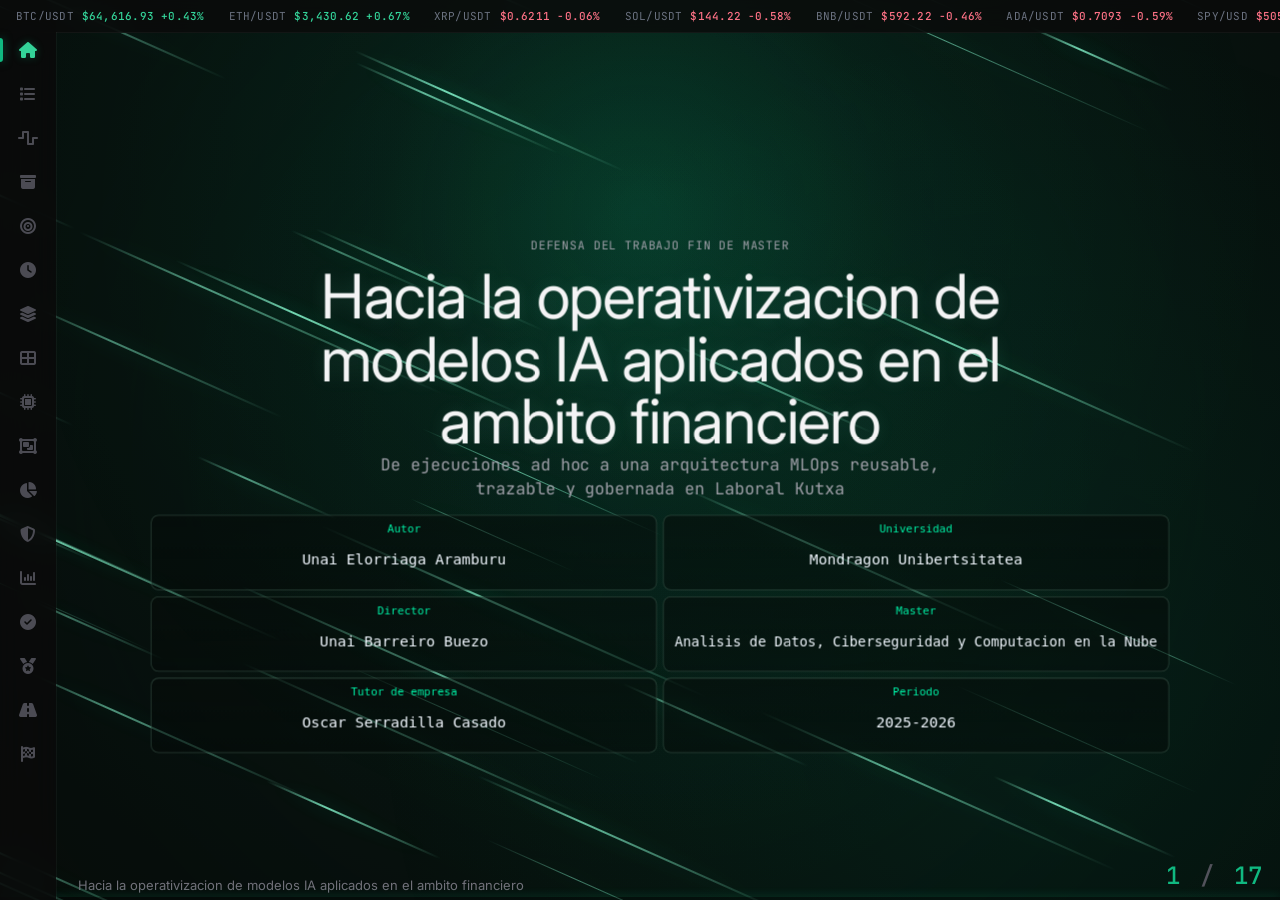
==== presentation/index.html @ cacfb51c "version completa" ====
<!doctype html>
<html lang="es">
  <head>
    <meta charset="utf-8" />
    <meta name="viewport" content="width=device-width, initial-scale=1.0" />
    <title>TFM | Operativizacion IA en Finanzas</title>

    <link rel="stylesheet" href="./vendor/reveal/dist/reset.css" />
    <link rel="stylesheet" href="./vendor/reveal/dist/reveal.css" />
    <link rel="stylesheet" href="https://cdnjs.cloudflare.com/ajax/libs/font-awesome/6.5.2/css/all.min.css" />
    <link rel="stylesheet" href="./css/theme.css" />
    <link rel="stylesheet" href="./css/overrides.css" />
  </head>
  <body>
    <div class="reveal">
      <div class="reveal-bg"></div>
      <div class="terminal-chrome" aria-hidden="true">
        <div class="terminal-brand">
          <span class="brand-dot"></span>
          <span>Hacia la operativizacion de modelos IA aplicados en el ambito financiero</span>
        </div>
      </div>
      <aside class="index-rail" aria-label="Indice de la presentacion">
        <div class="rail-shell">
          <button type="button" class="rail-item is-active" data-slide="0" data-nav="0" aria-label="Portada">
            <span class="rail-icon"><i class="fa-solid fa-house"></i></span>
            <span class="rail-title">Portada</span>
          </button>
          <button type="button" class="rail-item" data-slide="1" data-nav="1" aria-label="Indice">
            <span class="rail-icon"><i class="fa-solid fa-list"></i></span>
            <span class="rail-title">Indice</span>
          </button>
          <button type="button" class="rail-item" data-slide="2" data-nav="2" aria-label="Contexto">
            <span class="rail-icon"><i class="fa-solid fa-wave-square"></i></span>
            <span class="rail-title">Contexto</span>
          </button>
          <button type="button" class="rail-item" data-slide="3" data-nav="3" aria-label="Antecedentes">
            <span class="rail-icon"><i class="fa-solid fa-box-archive"></i></span>
            <span class="rail-title">Antecedentes</span>
          </button>
          <button type="button" class="rail-item" data-slide="4" data-nav="4" aria-label="Objetivos">
            <span class="rail-icon"><i class="fa-solid fa-bullseye"></i></span>
            <span class="rail-title">Objetivos</span>
          </button>
          <button type="button" class="rail-item" data-slide="5" data-nav="5" aria-label="Planificacion">
            <span class="rail-icon"><i class="fa-solid fa-clock"></i></span>
            <span class="rail-title">Planificacion</span>
          </button>
          <button type="button" class="rail-item" data-slide="6" data-nav="6" aria-label="Principios MLOps">
            <span class="rail-icon"><i class="fa-solid fa-layer-group"></i></span>
            <span class="rail-title">Principios</span>
          </button>
          <button type="button" class="rail-item" data-slide="7" data-nav="7" aria-label="Chronos">
            <span class="rail-icon"><i class="fa-solid fa-table-cells-large"></i></span>
            <span class="rail-title">Chronos</span>
          </button>
          <button type="button" class="rail-item" data-slide="8" data-nav="8" aria-label="Template">
            <span class="rail-icon"><i class="fa-solid fa-microchip"></i></span>
            <span class="rail-title">Template</span>
          </button>
          <button type="button" class="rail-item" data-slide="9" data-nav="9" aria-label="Asset Allocation">
            <span class="rail-icon"><i class="fa-solid fa-object-group"></i></span>
            <span class="rail-title">Asset</span>
          </button>
          <button type="button" class="rail-item" data-slide="10" data-nav="10" aria-label="Gobernanza">
            <span class="rail-icon"><i class="fa-solid fa-chart-pie"></i></span>
            <span class="rail-title">Gobernanza</span>
          </button>
          <button type="button" class="rail-item" data-slide="11" data-nav="11" aria-label="Resultados">
            <span class="rail-icon"><i class="fa-solid fa-shield-halved"></i></span>
            <span class="rail-title">Resultados</span>
          </button>
          <button type="button" class="rail-item" data-slide="12" data-nav="12" aria-label="Marco legislativo">
            <span class="rail-icon"><i class="fa-solid fa-chart-column"></i></span>
            <span class="rail-title">Marco</span>
          </button>
          <button type="button" class="rail-item" data-slide="13" data-nav="13" aria-label="Memoria y viabilidad">
            <span class="rail-icon"><i class="fa-solid fa-circle-check"></i></span>
            <span class="rail-title">Memoria</span>
          </button>
          <button type="button" class="rail-item" data-slide="14" data-nav="14" aria-label="Conclusiones">
            <span class="rail-icon"><i class="fa-solid fa-medal"></i></span>
            <span class="rail-title">Conclusiones</span>
          </button>
          <button type="button" class="rail-item" data-slide="15" data-nav="15" aria-label="Lineas futuras">
            <span class="rail-icon"><i class="fa-solid fa-road"></i></span>
            <span class="rail-title">Futuro</span>
          </button>
          <button type="button" class="rail-item" data-slide="16" data-nav="16" aria-label="Cierre">
            <span class="rail-icon"><i class="fa-solid fa-flag-checkered"></i></span>
            <span class="rail-title">Cierre</span>
          </button>
        </div>
      </aside>
      <div class="market-bg" aria-hidden="true">
        <div class="market-grid"></div>
        <div class="market-radial"></div>
        <div class="market-glow"></div>
        <div class="market-chart-track">
          <div class="market-left-mask"></div>
          <div id="bg-chart-container" class="market-chart-container"></div>
          <div id="bg-price-line" class="market-price-line">
            <div id="bg-price-dot" class="market-price-dot"></div>
          </div>
        </div>
      </div>
      <div id="global-meteor-layer" aria-hidden="true"></div>
      <div id="hover-zoom-preview" aria-hidden="true">
        <img src="" alt="" />
      </div>
      <div class="market-terminal" aria-hidden="true">
        <div class="terminal-head">
          <span class="dot red"></span>
          <span class="dot amber"></span>
          <span class="dot green"></span>
          <span class="file-label">monitor.py</span>
        </div>
        <div class="terminal-metrics">
          <div>
            <small>latency</small>
            <strong>0.4 ms</strong>
          </div>
          <div>
            <small>fill rate</small>
            <strong>99.9%</strong>
          </div>
        </div>
        <pre><code>def orchestrate_model(run):
  model = registry.get("champion")
  if model.risk_score &lt; 0.12:
    deploy(route="prod")
  register_audit(run, model)</code></pre>
      </div>
      <div class="ticker-strip" aria-hidden="true">
        <div class="ticker-marquee">
          <div id="ticker-track" class="ticker-track"></div>
        </div>
      </div>

      <div class="slides">
        <section class="premium-meteor-slide" data-transition="convex">
          <div class="meteor-canvas" aria-hidden="true"></div>
          <div class="slide-pad hero">
            <p class="eyebrow">Defensa del Trabajo Fin de Master</p>
            <h1>Hacia la operativizacion de modelos IA aplicados en el ambito financiero</h1>
            <p class="subtitle">De ejecuciones ad hoc a una arquitectura MLOps reusable, trazable y gobernada en Laboral Kutxa</p>
            <div class="meta-grid">
              <div><span>Autor</span><strong>Unai Elorriaga Aramburu</strong></div>
              <div><span>Universidad</span><strong>Mondragon Unibertsitatea</strong></div>
              <div><span>Director</span><strong>Unai Barreiro Buezo</strong></div>
              <div><span>Master</span><strong>Analisis de Datos, Ciberseguridad y Computacion en la Nube</strong></div>
              <div><span>Tutor de empresa</span><strong>Oscar Serradilla Casado</strong></div>
              <div><span>Periodo</span><strong>2025-2026</strong></div>
            </div>
          </div>
        </section>

        <section>
          <div class="slide-pad">
            <div class="grid-2 index-layout">
              <div class="index-column">
                <h2>Indice de la defensa</h2>
                <ol class="clean-list dense">
                  <li class="fragment" data-fragment-index="0">Contexto, problematica y motivacion</li>
                  <li class="fragment" data-fragment-index="1">Antecedentes</li>
                  <li class="fragment" data-fragment-index="2">Objetivos y competencias</li>
                  <li class="fragment" data-fragment-index="3">Planificacion</li>
                  <li class="fragment" data-fragment-index="4">Principios MLOps</li>
                  <li class="fragment" data-fragment-index="5">Caso principal: Chronos Engine</li>
                  <li class="fragment" data-fragment-index="6">TYM.MLOpsTemplate</li>
                  <li class="fragment" data-fragment-index="7">Transferabilidad: Asset Allocation</li>
                  <li class="fragment" data-fragment-index="8">Gobernanza y trazabilidad en Teradata</li>
                  <li class="fragment" data-fragment-index="9">Resultados obtenidos</li>
                  <li class="fragment" data-fragment-index="10">Marco legislativo</li>
                  <li class="fragment" data-fragment-index="11">Memoria economica y viabilidad</li>
                  <li class="fragment" data-fragment-index="12">Conclusiones y lineas futuras</li>
                </ol>
              </div>
              <div class="chart-panel finance-grid">
                <svg class="candles" viewBox="0 0 480 280" role="img" aria-label="Roadmap de avance">
                  <polyline points="20,200 170,110 300,165 460,78" class="trend-line index-zigzag" />
                  <g class="fragment" data-fragment-index="0"><line x1="28" y1="213" x2="28" y2="178" class="wick" /><rect x="20" y="186" width="16" height="21" class="candle up" /></g>
                  <g class="fragment" data-fragment-index="1"><line x1="60" y1="194" x2="60" y2="160" class="wick" /><rect x="52" y="168" width="16" height="20" class="candle up" /></g>
                  <g class="fragment" data-fragment-index="2"><line x1="92" y1="175" x2="92" y2="141" class="wick" /><rect x="84" y="148" width="16" height="19" class="candle down" /></g>
                  <g class="fragment" data-fragment-index="3"><line x1="124" y1="156" x2="124" y2="123" class="wick" /><rect x="116" y="131" width="16" height="19" class="candle up" /></g>
                  <g class="fragment" data-fragment-index="4"><line x1="156" y1="137" x2="156" y2="104" class="wick" /><rect x="148" y="112" width="16" height="19" class="candle up" /></g>
                  <g class="fragment" data-fragment-index="5"><line x1="188" y1="137" x2="188" y2="102" class="wick" /><rect x="180" y="110" width="16" height="20" class="candle down" /></g>
                  <g class="fragment" data-fragment-index="6"><line x1="220" y1="150" x2="220" y2="116" class="wick" /><rect x="212" y="123" width="16" height="20" class="candle up" /></g>
                  <g class="fragment" data-fragment-index="7"><line x1="252" y1="164" x2="252" y2="130" class="wick" /><rect x="244" y="137" width="16" height="20" class="candle down" /></g>
                  <g class="fragment" data-fragment-index="8"><line x1="284" y1="178" x2="284" y2="143" class="wick" /><rect x="276" y="151" width="16" height="20" class="candle up" /></g>
                  <g class="fragment" data-fragment-index="9"><line x1="316" y1="174" x2="316" y2="139" class="wick" /><rect x="308" y="146" width="16" height="20" class="candle up" /></g>
                  <g class="fragment" data-fragment-index="10"><line x1="348" y1="156" x2="348" y2="122" class="wick" /><rect x="340" y="129" width="16" height="19" class="candle down" /></g>
                  <g class="fragment" data-fragment-index="11"><line x1="380" y1="139" x2="380" y2="104" class="wick" /><rect x="372" y="112" width="16" height="20" class="candle up" /></g>
                  <g class="fragment" data-fragment-index="12"><line x1="412" y1="121" x2="412" y2="87" class="wick" /><rect x="404" y="95" width="16" height="19" class="candle up" /></g>
                  <g class="fragment" data-fragment-index="13"><line x1="444" y1="104" x2="444" y2="70" class="wick" /><rect x="436" y="78" width="16" height="19" class="candle up" /></g>
                </svg>
                <p class="chart-caption">El proyecto evoluciona desde una necesidad puntual hacia una forma estructurada de productivizar modelos.</p>
              </div>
            </div>
          </div>
        </section>

        <section>
          <div class="slide-pad context-premium-slide">
            <div class="context-premium-head">
              <span data-slide-counter>--.</span>
              <h2>Contexto, problematica y motivacion</h2>
            </div>
            <div class="context-premium-grid">
              <article class="context-premium-card tone-green" data-context-card="0">
                <div class="context-icon"><i class="fa-solid fa-arrow-trend-up"></i></div>
                <h3>Crecimiento IA/ML</h3>
                <p>Las entidades financieras demandan cada vez mas modelos en producción</p>
              </article>
              <article class="context-premium-card tone-red" data-context-card="1">
                <div class="context-icon"><i class="fa-solid fa-wave-square"></i></div>
                <h3>Brecha Productiva</h3>
                <p>Estudios apuntan a que alrededor del <strong>80% de proyectos ML</strong> no llegan a producción</p>
              </article>
              <article class="context-premium-card tone-blue" data-context-card="2">
                <div class="context-icon"><i class="fa-solid fa-code-branch"></i></div>
                <h3>Necesidad Operativa</h3>
                <p>Se busca automatizar el ciclo de vida de los modelos</p>
              </article>
            </div>
            <div class="context-ods-wrap" data-context-card="3">
              <div class="context-ods-title">
                <span class="context-icon context-ods-head-icon"><i class="fa-solid fa-bullseye"></i></span>
                <h3>ODS Alineados</h3>
              </div>
              <table class="context-ods-table" aria-label="ODS alineados y justificacion en el proyecto">
                <tbody>
                  <tr>
                    <th scope="row">ODS 9</th>
                    <td><strong>Industria, innovacion e infraestructura:</strong> industrializacion reusable de modelos con contratos, componentes y pipelines estructurados.</td>
                  </tr>
                  <tr>
                    <th scope="row">ODS 8</th>
                    <td><strong>Trabajo decente y crecimiento economico:</strong> reduccion de retrabajo tecnico y de tareas manuales repetitivas mediante automatizacion MLOps.</td>
                  </tr>
                  <tr>
                    <th scope="row">ODS 16</th>
                    <td><strong>Paz, justicia e instituciones solidas:</strong> trazabilidad auditable de ejecuciones, versiones y decisiones para reforzar transparencia operativa.</td>
                  </tr>
                </tbody>
              </table>
            </div>
            <span class="fragment context-step-trigger" data-fragment-index="0" data-context-step="0" aria-hidden="true"></span>
            <span class="fragment context-step-trigger" data-fragment-index="1" data-context-step="1" aria-hidden="true"></span>
            <span class="fragment context-step-trigger" data-fragment-index="2" data-context-step="2" aria-hidden="true"></span>
            <span class="fragment context-step-trigger" data-fragment-index="3" data-context-step="3" aria-hidden="true"></span>
          </div>
        </section>

        <section>
          <div class="slide-pad">
            <h2>2. Antecedentes</h2>
            <div class="grid-2 antecedentes-layout">
              <div class="antecedentes-free">
                <div class="ante-points">
                  <div class="ante-point"><span class="context-icon"><i class="fa-solid fa-building-columns"></i></span><p>Plataforma MLOps corporativa sobre Azure.</p></div>
                  <div class="ante-point"><span class="context-icon"><i class="fa-solid fa-code-branch"></i></span><p>Separacion por entornos DEV, PRE y PRO.</p></div>
                  <div class="ante-point"><span class="context-icon"><i class="fa-solid fa-database"></i></span><p>Datastore y Azure BBDD.</p></div>
                  <div class="ante-point"><span class="context-icon"><i class="fa-solid fa-cubes"></i></span><p>Varios modelos previamente productivizados.</p></div>
                </div>
              </div>
              <article class="image-box antecedentes-image-frame"><img src="./assets/images/plataforma_mlops.png" alt="Plataforma MLOps corporativa" /></article>
            </div>
          </div>
        </section>

        <section>
          <div class="slide-pad">
            <h2>3. Objetivos y competencias</h2>
            <div class="swap-stack objectives-swap">
              <div class="swap-panel objectives-panel objectives-premium-panel">
                <div class="objectives-intro focus-target" data-objective-focus="0">
                  <span class="context-icon"><i class="fa-solid fa-bullseye"></i></span>
                  <p><strong>Objetivo general</strong> disenar, implementar y validar una solucion MLOps sobre Azure ML para modularizar, parametrizar y operativizar modelos financieros, mejorando trazabilidad, reproducibilidad y mantenibilidad del ciclo de vida.</p>
                </div>
                <div class="objectives-grid">
                  <article class="objective-tile focus-target" data-objective-focus="1">
                    <div class="objective-head"><span class="context-icon"><i class="fa-solid fa-diagram-project"></i></span><span>OE1</span></div>
                    <h3>Chronos end-to-end</h3>
                    <p>Industrializar flujo completo con evidencia reproducible de train, infer y reporting.</p>
                  </article>
                  <article class="objective-tile focus-target" data-objective-focus="2">
                    <div class="objective-head"><span class="context-icon"><i class="fa-solid fa-cubes"></i></span><span>OE2</span></div>
                    <h3>Extraer plantilla reusable</h3>
                    <p>Formalizar contratos y componentes para reducir arranque tecnico en nuevos casos.</p>
                  </article>
                  <article class="objective-tile focus-target" data-objective-focus="3">
                    <div class="objective-head"><span class="context-icon"><i class="fa-solid fa-shuffle"></i></span><span>OE3</span></div>
                    <h3>Validar en Asset</h3>
                    <p>Demostrar transferibilidad real sobre un segundo modelo financiero productivizado.</p>
                  </article>
                  <article class="objective-tile focus-target" data-objective-focus="4">
                    <div class="objective-head"><span class="context-icon"><i class="fa-solid fa-gauge-high"></i></span><span>OE4</span></div>
                    <h3>Documentación técnica y operativa</h3>
                    <p>Definir una documentación técnica y una guia paso a paso para utilizar las plantillas</p>
                  </article>
                  <article class="objective-tile focus-target" data-objective-focus="5">
                    <div class="objective-head"><span class="context-icon"><i class="fa-solid fa-cloud-arrow-up"></i></span><span>OE5</span></div>
                    <h3>Migrar a AML SDK v2</h3>
                    <p>Alinear implementacion con estandar vigente de Azure ML y mantenimiento futuro.</p>
                  </article>
                  <article class="objective-tile focus-target" data-objective-focus="6">
                    <div class="objective-head"><span class="context-icon"><i class="fa-solid fa-shield-halved"></i></span><span>OE6</span></div>
                    <h3>Gobernanza en Teradata</h3>
                    <p>Garantizar trazabilidad auditable desde la promocion hasta el registro de inferencias.</p>
                  </article>
                </div>
              </div>
              <div class="swap-panel competencies-panel objectives-premium-panel">
                <div class="competencies-intro">
                  <span class="context-icon"><i class="fa-solid fa-graduation-cap"></i></span>
                  <h3>Competencias seleccionadas</h3>
                </div>
                <table class="competencies-table" aria-label="Competencias seleccionadas y evidencia del TFM">
                  <tbody>
                    <tr class="focus-target" data-competency-focus="0">
                      <th scope="row">M2N104</th>
                      <td>Diseno de flujos de datos reproducibles y analisis avanzado adaptado al dominio financiero.</td>
                    </tr>
                    <tr class="focus-target" data-competency-focus="1">
                      <th scope="row">M2N110</th>
                      <td>Arquitectura escalable, flexible y resistente para productivizacion en entornos regulados.</td>
                    </tr>
                    <tr class="focus-target" data-competency-focus="2">
                      <th scope="row">M2N111</th>
                      <td>Automatizacion de pruebas, cambios y despliegues mediante CI/CD y pipelines AML.</td>
                    </tr>
                    <tr class="focus-target" data-competency-focus="3">
                      <th scope="row">CTFM01</th>
                      <td>Documentacion, redaccion tecnica y defensa clara del trabajo ante tribunal.</td>
                    </tr>
                    <tr class="focus-target" data-competency-focus="4">
                      <th scope="row">CTFM02</th>
                      <td>Integracion en entorno profesional, autonomia y coordinacion con negocio y plataforma.</td>
                    </tr>
                    <tr class="focus-target" data-competency-focus="5">
                      <th scope="row">CTFM03</th>
                      <td>Reflexion sobre implicaciones sociales, operativas, regulatorias y economicas.</td>
                    </tr>
                  </tbody>
                </table>
              </div>
              <span class="fragment objective-step-trigger" data-fragment-index="0" data-objective-step="0" aria-hidden="true"></span>
              <span class="fragment objective-step-trigger" data-fragment-index="1" data-objective-step="1" aria-hidden="true"></span>
              <span class="fragment objective-step-trigger" data-fragment-index="2" data-objective-step="2" aria-hidden="true"></span>
              <span class="fragment objective-step-trigger" data-fragment-index="3" data-objective-step="3" aria-hidden="true"></span>
              <span class="fragment objective-step-trigger" data-fragment-index="4" data-objective-step="4" aria-hidden="true"></span>
              <span class="fragment objective-step-trigger" data-fragment-index="5" data-objective-step="5" aria-hidden="true"></span>
              <span class="fragment objective-step-trigger" data-fragment-index="6" data-objective-step="6" aria-hidden="true"></span>
              <span class="fragment swap-trigger" data-fragment-index="7" data-swap-target="objectives" aria-hidden="true"></span>
              <span class="fragment competency-step-trigger" data-fragment-index="8" data-competency-step="0" aria-hidden="true"></span>
              <span class="fragment competency-step-trigger" data-fragment-index="9" data-competency-step="1" aria-hidden="true"></span>
              <span class="fragment competency-step-trigger" data-fragment-index="10" data-competency-step="2" aria-hidden="true"></span>
              <span class="fragment competency-step-trigger" data-fragment-index="11" data-competency-step="3" aria-hidden="true"></span>
              <span class="fragment competency-step-trigger" data-fragment-index="12" data-competency-step="4" aria-hidden="true"></span>
              <span class="fragment competency-step-trigger" data-fragment-index="13" data-competency-step="5" aria-hidden="true"></span>
            </div>
          </div>
        </section>

        <section>
          <div class="slide-pad planning-premium-slide">
            <h2>4. Planificacion</h2>
            <div class="timeline phases planning-premium-grid">
              <div class="step planning-step focus-target" data-plan-focus="0">
                <div class="planning-head"><span class="context-icon"><i class="fa-solid fa-diagram-project"></i></span><strong>Fase 1</strong></div>
                <span>Chronos Engine</span>
              </div>
              <div class="step planning-step focus-target" data-plan-focus="1">
                <div class="planning-head"><span class="context-icon"><i class="fa-solid fa-cubes"></i></span><strong>Fase 2</strong></div>
                <span>Estándar de productivización</span>
              </div>
              <div class="step planning-step focus-target" data-plan-focus="2">
                <div class="planning-head"><span class="context-icon"><i class="fa-solid fa-shuffle"></i></span><strong>Fase 3</strong></div>
                <span>Validación con Asset Allocation</span>
              </div>
            </div>
            <div class="image-wide planning-image-frame focus-target" data-plan-focus="3"><img src="./assets/images/planificacion.png" alt="Cronograma del proyecto" /></div>
            <span class="fragment plan-step-trigger" data-fragment-index="0" data-plan-step="0" aria-hidden="true"></span>
            <span class="fragment plan-step-trigger" data-fragment-index="1" data-plan-step="1" aria-hidden="true"></span>
            <span class="fragment plan-step-trigger" data-fragment-index="2" data-plan-step="2" aria-hidden="true"></span>
            <span class="fragment plan-step-trigger" data-fragment-index="3" data-plan-step="3" aria-hidden="true"></span>
          </div>
        </section>

        <section>
          <div class="slide-pad mlops-sequence-slide">
            <h2>5. Principios MLOps</h2>
            <div class="mlops-sequence">
              <article class="mlops-stage mlops-stage-stack" data-mlops-focus="0">
                <div class="mlops-stage-head"><span class="context-icon"><i class="fa-solid fa-layer-group"></i></span><h3>Stack de herramientas</h3></div>
                <div class="mlops-tools-grid">
                  <div class="mlops-tool"><span class="context-icon"><i class="fa-solid fa-code-branch"></i></span><strong>Azure Repos</strong></div>
                  <div class="mlops-tool"><span class="context-icon"><i class="fa-solid fa-gears"></i></span><strong>Azure DevOps</strong></div>
                  <div class="mlops-tool"><span class="context-icon"><i class="fa-solid fa-brain"></i></span><strong>AzureML</strong></div>
                  <div class="mlops-tool"><span class="context-icon"><i class="fa-solid fa-database"></i></span><strong>Teradata</strong></div>
                  <div class="mlops-tool"><span class="context-icon"><i class="fa-solid fa-flask"></i></span><strong>MLFlow</strong></div>
                </div>
              </article>

              <article class="mlops-stage mlops-stage-flow" data-mlops-focus="1">
                <div class="mlops-stage-head"><span class="context-icon"><i class="fa-solid fa-diagram-project"></i></span><h3>Flujo MLOps</h3></div>
                <div class="mlops-flow-shell">
                  <p class="mlops-caption">Orquestacion extremo a extremo desde versionado de codigo hasta trazabilidad operativa en datos corporativos.</p>
                  <div class="diagram-flow layered mlops-flow">
                    <div class="node">Azure Repos</div><div class="arrow">-&gt;</div>
                    <div class="node">Azure DevOps</div><div class="arrow">-&gt;</div>
                    <div class="node">AzureML</div><div class="arrow">-&gt;</div>
                    <div class="node">MLFlow</div><div class="arrow">-&gt;</div>
                    <div class="node">Teradata</div><div class="arrow">-&gt;</div>
                    <div class="node">Reporting</div>
                  </div>
                </div>
              </article>

              <article class="mlops-stage mlops-stage-practices" data-mlops-focus="2">
                <div class="mlops-stage-head"><span class="context-icon"><i class="fa-solid fa-shield-halved"></i></span><h3>Buenas practicas</h3></div>
                <div class="mlops-practices-grid">
                  <article class="mlops-practice"><h4>Separación de lógica de negocio y plataforma</h4><p>Separar el código del modelo de los componentes que orquestan su ejecución para reducir acoplamiento, facilitar pruebas y reutilizar infraestructura.</p></article>
                  <article class="mlops-practice"><h4>Modularización y parametrización del código</h4><p>Dividir el pipeline en componentes con responsabilidad única y mover la configuración fuera del código para mejorar mantenibilidad y trazabilidad.</p></article>
                  <article class="mlops-practice"><h4>Contratos explícitos y trazabilidad entre componentes</h4><p>Definir entradas, salidas y metadatos de cada componente, asociando versiones a cada ejecución para garantizar reproducibilidad y auditoría.</p></article>
                  <article class="mlops-practice"><h4>Logging y evidencias de ejecución</h4><p>Registrar métricas, artefactos y configuraciones de cada ejecución para poder explicar desviaciones y reconstruir resultados.</p></article>
                </div>
              </article>

              <span class="fragment mlops-step-trigger" data-fragment-index="0" data-mlops-step="1" aria-hidden="true"></span>
              <span class="fragment mlops-step-trigger" data-fragment-index="1" data-mlops-step="2" aria-hidden="true"></span>
            </div>
          </div>
        </section>

        <section>
          <div class="slide-pad story-sequence-slide chronos-sequence-slide chronos-premium-slide">
            <h2>7. Caso principal: operativizacion de Chronos Engine</h2>
            <div class="story-sequence chronos-sequence-shell">
              <article class="story-stage chronos-stage chronos-stage-objective" data-story-focus="0">
                <div class="chronos-stage-headline"><span class="context-icon"><i class="fa-solid fa-bullseye"></i></span><h3>Objetivo del modelo y cobertura</h3></div>
                <div class="chronos-objective-grid">
                  <article class="chronos-definition-card">
                    <p class="chronos-eyebrow">DEFINICION OPERATIVA</p>
                    <h4>Chronos Engine</h4>
                    <p class="chronos-definition-copy">Chronos Engine es un modelo que analiza índices de Renta Fija Privada (RFP) y evalúa si están caros o baratos comparando los niveles observados con las predicciones del modelo</p>
                    <div class="chronos-micro-kpi"><span><strong>12</strong> sectores</span><span><strong>4</strong> familias</span></div>
                  </article>

                  <div class="chronos-family-matrix" aria-label="Familias y subtipos de Chronos Engine">
                    <article class="chronos-family-card">
                      <h4>Fair Value diario</h4>
                      <p class="chronos-family-sub">Subtipos asociados</p>
                      <ul class="chronos-chip-list">
                        <li class="chronos-chip">RANSAC</li>
                        <li class="chronos-chip">DecisionTree</li>
                        <li class="chronos-chip">RandomForest</li>
                        <li class="chronos-chip">GPR</li>
                      </ul>
                    </article>

                    <article class="chronos-family-card is-single">
                      <h4>MIDAS mensual</h4>
                      <p class="chronos-family-sub">Subtipos asociados</p>
                      <ul class="chronos-chip-list">
                        <li class="chronos-chip">MIDAS</li>
                      </ul>
                    </article>

                    <article class="chronos-family-card is-single">
                      <h4>MIDAS trimestral</h4>
                      <p class="chronos-family-sub">Subtipos asociados</p>
                      <ul class="chronos-chip-list">
                        <li class="chronos-chip">MIDAS</li>
                      </ul>
                    </article>

                    <article class="chronos-family-card">
                      <h4>Fair Value Midterm</h4>
                      <p class="chronos-family-sub">Subtipos asociados</p>
                      <ul class="chronos-chip-list">
                        <li class="chronos-chip">LogisticRegression</li>
                        <li class="chronos-chip">RandomForest</li>
                        <li class="chronos-chip">GPR</li>
                        <li class="chronos-chip">AdaBoost</li>
                        <li class="chronos-chip">XGBoost</li>
                      </ul>
                    </article>
                  </div>
                </div>
              </article>

              <article class="story-stage chronos-stage" data-story-focus="1">
                <div class="chronos-stage-headline"><span class="context-icon"><i class="fa-solid fa-diagram-project"></i></span><h3>Pipeline Training por sector</h3></div>
                <div class="chronos-stage-layout">
                  <article class="chronos-stage-context">
                    <p>Entrenamiento desacoplado por sector con registro trazable de metricas, hiperparametros y artefactos.</p>
                    <ul class="chronos-stage-list">
                      <li>Carga de datos y preprocesado</li>
                      <li>Entrenamiento por ventana/sector</li>
                      <li>Registro en MLflow, Teradata y Selfpromotion</li>
                    </ul>
                    <div class="chronos-inline-metrics"><span><strong data-counter="44">44</strong> pipelines YAML</span><span><strong data-counter="25">25</strong> componentes</span></div>
                  </article>
                  <div class="image-wide chronos-stage-visual"><img src="./assets/images/train_chronosengine.PNG" alt="Pipeline de entrenamiento Chronos Engine" /></div>
                </div>
              </article>

              <article class="story-stage chronos-stage" data-story-focus="2">
                <div class="chronos-stage-headline"><span class="context-icon"><i class="fa-solid fa-gears"></i></span><h3>Pipeline Inferencia + Backtest + Report por sector</h3></div>
                <div class="chronos-stage-layout">
                  <article class="chronos-stage-context">
                    <p>La inferencia diaria y la reconstruccion historica de backtest forman parte del lifecycle gobernado.</p>
                    <ul class="chronos-stage-list">
                      <li>Carga de datos y preprocesado</li>
                      <li>Inferencia y registro de salida</li>
                      <li>Backtesting y generacion de reporte</li>
                    </ul>
                  </article>
                  <div class="image-wide chronos-stage-visual"><img src="./assets/images/infer_chronosengine.PNG" alt="Pipeline de inferencia y backtest de Chronos" /></div>
                </div>
              </article>

              <article class="story-stage chronos-stage" data-story-focus="3">
                <div class="chronos-stage-headline"><span class="context-icon"><i class="fa-solid fa-file-lines"></i></span><h3>Evidencia de reporte por sector</h3></div>
                <div class="chronos-stage-layout">
                  <article class="chronos-stage-context">
                    <p>Salida operativa por sector para consumo recurrente en Tesoreria y Mercados.</p>
                    <ul class="chronos-stage-list">
                      <li>Vista interpretable por negocio</li>
                      <li>Trazabilidad de version y fecha</li>
                      <li>Comparabilidad entre sectores</li>
                    </ul>
                  </article>
                  <div class="chronos-report-grid">
                    <div class="image-box"><img src="./assets/images/report_chronos_1.PNG" alt="Reporte por sector Chronos 1" /></div>
                    <div class="image-box"><img src="./assets/images/report_chronos_2.PNG" alt="Reporte por sector Chronos 2" /></div>
                    <div class="image-box"><img src="./assets/images/report_chronos_3.PNG" alt="Reporte por sector Chronos 3" /></div>
                  </div>
                </div>
              </article>

              <article class="story-stage chronos-stage" data-story-focus="4">
                <div class="chronos-stage-headline"><span class="context-icon"><i class="fa-solid fa-table-cells-large"></i></span><h3>Pipeline SumUp global (12 sectores)</h3></div>
                <div class="chronos-stage-layout">
                  <article class="chronos-stage-context">
                    <p>Consolidacion de inferencias desde Teradata para construir una vista global util y comparable.</p>
                    <ul class="chronos-stage-list">
                      <li>Carga de inferencias multi-sector</li>
                      <li>Agregacion y calculos globales</li>
                      <li>Preparacion de salida de negocio</li>
                    </ul>
                  </article>
                  <div class="image-wide chronos-stage-visual"><img src="./assets/images/sumup_chronosengine.PNG" alt="Pipeline SumUp global de Chronos" /></div>
                </div>
              </article>

              <article class="story-stage chronos-stage" data-story-focus="5">
                <div class="chronos-stage-headline"><span class="context-icon"><i class="fa-solid fa-chart-column"></i></span><h3>Reporte SumUp consolidado</h3></div>
                <div class="chronos-stage-layout">
                  <article class="chronos-stage-context">
                    <p>Entrega final consolidada para decision y reporting, incluyendo lectura de top movers en una unica salida operativa.</p>
                    <ul class="chronos-stage-list">
                      <li>Vision unificada de los 12 sectores</li>
                      <li>Consumo ejecutivo para negocio</li>
                      <li>Evidencia reconstruible extremo a extremo</li>
                    </ul>
                  </article>
                  <div class="image-wide chronos-stage-visual"><img src="./assets/images/report_chronos_4.PNG" alt="Reporte SumUp consolidado de Chronos" /></div>
                </div>
              </article>

              <span class="fragment story-step-trigger" data-fragment-index="0" data-story-step="1" aria-hidden="true"></span>
              <span class="fragment story-step-trigger" data-fragment-index="1" data-story-step="2" aria-hidden="true"></span>
              <span class="fragment story-step-trigger" data-fragment-index="2" data-story-step="3" aria-hidden="true"></span>
              <span class="fragment story-step-trigger" data-fragment-index="3" data-story-step="4" aria-hidden="true"></span>
              <span class="fragment story-step-trigger" data-fragment-index="4" data-story-step="5" aria-hidden="true"></span>
            </div>
          </div>
        </section>

        <section>
          <div class="slide-pad story-sequence-slide template-sequence-slide">
            <h2>8. Estandarizacion del despliegue con TYM.MLOpsTemplate</h2>
            <div class="story-sequence">
              <article class="story-stage" data-story-focus="0">
                <div class="story-stage-head"><span class="context-icon"><i class="fa-solid fa-layer-group"></i></span><h3>Por que usar plantillas</h3></div>
                <p class="mlops-caption">La mayoria del codigo de plataforma es reusable. Estandarizar evita arrancar desde cero en cada modelo nuevo.</p>
                <div class="kpi-row executive">
                  <div class="kpi-card highlight"><span>Reutilizable</span><strong>Base comun</strong></div>
                  <div class="kpi-card highlight"><span>Tiempo de arranque</span><strong>Mucho menor</strong></div>
                  <div class="kpi-card highlight"><span>Calidad operativa</span><strong>Homogenea</strong></div>
                </div>
              </article>

              <article class="story-stage template-scope-stage" data-story-focus="1">
                <div class="grid-2 story-intro-grid template-scope-grid">
                  <article class="card template-scope-card">
                    <h3 class="template-scope-title"><span class="context-icon icon-tone-green"><i class="fa-solid fa-check"></i></span><span>Si resuelve</span></h3>
                    <div class="template-scope-lines">
                      <p>Estructura base de repositorio y contratos.</p>
                      <p>Despliegue homogeneo por entornos y CI/CD.</p>
                      <p>Registro y gobernanza del lifecycle con MLflow + Teradata.</p>
                    </div>
                  </article>
                  <article class="card warn template-scope-card">
                    <h3 class="template-scope-title"><span class="context-icon icon-tone-red"><i class="fa-solid fa-xmark"></i></span><span>No resuelve</span></h3>
                    <div class="template-scope-lines">
                      <p>La logica de negocio del modelo.</p>
                      <p>Las features, algoritmos y reglas concretas.</p>
                      <p>Los KPIs funcionales del caso de uso.</p>
                    </div>
                  </article>
                </div>
              </article>

              <article class="story-stage" data-story-focus="2">
                <div class="story-stage-head"><span class="context-icon"><i class="fa-solid fa-folder-tree"></i></span><h3>Estructura de las plantillas</h3></div>
                <div class="image-wide template-structure-image"><img src="./assets/images/template_explicacion.PNG" alt="Estructura del repositorio template" /></div>
              </article>

              <article class="story-stage" data-story-focus="3">
                <div class="story-stage-head"><span class="context-icon"><i class="fa-solid fa-star"></i></span><h3>Ventajas que aporta la plantilla</h3></div>
                <div class="kpi-row executive">
                  <div class="kpi-card highlight"><span>Tiempo de arranque</span><strong>Menor</strong></div>
                  <div class="kpi-card highlight"><span>Errores de integracion</span><strong>Reducidos</strong></div>
                  <div class="kpi-card highlight"><span>Gobernanza</span><strong>Homogenea</strong></div>
                </div>
                <div class="grid-3 compact story-bullet-grid">
                  <article class="card"><p>Reutilizacion inmediata de estructura tecnica entre casos.</p></article>
                  <article class="card"><p>CI/CD y contratos consistentes desde el inicio del proyecto.</p></article>
                  <article class="card"><p>Trazabilidad de lifecycle lista para auditoria y mantenimiento.</p></article>
                </div>
              </article>

              <span class="fragment story-step-trigger" data-fragment-index="0" data-story-step="1" aria-hidden="true"></span>
              <span class="fragment story-step-trigger" data-fragment-index="1" data-story-step="2" aria-hidden="true"></span>
              <span class="fragment story-step-trigger" data-fragment-index="2" data-story-step="3" aria-hidden="true"></span>
            </div>
          </div>
        </section>

        <section>
          <div class="slide-pad story-sequence-slide asset-sequence-slide">
            <h2>9. Asset Allocation</h2>
            <div class="story-sequence">
              <article class="story-stage" data-story-focus="0">
                <div class="story-stage-head"><span class="context-icon"><i class="fa-solid fa-object-group"></i></span><h3>Objetivo del modelo</h3></div>
                <div class="grid-2 story-intro-grid">
                  <article class="card"><h3>Que es Asset Allocation</h3><p>Modelo para asignacion de cartera por perfiles de riesgo en un entorno financiero regulado.</p></article>
                  <article class="card accent"><h3>Por que productivizarlo</h3><p>Generar inferencias operativas y validar que el estandar reusable del template se transfiere con bajo esfuerzo.</p></article>
                </div>
              </article>

              <article class="story-stage" data-story-focus="1">
                <div class="story-stage-head"><span class="context-icon"><i class="fa-solid fa-diagram-project"></i></span><h3>Pipeline Training</h3></div>
                <div class="image-wide"><img src="./assets/images/train_assetallocation.PNG" alt="Pipeline de training de Asset Allocation" /></div>
              </article>

              <article class="story-stage" data-story-focus="2">
                <div class="story-stage-head"><span class="context-icon"><i class="fa-solid fa-gears"></i></span><h3>Pipeline Inferencia</h3></div>
                <div class="image-wide"><img src="./assets/images/infer_assetallocation.PNG" alt="Pipeline de inferencia de Asset Allocation" /></div>
              </article>

              <article class="story-stage" data-story-focus="3">
                <div class="story-stage-head"><span class="context-icon"><i class="fa-solid fa-file-lines"></i></span><h3>Reporte de salida</h3></div>
                <div class="image-wide"><img src="./assets/images/report_html_assetallocation.PNG" alt="Reporte final de Asset Allocation" /></div>
              </article>

              <span class="fragment story-step-trigger" data-fragment-index="0" data-story-step="1" aria-hidden="true"></span>
              <span class="fragment story-step-trigger" data-fragment-index="1" data-story-step="2" aria-hidden="true"></span>
              <span class="fragment story-step-trigger" data-fragment-index="2" data-story-step="3" aria-hidden="true"></span>
            </div>
          </div>
        </section>

        <section>
          <div class="slide-pad governance-sequence-slide">
            <h2>10. Gobernanza y trazabilidad en Teradata</h2>
            <div class="governance-terminal-grid">
              <article class="govern-terminal govern-left">
                <div class="govern-terminal-head"><span class="context-icon"><i class="fa-solid fa-terminal"></i></span><h3>Control plane</h3></div>
                <ul class="govern-focus-list">
                  <li class="govern-focus-item" data-govern-focus="0"><span class="context-icon"><i class="fa-solid fa-code-branch"></i></span><span>Wrappers en MLflow y unwrapping para inferencia</span></li>
                  <li class="govern-focus-item" data-govern-focus="1"><span class="context-icon"><i class="fa-solid fa-database"></i></span><span>Carga de datos desde Teradata</span></li>
                  <li class="govern-focus-item" data-govern-focus="2"><span class="context-icon"><i class="fa-solid fa-clipboard-check"></i></span><span>Registro de modelos e inferencias</span></li>
                  <li class="govern-focus-item" data-govern-focus="3"><span class="context-icon"><i class="fa-solid fa-fingerprint"></i></span><span>Solution IDs, Model IDs y versionado</span></li>
                  <li class="govern-focus-item" data-govern-focus="4"><span class="context-icon"><i class="fa-solid fa-trophy"></i></span><span>Selfpromotion para champions</span></li>
                  <li class="govern-focus-item" data-govern-focus="5"><span class="context-icon"><i class="fa-solid fa-toggle-on"></i></span><span>Manual model fallback</span></li>
                </ul>
              </article>

              <article class="govern-terminal govern-right">
                <div class="govern-terminal-head"><span class="context-icon"><i class="fa-solid fa-server"></i></span><h3>Evidencia / detalle</h3></div>

                  <div class="govern-detail-stage" data-govern-panel="0">
                    <p>El codigo de modelo se encapsula en wrappers para registrar metadatos en MLflow y despues se aplica unwrapping controlado en inferencia.</p>
                    <div class="diagram-flow layered">
                      <div class="node">Model core</div><div class="arrow">-&gt;</div>
                      <div class="node">Wrapper MLflow</div><div class="arrow">-&gt;</div>
                      <div class="node">Registry</div><div class="arrow">-&gt;</div>
                      <div class="node">Unwrapping</div><div class="arrow">-&gt;</div>
                      <div class="node">Inferencia</div>
                    </div>
                  </div>

                  <div class="govern-detail-stage" data-govern-panel="1">
                    <p>La fuente corporativa de verdad de datos y estado operativo se consulta desde Teradata para evitar divergencias entre entornos.</p>
                    <div class="image-box"><img src="./assets/images/select_query.PNG" alt="Carga de datos desde Teradata" /></div>
                  </div>

                  <div class="govern-detail-stage" data-govern-panel="2">
                    <p>Se registran modelos, promociones e inferencias para disponer de evidencia auditable de cada ejecucion en produccion.</p>
                    <div class="grid-2 compact">
                      <div class="image-box"><img src="./assets/images/componente_register_model.PNG" alt="Registro de modelos" /></div>
                      <div class="image-box"><img src="./assets/images/componente_register_infer.PNG" alt="Registro de inferencias" /></div>
                    </div>
                  </div>

                  <div class="govern-detail-stage" data-govern-panel="3">
                    <p>La jerarquia <strong>solution_id -&gt; model_id -&gt; version</strong> permite reconstruir de forma determinista que modelo genero cada inferencia.</p>
                    <div class="govern-meta-badges">
                      <span>solution_id: 083849746294739274556</span>
                      <span>model_id: sklearn/decision_tree/asset_allocation</span>
                      <span>version: v1.0.0</span>
                    </div>
                  </div>

                  <div class="govern-detail-stage" data-govern-panel="4">
                    <p>Selfpromotion automatiza la elevacion de campeon entre entornos con criterios trazables y puntos de control definidos.</p>
                    <div class="image-box"><img src="./assets/images/componente_selfpromotion.PNG" alt="Componente selfpromotion" /></div>
                  </div>

                <div class="govern-detail-stage" data-govern-panel="5">
                  <p>Ante incidencias, se habilita fallback manual hacia una version estable para mantener continuidad operativa con control de riesgo.</p>
                  <div class="diagram-flow layered">
                    <div class="node">Champion activo</div><div class="arrow">-&gt;</div>
                    <div class="node">Incidencia</div><div class="arrow">-&gt;</div>
                    <div class="node">Fallback manual</div><div class="arrow">-&gt;</div>
                    <div class="node">Version estable</div>
                  </div>
                </div>
              </article>
            </div>

            <span class="fragment govern-step-trigger" data-fragment-index="0" data-govern-step="1" aria-hidden="true"></span>
            <span class="fragment govern-step-trigger" data-fragment-index="1" data-govern-step="2" aria-hidden="true"></span>
            <span class="fragment govern-step-trigger" data-fragment-index="2" data-govern-step="3" aria-hidden="true"></span>
            <span class="fragment govern-step-trigger" data-fragment-index="3" data-govern-step="4" aria-hidden="true"></span>
            <span class="fragment govern-step-trigger" data-fragment-index="4" data-govern-step="5" aria-hidden="true"></span>
          </div>
        </section>

        <section>
          <div class="slide-pad story-sequence-slide results-sequence-slide">
            <h2>11. Resultados obtenidos</h2>
            <div class="story-sequence results-sequence">
              <article class="story-stage results-stage is-active" data-story-focus="0">
                <div class="story-stage-head"><span class="context-icon"><i class="fa-solid fa-chart-line"></i></span><h3>Resultados tangibles y operativos</h3></div>
                <div class="grid-2 results-single-grid">
                  <article class="card highlight result-card">
                    <div class="result-point"><span class="context-icon icon-tone-green"><i class="fa-solid fa-cubes"></i></span><p>Resultados tangibles: 2 modelos productivizados, Plantillas</p></div>
                  </article>
                  <article class="card result-card">
                    <div class="result-point"><span class="context-icon icon-tone-blue"><i class="fa-solid fa-database"></i></span><p>Trazabilidad y auditoría de ciclo de vida con registro en MLflow y persistencia en Teradata</p></div>
                  </article>
                  <article class="card result-card">
                    <div class="result-point"><span class="context-icon icon-tone-amber"><i class="fa-solid fa-gauge-high"></i></span><p>Reducción de tiempos de arranque por reutilización de plantilla TYM.MLOpsTemplate y CI/CD homogéneo</p></div>
                  </article>
                  <article class="card result-card">
                    <div class="result-point"><span class="context-icon icon-tone-red"><i class="fa-solid fa-shield-halved"></i></span><p>Reducción de errores de integración gracias a contratos de datos y artefactos en YAML</p></div>
                  </article>
                  <article class="card result-card">
                    <div class="result-point"><span class="context-icon icon-tone-cyan"><i class="fa-solid fa-shuffle"></i></span><p>Reutilización demostrada en segundo caso de negocio sin rediseñar la infraestructura base</p></div>
                  </article>
                  <article class="card result-card">
                    <div class="result-point"><span class="context-icon icon-tone-blue"><i class="fa-solid fa-file-lines"></i></span><p>Documentación operativa (README.md, USER-GUIDE.md, AZURE-DOCS.md) como soporte de transferencia y mantenimiento</p></div>
                  </article>
                </div>
              </article>
            </div>
          </div>
        </section>

        <section>
          <div class="slide-pad">
            <h2>12. Marco legislativo</h2>
            <div class="card">
              <table class="clean-table">
                <thead><tr><th>Norma</th><th>Alcance</th><th>Relevancia para el proyecto</th></tr></thead>
                <tbody>
                  <tr><td>RGPD (UE) 2016/679</td><td>Proteccion de datos personales y derechos del interesado.</td><td>Minimizacion, trazabilidad del tratamiento y control de accesos en pipelines.</td></tr>
                  <tr><td>LOPDGDD 3/2018</td><td>Adaptacion nacional en Espana del marco de privacidad.</td><td>Secreto fuera del codigo, gobierno de identidades y minimo privilegio.</td></tr>
                  <tr><td>AI Act / AIA (UE) 2024/1689</td><td>Reglas de gobernanza y supervision para sistemas IA.</td><td>Auditoria de promotion, metadatos de modelo y supervision humana.</td></tr>
                  <tr><td>SR 11-7 (MRM)</td><td>Riesgo de modelo en contexto financiero.</td><td>Separacion de responsabilidades, validacion independiente y fallback.</td></tr>
                  <tr><td>NIST AI RMF 1.0</td><td>Marco de gestion integral de riesgos en IA.</td><td>Controles preventivos/detectivos y mejora continua del ciclo operativo.</td></tr>
                </tbody>
              </table>
            </div>
          </div>
        </section>

        <section class="memoria-slide">
          <div class="slide-pad story-sequence-slide memoria-sequence-slide">
            <h2>13. Memoria economica y viabilidad</h2>
            <div class="story-sequence memoria-sequence">
              <article class="story-stage memoria-stage is-active" data-story-focus="0">
                <div class="kpi-row">
                  <div class="kpi-card"><span>Workspace cloud</span><strong>1.349,92 EUR</strong></div>
                  <div class="kpi-card"><span>Datastore</span><strong>500,00 EUR</strong></div>
                  <div class="kpi-card"><span>Salario (6,5 meses)</span><strong>8.977,80 EUR</strong></div>
                </div>
                <p class="statement">Total directo imputado: <strong>10.827,72 EUR</strong>.</p>
                <div class="grid-2 memoria-images-grid">
                  <div class="image-box"><img src="./assets/images/memoria_economica_resource_group.png" alt="Coste resource group" /></div>
                  <div class="image-box"><img src="./assets/images/memoria_economica_workspace.png" alt="Coste workspace" /></div>
                </div>
              </article>

              <article class="story-stage memoria-stage" data-story-focus="1">
                <div class="story-stage-head"><span class="context-icon"><i class="fa-solid fa-scale-balanced"></i></span><h3>Viabilidad y ROI</h3></div>
                <div class="grid-2 compare">
                  <article class="card ok"><h3>Si existe evidencia</h3><p>Coste directo trazable y valor operativo: menos esfuerzo incremental, mas control y mas reutilizacion.</p></article>
                  <article class="card warn"><h3>Pendiente de consolidar</h3><p>No se presenta ROI monetario cerrado por falta de serie historica suficientemente larga.</p></article>
                </div>
              </article>

              <span class="fragment story-step-trigger" data-fragment-index="0" data-story-step="1" aria-hidden="true"></span>
            </div>
          </div>
        </section>

        <section>
          <div class="slide-pad story-sequence-slide conclusions-final-slide">
            <h2>14. Conclusiones</h2>
            <div class="story-sequence conclusions-sequence">
              <article class="story-stage conclusions-stage is-active" data-story-focus="0">
                <article class="card conclusions-card">
                  <h3 class="card-h3-with-icon"><span class="context-icon"><i class="fa-solid fa-clipboard-check"></i></span><span>Cumplimiento de los objetivos (general + 6 OE)</span></h3>
                  <table class="clean-table compact-table conclusions-table" aria-label="Cumplimiento de objetivos">
                    <thead><tr><th>Objetivo</th><th>Cumplimiento</th></tr></thead>
                    <tbody>
                      <tr><td>General</td><td>Se disena, implementa y valida una arquitectura MLOps reusable en Azure ML.</td></tr>
                      <tr><td>OE1</td><td>Chronos queda operativizado end-to-end con train, inferencia y reporting trazables.</td></tr>
                      <tr><td>OE2</td><td>Se formaliza TYM.MLOpsTemplate con contratos y componentes reutilizables.</td></tr>
                      <tr><td>OE3</td><td>La transferibilidad se valida en Asset Allocation como segundo caso real.</td></tr>
                      <tr><td>OE4</td><td>Se entrega documentacion tecnica y guia paso a paso de uso de plantillas.</td></tr>
                      <tr><td>OE5</td><td>La implementacion migra y opera sobre AML SDK v2.</td></tr>
                      <tr><td>OE6</td><td>Se garantiza trazabilidad auditable en Teradata para modelos e inferencias.</td></tr>
                    </tbody>
                  </table>
                </article>
              </article>

              <article class="story-stage conclusions-stage" data-story-focus="1">
                <article class="card conclusions-card">
                  <h3 class="card-h3-with-icon"><span class="context-icon"><i class="fa-solid fa-graduation-cap"></i></span><span>Competencias adquiridas (6 competencias)</span></h3>
                  <table class="clean-table compact-table conclusions-table" aria-label="Cumplimiento de competencias">
                    <thead><tr><th>Competencia</th><th>Cumplimiento</th></tr></thead>
                    <tbody>
                      <tr><td>M2N104</td><td>Se construyen flujos reproducibles y analitica aplicada al dominio financiero.</td></tr>
                      <tr><td>M2N110</td><td>Se disena una arquitectura escalable y mantenible para entorno regulado.</td></tr>
                      <tr><td>M2N111</td><td>Se automatizan pipelines y despliegues mediante CI/CD en Azure ML.</td></tr>
                      <tr><td>CTFM01</td><td>Se documenta y comunica tecnicamente el trabajo con evidencia clara.</td></tr>
                      <tr><td>CTFM02</td><td>Se integra el trabajo en contexto profesional con negocio y plataforma.</td></tr>
                      <tr><td>CTFM03</td><td>Se evalua el impacto social, regulatorio, operativo y economico del proyecto.</td></tr>
                    </tbody>
                  </table>
                </article>
              </article>

              <article class="story-stage conclusions-stage" data-story-focus="2">
                <article class="card conclusions-time-card">
                  <h3 class="card-h3-with-icon"><span class="context-icon"><i class="fa-solid fa-gauge-high"></i></span><span>Tiempo estimado de productivización:</span></h3>
                  <ul class="conclusions-time-list">
                    <li>Chornos Engine: 4 meses</li>
                    <li>Asset Allocation: 3 semanas</li>
                  </ul>
                  <p class="statement">* Entre chronos a asset ha habido una reduccion de 75% de tiempo de productivización y las plantillas pueden llegar a tener bastante impacto en la reducción de tiempos (sin evaluar las particularidades de cada proyecto).</p>
                </article>
              </article>

              <span class="fragment story-step-trigger" data-fragment-index="0" data-story-step="1" aria-hidden="true"></span>
              <span class="fragment story-step-trigger" data-fragment-index="1" data-story-step="2" aria-hidden="true"></span>
            </div>
          </div>
        </section>

        <section>
          <div class="slide-pad futures-premium-slide">
            <h2>15. Lineas futuras</h2>
            <div class="future-grid">
              <article class="card future-item fragment" data-fragment-index="0">
                <div class="future-item-head"><span class="context-icon"><i class="fa-solid fa-flask"></i></span><h3>Unit Tests</h3></div>
              </article>
              <article class="card future-item fragment" data-fragment-index="1">
                <div class="future-item-head"><span class="context-icon"><i class="fa-solid fa-rocket"></i></span><h3>Mejorar AutoPromocion para las necesidades de TyM</h3></div>
              </article>
              <article class="card future-item fragment" data-fragment-index="2">
                <div class="future-item-head"><span class="context-icon"><i class="fa-solid fa-layer-group"></i></span><h3>Productivizar nuevos modelos mediante las plantillas</h3></div>
              </article>
              <article class="card future-item fragment" data-fragment-index="3">
                <div class="future-item-head"><span class="context-icon"><i class="fa-solid fa-scale-balanced"></i></span><h3>Gobernanza formal de las plantillas</h3></div>
              </article>
              <article class="card future-item fragment" data-fragment-index="4">
                <div class="future-item-head"><span class="context-icon"><i class="fa-solid fa-chart-line"></i></span><h3>Monitorizacion y Cuadros de Mando</h3></div>
              </article>
              <article class="card future-item future-item-wide fragment" data-fragment-index="6">
                <div class="future-item-head"><span class="context-icon"><i class="fa-solid fa-shield-halved"></i></span><h3>Automatizar la entrega segura y trazable de los reportes operativos a los equipos de negocio mediante un canal corporativo validado por cumplimiento</h3></div>
              </article>
              <article class="card future-item fragment" data-fragment-index="5">
                <div class="future-item-head"><span class="context-icon"><i class="fa-solid fa-database"></i></span><h3>Mejorar los datos de teradata</h3></div>
              </article>
            </div>
          </div>
        </section>

        <section class="premium-meteor-slide" data-transition="convex">
          <div class="meteor-canvas" aria-hidden="true"></div>
          <div class="slide-pad closing">
            <h2>Muchas gracias</h2>
            <p class="subtitle">En finanzas, el valor de un modelo depende de su capacidad de operar con control, evidencia y continuidad.</p>
            <p class="footer-line">Unai Elorriaga Aramburu | Laboral Kutxa | 2025-2026</p>
            <div class="closing-logos">
              <img class="no-hover-zoom" src="./assets/images/Laboral_Kutxa.png" alt="Logo Laboral Kutxa" />
              <img class="no-hover-zoom" src="./assets/images/Mondragon.png" alt="Logo Mondragon Unibertsitatea" />
            </div>
          </div>
        </section>
      </div>
    </div>

    <script src="./vendor/reveal/dist/reveal.js"></script>
    <script src="./vendor/reveal/plugin/notes/notes.js"></script>
    <script src="./vendor/reveal/plugin/highlight/highlight.js"></script>
    <script src="./js/animations.js"></script>
    <script src="./js/main.js"></script>
  </body>
</html>
---- presentation/css/theme.css ----
:root {
  --bg-0: #040606;
  --bg-1: #070a09;
  --bg-2: #0a0e0d;
  --text-main: #f2f7f5;
  --text-soft: #eef6f2;
  --text-muted: #e6f0eb;
  --accent: #00f2a7;
  --accent-2: #79ffd3;
  --accent-cold: #00d48f;
  --up: #32dca5;
  --down: #ff738e;
  --stroke: rgba(67, 81, 74, 0.62);
  --card: rgba(7, 11, 10, 0.86);
}

.reveal .slides .slide-pad p,
.reveal .slides .slide-pad li,
.reveal .slides .slide-pad td,
.reveal .slides .slide-pad th,
.reveal .slides .slide-pad .lead,
.reveal .slides .slide-pad .statement,
.reveal .slides .slide-pad .node,
.reveal .slides .slide-pad .arrow,
.reveal .slides .slide-pad .chart-caption,
.reveal .slides .slide-pad .mlops-caption,
.reveal .slides .slide-pad .context-premium-card p,
.reveal .slides .slide-pad .objective-tile p,
.reveal .slides .slide-pad .competencies-table td,
.reveal .slides .slide-pad .clean-table td,
.reveal .slides .slide-pad .clean-table th {
  color: #f2f7f5 !important;
}

@import url("https://fonts.googleapis.com/css2?family=Space+Grotesk:wght@500;600;700&family=Inter:wght@400;500;600;700&family=IBM+Plex+Mono:wght@400;500&family=Share+Tech+Mono&display=swap");

.reveal {
  font-family: "Inter", "Segoe UI", sans-serif;
  --r-main-font-size: 40px;
  font-size: var(--r-main-font-size);
  color: var(--text-main);
  background:
    radial-gradient(circle at 12% 12%, rgba(0, 190, 126, 0.09) 0%, transparent 34%),
    radial-gradient(circle at 86% 80%, rgba(0, 122, 84, 0.09) 0%, transparent 30%),
    linear-gradient(160deg, var(--bg-2) 0%, var(--bg-1) 48%, var(--bg-0) 100%);
}

.reveal .slides {
  position: relative;
  z-index: 2;
  text-align: left;
  margin-top: 82px;
  padding-left: 0;
}

.terminal-chrome {
  position: fixed;
  top: auto;
  bottom: 8px;
  left: 96px;
  right: auto;
  z-index: 7;
  height: 24px;
  display: flex;
  align-items: center;
  justify-content: flex-start;
  pointer-events: none;
}

.terminal-brand {
  display: inline-flex;
  align-items: center;
  gap: 0;
  font-family: "Space Grotesk", "Inter", sans-serif;
  font-size: 12px;
  letter-spacing: 0;
  text-transform: none;
  color: rgba(184, 205, 198, 0.9);
}

.terminal-brand span:last-child {
  color: rgba(174, 197, 188, 0.9);
}

.brand-dot {
  display: none;
}

.terminal-tabs {
  display: inline-flex;
  align-items: center;
  gap: 26px;
  padding: 10px 26px;
  border-radius: 999px;
  border: 1px solid rgba(158, 227, 247, 0.15);
  background: rgba(5, 12, 20, 0.55);
  box-shadow: inset 0 0 12px rgba(45, 207, 234, 0.08);
  color: rgba(151, 176, 189, 0.72);
  font-size: 10px;
  letter-spacing: 0.18em;
}

.terminal-status {
  text-align: right;
  text-transform: uppercase;
}

.terminal-status small {
  display: block;
  font-size: 9px;
  letter-spacing: 0.14em;
  color: rgba(170, 193, 207, 0.65);
}

.terminal-status strong {
  color: #00f2ba;
  font-size: 11px;
  letter-spacing: 0.12em;
}

.index-rail {
  position: fixed;
  left: 0;
  top: 44px;
  bottom: 0;
  width: 72px;
  z-index: 8;
  display: flex;
  align-items: center;
  isolation: auto;
}

.index-rail::after {
  content: "";
  position: absolute;
  right: -1px;
  top: 0;
  bottom: 0;
  width: 1px;
  background: rgba(85, 99, 91, 0.5);
}

.rail-shell {
  width: 100%;
  height: 100%;
  border-radius: 0;
  border-top: 0;
  border-bottom: 0;
  border-left: 0;
  border-right: 0;
  background: linear-gradient(180deg, rgba(5, 8, 7, 0.94) 0%, rgba(4, 6, 6, 0.95) 100%);
  box-shadow: inset 0 0 24px rgba(0, 242, 167, 0.02);
  padding: 10px 10px;
  display: flex;
  flex-direction: column;
  gap: 8px;
  overflow: visible;
  font-family: "Share Tech Mono", "IBM Plex Mono", monospace;
}

.rail-item {
  appearance: none;
  border: 0;
  background: transparent;
  color: inherit;
  width: 100%;
  height: 44px;
  border-radius: 8px;
  display: flex;
  align-items: center;
  justify-content: center;
  position: relative;
  cursor: pointer;
  transition: background 220ms ease, transform 220ms ease;
}

.rail-item:hover {
  background: transparent;
}

.rail-item::before {
  content: "";
  position: absolute;
  left: -9px;
  width: 2px;
  height: 36px;
  border-radius: 2px;
  background: transparent;
  transition: background 250ms ease;
}

.rail-item.is-active {
  background: transparent;
}

.rail-item.is-active::before {
  background: #00f2a7;
  box-shadow: 0 0 12px rgba(0, 242, 167, 0.8);
}

.rail-icon {
  width: 20px;
  height: 20px;
  display: inline-flex;
  align-items: center;
  justify-content: center;
  position: relative;
  color: rgba(118, 132, 126, 0.75);
  opacity: 0.92;
  transition: opacity 220ms ease, color 220ms ease, transform 220ms ease;
}

.rail-icon i {
  font-size: 17px;
}

.rail-item.is-active .rail-icon {
  opacity: 1;
  color: rgba(0, 242, 167, 0.98);
  text-shadow: 0 0 14px rgba(0, 242, 167, 0.36);
  transform: translateX(0.5px);
}

.rail-title {
  display: none;
}



.market-bg {
  position: fixed;
  inset: 0;
  z-index: 0;
  overflow: hidden;
  background-color: #111111;
  pointer-events: none;
}

.reveal.hero-matte-bg .market-bg {
  background:
    radial-gradient(circle at 50% 22%, rgba(17, 124, 86, 0.34) 0%, rgba(9, 52, 38, 0.4) 34%, rgba(4, 16, 12, 0.92) 100%),
    linear-gradient(180deg, #072017 0%, #061912 100%);
}

.reveal.hero-matte-bg .market-chart-track,
.reveal.hero-matte-bg .market-price-line {
  opacity: 0;
  visibility: hidden;
}

.reveal.hero-matte-bg .market-grid {
  opacity: 0.08;
  background-image: none;
}

.reveal.hero-matte-bg .market-radial {
  background: radial-gradient(circle at 52% 24%, rgba(0, 242, 167, 0.08), transparent 58%);
}

.reveal.hero-matte-bg .market-glow {
  opacity: 0.38;
}

.market-grid {
  position: absolute;
  inset: 0;
  background-size: 34px 34px;
  background-image:
    linear-gradient(to right, rgba(123, 196, 211, 0.05) 1px, transparent 1px),
    linear-gradient(to bottom, rgba(123, 196, 211, 0.04) 1px, transparent 1px);
  opacity: 0.45;
}

.market-radial {
  position: absolute;
  inset: 0;
  background:
    radial-gradient(circle at 88% 8%, rgba(20, 226, 184, 0.1), transparent 42%),
    radial-gradient(circle at 76% 56%, rgba(55, 128, 146, 0.12), transparent 52%);
}

.market-glow {
  position: absolute;
  top: 50%;
  left: 50%;
  width: 60vw;
  height: 60vw;
  transform: translate(-50%, -50%);
  border-radius: 999px;
  background: rgba(16, 185, 129, 0.1);
  filter: blur(130px);
  pointer-events: none;
}

.market-chart-track {
  position: absolute;
  left: 0;
  right: 0;
  top: 15%;
  bottom: 15%;
  display: flex;
  align-items: center;
  overflow: hidden;
  z-index: 1;
}

.market-left-mask {
  display: none;
}

.market-chart-container {
  display: flex;
  align-items: center;
  justify-content: flex-start;
  gap: 6px;
  width: 100%;
  height: 100%;
  padding-right: 32px;
  position: relative;
  z-index: 2;
}

.market-candle-wrapper {
  position: relative;
  height: 100%;
  width: 6px;
  display: flex;
  justify-content: center;
  flex-shrink: 0;
}

.market-price-line {
  position: absolute;
  right: 0;
  width: 100vw;
  height: 1px;
  border-top: 1px dashed rgba(16, 185, 129, 0.5);
  z-index: 0;
  transition: top 600ms ease-out, border-color 600ms ease-out;
  pointer-events: none;
}

.market-price-dot {
  position: absolute;
  right: -4px;
  top: -4px;
  width: 8px;
  height: 8px;
  border-radius: 999px;
  background: #10b981;
  box-shadow: 0 0 12px rgba(16, 185, 129, 0.9);
  animation: market-dot-pulse 1.2s infinite;
  transition: background-color 600ms ease-out, box-shadow 600ms ease-out;
}

@media (min-width: 768px) {
  .market-chart-container {
    gap: 12px;
    padding-right: 96px;
  }

  .market-candle-wrapper {
    width: 10px;
  }
}

@keyframes market-dot-pulse {
  0%,
  100% {
    transform: scale(1);
  }

  50% {
    transform: scale(1.2);
  }
}

.reveal h1,
.reveal h2,
.reveal h3 {
  font-family: "Space Grotesk", "Inter", sans-serif;
  text-transform: none;
  letter-spacing: 0.01em;
  color: #f4f8fe;
}

.reveal h1 {
  font-size: 1.86em;
  line-height: 1.04;
  max-width: 26ch;
  letter-spacing: -0.01em;
}

.reveal h2 {
  font-size: 1.28em;
  margin-bottom: 0.45em;
  letter-spacing: -0.006em;
}

.reveal h3 {
  font-size: 0.58em;
  margin-bottom: 0.36em;
}

.slide-pad h1,
.slide-pad h2,
.slide-pad h3,
.slide-pad p,
.slide-pad li,
.slide-pad span,
.slide-pad strong {
  font-family: "Share Tech Mono", "IBM Plex Mono", monospace;
}

.slide-pad {
  position: relative;
  padding: 34px 50px;
  padding-top: 72px;
  max-width: 100%;
  box-sizing: border-box;
  background: linear-gradient(180deg, rgba(7, 11, 10, 0.9) 0%, rgba(6, 9, 8, 0.9) 100%);
  border: 1px solid rgba(72, 88, 80, 0.84);
  border-radius: 14px;
  box-shadow:
    inset 0 0 0 1px rgba(255, 255, 255, 0.015),
    inset 0 0 32px rgba(0, 242, 167, 0.04),
    0 24px 46px rgba(0, 0, 0, 0.34);
  backdrop-filter: none;
  font-family: "Share Tech Mono", "IBM Plex Mono", monospace;
  overflow: hidden;
}

.window-header {
  position: absolute;
  top: 0;
  left: 0;
  right: 0;
  height: 34px;
  display: flex;
  align-items: center;
  justify-content: space-between;
  padding: 0 14px;
  border-bottom: 1px solid rgba(66, 80, 72, 0.72);
  background: linear-gradient(180deg, rgba(11, 16, 14, 0.96) 0%, rgba(8, 13, 11, 0.96) 100%);
}

.window-header-left,
.window-header-center,
.window-header-right {
  display: inline-flex;
  align-items: center;
}

.window-header-left {
  gap: 8px;
  min-width: 90px;
}

.window-dot {
  width: 9px;
  height: 9px;
  border-radius: 50%;
  opacity: 0.96;
}

.window-dot.red {
  background: #ff5f56;
}

.window-dot.amber {
  background: #ffbd2e;
}

.window-dot.green {
  background: #27c93f;
}

.window-header-center {
  position: absolute;
  left: 50%;
  transform: translateX(-50%);
  gap: 8px;
  max-width: 48%;
  overflow: hidden;
  white-space: nowrap;
  text-overflow: ellipsis;
  font-family: "Share Tech Mono", "IBM Plex Mono", monospace;
  font-size: 11px;
  letter-spacing: 0.06em;
  color: rgba(154, 180, 169, 0.82);
  text-transform: uppercase;
}

.window-header-center i {
  font-size: 10px;
  color: rgba(0, 242, 167, 0.82);
}

.window-current-index {
  overflow: hidden;
  text-overflow: ellipsis;
}

.window-header-right {
  margin-left: auto;
  min-width: 110px;
  justify-content: flex-end;
  font-family: "Share Tech Mono", "IBM Plex Mono", monospace;
  font-size: 11px;
  letter-spacing: 0.04em;
  color: rgba(154, 180, 169, 0.76);
  text-transform: uppercase;
}

.premium-meteor-slide {
  position: relative;
  overflow: visible;
}

#global-meteor-layer {
  position: fixed;
  inset: 0;
  z-index: 1;
  pointer-events: none;
  opacity: 0;
  visibility: hidden;
  transition: opacity 380ms ease, visibility 380ms ease;
  background:
    radial-gradient(circle at 50% 24%, rgba(0, 242, 167, 0.1) 0%, rgba(0, 242, 167, 0.02) 28%, transparent 70%),
    radial-gradient(circle at 82% 78%, rgba(0, 190, 130, 0.08) 0%, transparent 54%);
}

.reveal.has-premium-meteors #global-meteor-layer {
  opacity: 1;
  visibility: visible;
}

#global-meteor-layer::before,
#global-meteor-layer::after {
  content: "";
  position: absolute;
  inset: 0;
}

#global-meteor-layer::before {
  background: linear-gradient(180deg, rgba(2, 7, 6, 0.06) 0%, rgba(2, 6, 5, 0.2) 100%);
}

#global-meteor-layer::after {
  background:
    linear-gradient(90deg, rgba(7, 12, 10, 0.22) 0%, rgba(7, 12, 10, 0) 14%, rgba(7, 12, 10, 0) 86%, rgba(7, 12, 10, 0.24) 100%),
    radial-gradient(circle at 50% 20%, transparent 0%, transparent 62%, rgba(3, 7, 6, 0.34) 100%);
}

#global-meteor-layer .meteor {
  position: absolute;
  top: var(--meteor-top, 16%);
  left: var(--meteor-left, -22%);
  width: var(--meteor-width, 260px);
  height: var(--meteor-height, 2px);
  border-radius: 999px;
  background: linear-gradient(90deg, rgba(0, 242, 167, 0) 0%, rgba(138, 255, 213, 0.96) 34%, rgba(0, 242, 167, 0) 100%);
  filter: drop-shadow(0 0 9px rgba(0, 242, 167, 0.45));
  transform: rotate(24deg);
  opacity: var(--meteor-opacity, 0.82);
  animation: meteor-fall var(--meteor-duration, 8.8s) linear infinite;
  animation-delay: var(--meteor-delay, -2.2s);
}

.premium-meteor-slide .meteor-canvas {
  display: none;
}

.premium-meteor-slide .slide-pad {
  position: relative;
  z-index: 2;
  background: transparent !important;
  border: 0 !important;
  box-shadow: none !important;
  backdrop-filter: none !important;
}

.premium-meteor-slide .hero,
.premium-meteor-slide .closing {
  max-width: 1180px;
  margin: 0 auto;
  text-align: center;
}

.premium-meteor-slide .hero h1,
.premium-meteor-slide .closing h2 {
  font-family: "Space Grotesk", "Inter", sans-serif;
  letter-spacing: -0.018em;
  text-shadow: 0 0 24px rgba(142, 255, 218, 0.12);
}

.premium-meteor-slide .hero h1 {
  font-size: 2em;
  line-height: 1.02;
  max-width: 20ch;
  margin-left: auto;
  margin-right: auto;
}

.premium-meteor-slide .hero .subtitle,
.premium-meteor-slide .closing .subtitle {
  max-width: 62ch;
  margin-left: auto;
  margin-right: auto;
  color: rgba(204, 224, 216, 0.9);
}

.premium-meteor-slide .hero .eyebrow {
  color: rgba(121, 255, 211, 0.92);
}

.premium-meteor-slide .hero .meta-grid {
  margin: 28px auto 0;
  max-width: 1080px;
  gap: 12px;
}

.premium-meteor-slide .hero .meta-grid div {
  border: 1px solid rgba(76, 106, 92, 0.56);
  border-radius: 10px;
  background: linear-gradient(180deg, rgba(6, 12, 10, 0.58) 0%, rgba(5, 10, 8, 0.45) 100%);
  padding: 10px 12px;
}

.premium-meteor-slide .closing {
  min-height: calc(100vh - 128px);
  display: flex;
  flex-direction: column;
  justify-content: center;
  align-items: center;
  text-align: center;
  padding-top: 0;
}

.hero,
.closing {
  background: transparent;
  border: 0;
  box-shadow: none;
  backdrop-filter: none;
  padding-top: 34px;
}

.hero {
  min-height: 79%;
  display: flex;
  flex-direction: column;
  justify-content: center;
}

.hero .window-header,
.closing .window-header {
  display: none;
}

.eyebrow {
  color: var(--accent);
  letter-spacing: 0.08em;
  text-transform: uppercase;
  font-size: 0.38em;
  margin-bottom: 18px;
}

.subtitle {
  color: #c7d8e2;
  font-size: 0.54em;
  line-height: 1.42;
  max-width: 51ch;
}

.lead {
  color: #d7e5ee;
  font-size: 0.58em;
  line-height: 1.42;
  margin-bottom: 16px;
  max-width: 68ch;
}

.meta-grid,
.grid-2,
.grid-3,
.kpi-row,
.timeline,
.roadmap {
  display: grid;
  gap: 14px;
}

.meta-grid,
.grid-2 {
  grid-template-columns: repeat(2, minmax(0, 1fr));
}

.grid-3 {
  grid-template-columns: repeat(3, minmax(0, 1fr));
}

.card,
.kpi-card,
.step,
.milestone,
.chart-panel {
  position: relative;
  isolation: isolate;
  --frame-ring: rgba(66, 239, 173, 0.72);
  background: linear-gradient(180deg, rgba(8, 12, 12, 0.94) 0%, rgba(6, 9, 9, 0.94) 100%);
  border: 1px solid rgba(59, 75, 69, 0.6);
  border-radius: 12px;
  padding: 16px;
  box-shadow:
    inset 0 0 0 1px rgba(255, 255, 255, 0.012),
    inset 0 0 20px rgba(0, 242, 167, 0.024),
    0 10px 26px rgba(0, 0, 0, 0.34);
  backdrop-filter: none;
  font-family: "Share Tech Mono", "IBM Plex Mono", monospace;
}

.image-wide,
.image-box {
  position: relative;
  isolation: isolate;
  --frame-ring: rgba(66, 239, 173, 0.66);
  border: 1px solid rgba(59, 75, 69, 0.6);
  background: linear-gradient(180deg, rgba(8, 12, 12, 0.94) 0%, rgba(6, 9, 9, 0.94) 100%);
  border-radius: 12px;
}

.card.warn,
.kpi-card.warn {
  --frame-ring: rgba(255, 115, 136, 0.76);
}

.card.accent,
.card.ok,
.kpi-card.highlight,
.highlight {
  --frame-ring: rgba(72, 217, 166, 0.76);
}

.card::after,
.kpi-card::after,
.step::after,
.milestone::after,
.chart-panel::after,
.image-wide::after,
.image-box::after {
  content: "";
  position: absolute;
  inset: -1px;
  border-radius: inherit;
  padding: 1px;
  pointer-events: none;
  z-index: 1;
  opacity: 0.6;
  background: conic-gradient(
    from var(--frame-angle),
    transparent 0deg,
    transparent 82deg,
    var(--frame-ring) 130deg,
    transparent 172deg,
    rgba(255, 255, 255, 0.08) 220deg,
    transparent 252deg,
    var(--frame-ring) 308deg,
    transparent 360deg
  );
  -webkit-mask: linear-gradient(#000 0 0) content-box, linear-gradient(#000 0 0);
  -webkit-mask-composite: xor;
  mask: linear-gradient(#000 0 0) content-box, linear-gradient(#000 0 0);
  mask-composite: exclude;
  animation: frame-ring-angle 6.4s linear infinite;
}

.card > *,
.kpi-card > *,
.step > *,
.milestone > *,
.chart-panel > *,
.image-wide > *,
.image-box > * {
  position: relative;
  z-index: 2;
}

.card h3,
.step strong,
.milestone h3 {
  display: flex;
  align-items: center;
  gap: 10px;
}

.card h3::before,
.step strong::before,
.milestone h3::before {
  content: "";
  width: 20px;
  height: 20px;
  flex: 0 0 20px;
  border-radius: 7px;
  border: 1px solid rgba(44, 199, 145, 0.48);
  background: rgba(7, 13, 12, 0.95);
  box-shadow: inset 0 0 12px rgba(66, 239, 173, 0.08);
}

.card.warn h3::before {
  border-color: rgba(255, 106, 127, 0.46);
  box-shadow: inset 0 0 12px rgba(255, 115, 136, 0.1);
}

.card.accent h3::before,
.card.ok h3::before,
.card.highlight h3::before {
  border-color: rgba(72, 217, 166, 0.5);
  box-shadow: inset 0 0 12px rgba(66, 239, 173, 0.12);
}

.card p,
.card li,
.step span,
.milestone p,
.kpi-card span,
.chart-caption {
  font-size: 0.4em;
  line-height: 1.4;
  color: var(--text-soft);
  letter-spacing: 0.01em;
}

.reveal .slides section .card.fragment,
.reveal .slides section .kpi-card.fragment,
.reveal .slides section .step.fragment,
.reveal .slides section .milestone.fragment,
.reveal .slides section .image-box.fragment,
.reveal .slides section .image-wide.fragment {
  transition: opacity 320ms ease, transform 320ms ease, filter 320ms ease;
  transform: translateY(10px) scale(0.985);
  opacity: 0.02;
  filter: saturate(0.88);
}

.reveal .slides section .card.fragment.visible,
.reveal .slides section .kpi-card.fragment.visible,
.reveal .slides section .step.fragment.visible,
.reveal .slides section .milestone.fragment.visible,
.reveal .slides section .image-box.fragment.visible,
.reveal .slides section .image-wide.fragment.visible {
  transform: translateY(0) scale(1);
  opacity: 1;
  filter: saturate(1);
}

.card ul {
  margin: 0;
}

.antecedentes-layout {
  grid-template-columns: minmax(0, 0.7fr) minmax(0, 1.3fr);
  align-items: stretch;
  margin-top: -8px;
}

.antecedentes-free {
  display: flex;
  align-items: flex-start;
  justify-content: flex-start;
  min-height: 352px;
  padding-top: 72px;
}

.ante-points {
  display: grid;
  gap: 12px;
  margin-top: 0;
}

.ante-point {
  display: grid;
  grid-template-columns: 34px 1fr;
  gap: 10px;
  align-items: start;
}

.ante-point .context-icon {
  width: 30px;
  height: 30px;
  border-radius: 8px;
  font-size: 13px;
}

.ante-point p {
  margin: 2px 0 0;
  font-size: 0.43em;
  line-height: 1.36;
  color: #a8beb4;
}

.antecedentes-image-frame {
  min-height: 352px;
  height: clamp(352px, 47vh, 388px);
  aspect-ratio: 2.36 / 1;
  max-height: none;
  padding: 0;
  overflow: hidden;
  align-self: start;
  justify-self: stretch;
}

.image-box.antecedentes-image-frame img {
  width: 100%;
  height: 100%;
  object-fit: cover;
  object-position: center;
}

.clean-table {
  width: 100%;
  border-collapse: separate;
  border-spacing: 0 8px;
  font-size: 0.36em;
  line-height: 1.38;
  color: var(--text-soft);
}

.clean-table th,
.clean-table td {
  padding: 10px 12px;
  border-top: 1px solid rgba(62, 79, 72, 0.64);
  border-bottom: 1px solid rgba(62, 79, 72, 0.64);
  text-align: left;
  vertical-align: top;
  background: linear-gradient(180deg, rgba(7, 11, 10, 0.78) 0%, rgba(5, 9, 8, 0.72) 100%);
}

.clean-table th {
  color: #d6e7df;
  font-size: 0.98em;
  letter-spacing: 0.03em;
  text-transform: uppercase;
  border-left: 1px solid rgba(62, 79, 72, 0.64);
}

.clean-table td {
  border-right: 1px solid rgba(62, 79, 72, 0.64);
}

.clean-table th:first-child,
.clean-table td:first-child {
  border-radius: 10px 0 0 10px;
}

.clean-table th:last-child,
.clean-table td:last-child {
  border-radius: 0 10px 10px 0;
}

.clean-table tr:last-child td {
  border-bottom: 0;
}

.compact-table td {
  padding: 8px 10px;
  font-size: 0.94em;
}

.context-swap {
  align-items: stretch;
}

.swap-stack {
  position: relative;
  min-height: 280px;
}

.objectives-swap {
  display: grid;
  place-items: center;
  min-height: 0;
  margin: 30px 0;
}

.objectives-swap .swap-panel {
  position: relative;
  inset: auto;
  margin: 0;
  width: min(100%, 1380px);
  height: auto;
  grid-area: 1 / 1;
  align-self: center;
  justify-self: center;
  transition: opacity 300ms ease, transform 300ms ease, visibility 300ms ease;
}

.objectives-swap:not(.is-competencies) .competencies-panel {
  display: none;
}

.objectives-swap.is-competencies .objectives-panel {
  display: none;
}

.objectives-swap .objectives-panel {
  opacity: 1;
  visibility: visible;
  transform: translateY(0);
}

.objectives-swap .competencies-panel {
  opacity: 0;
  visibility: hidden;
  transform: translateY(8px);
}

.objectives-premium-panel {
  display: flex;
  flex-direction: column;
  gap: 10px;
  padding: 0;
  border: 0;
  background: transparent;
  box-shadow: none;
}

.objectives-intro,
.competencies-intro {
  position: relative;
  isolation: isolate;
  --focus-ring: rgba(72, 217, 166, 0.84);
  --focus-ring-soft: rgba(72, 217, 166, 0.28);
  display: grid;
  grid-template-columns: 34px 1fr;
  gap: 10px;
  align-items: start;
  padding: 8px 10px;
  border-radius: 10px;
  border: 1px solid rgba(62, 79, 72, 0.62);
  background: linear-gradient(180deg, rgba(7, 11, 10, 0.8) 0%, rgba(6, 9, 8, 0.76) 100%);
}

.objectives-intro .context-icon,
.competencies-intro .context-icon,
.objective-head .context-icon {
  width: 30px;
  height: 30px;
  border-radius: 8px;
  font-size: 13px;
}

.objectives-intro p {
  margin: 0;
  font-size: 0.39em;
  line-height: 1.42;
  color: #9cb3a8;
}

.objectives-intro strong {
  color: #def2e7;
  margin-right: 6px;
}

.objectives-grid {
  display: grid;
  grid-template-columns: repeat(3, minmax(0, 1fr));
  gap: 8px;
}

.objective-tile {
  position: relative;
  isolation: isolate;
  --focus-ring: rgba(72, 217, 166, 0.84);
  --focus-ring-soft: rgba(72, 217, 166, 0.28);
  padding: 10px;
  border-radius: 10px;
  border: 1px solid rgba(59, 75, 69, 0.62);
  background: linear-gradient(180deg, rgba(7, 11, 10, 0.86) 0%, rgba(6, 9, 8, 0.82) 100%);
}

.objective-head {
  display: flex;
  align-items: center;
  gap: 8px;
  margin-bottom: 8px;
}

.objective-head span:last-child {
  font-size: 0.34em;
  letter-spacing: 0.05em;
  color: #4ef2b7;
}

.objective-tile h3 {
  margin: 0 0 6px;
  display: block;
  font-size: 0.56em;
  line-height: 1.14;
  color: #e4f0ea;
}

.objective-tile h3::before,
.competencies-intro h3::before {
  display: none !important;
  content: none !important;
}

.objective-tile p {
  margin: 0;
  font-size: 0.34em;
  line-height: 1.38;
  color: #8fa89c;
}

.competencies-intro h3 {
  margin: 2px 0 0;
  display: block;
  font-size: 0.54em;
  color: #e4f0ea;
}

.competencies-table {
  width: 100%;
  border-collapse: separate;
  border-spacing: 0 8px;
}

.competencies-table th,
.competencies-table td {
  padding: 10px 12px;
  text-align: left;
  vertical-align: top;
  background: linear-gradient(180deg, rgba(7, 11, 10, 0.8) 0%, rgba(5, 9, 8, 0.74) 100%);
  border-top: 1px solid rgba(62, 79, 72, 0.64);
  border-bottom: 1px solid rgba(62, 79, 72, 0.64);
}

.competencies-table th {
  width: 160px;
  border-left: 1px solid rgba(62, 79, 72, 0.64);
  border-radius: 10px 0 0 10px;
  font-size: 0.36em;
  color: #48f3b3;
  white-space: nowrap;
}

.competencies-table td {
  border-right: 1px solid rgba(62, 79, 72, 0.64);
  border-radius: 0 10px 10px 0;
  font-size: 0.35em;
  line-height: 1.42;
  color: #93aba0;
}

.objectives-premium-panel .focus-target {
  opacity: 0.58;
  filter: saturate(0.82);
  transition: opacity 240ms ease, filter 240ms ease, border-color 240ms ease, box-shadow 240ms ease;
}

.objectives-premium-panel .focus-target.is-active {
  opacity: 1;
  filter: saturate(1);
}

.objectives-intro.focus-target::after,
.competencies-intro.focus-target::after,
.objective-tile.focus-target::after {
  content: "";
  position: absolute;
  inset: -1px;
  border-radius: inherit;
  padding: 1.2px;
  pointer-events: none;
  z-index: 1;
  opacity: 0;
  background: conic-gradient(
    from var(--context-angle),
    transparent 0deg,
    transparent 78deg,
    var(--focus-ring) 126deg,
    transparent 170deg,
    var(--focus-ring-soft) 220deg,
    transparent 256deg,
    var(--focus-ring) 308deg,
    transparent 360deg
  );
  -webkit-mask: linear-gradient(#000 0 0) content-box, linear-gradient(#000 0 0);
  -webkit-mask-composite: xor;
  mask: linear-gradient(#000 0 0) content-box, linear-gradient(#000 0 0);
  mask-composite: exclude;
  animation: context-ring-angle 3.4s linear infinite;
  transition: opacity 220ms ease;
}

.objectives-intro.focus-target.is-active::after,
.competencies-intro.focus-target.is-active::after,
.objective-tile.focus-target.is-active::after {
  opacity: 1;
}

.competencies-table .focus-target th,
.competencies-table .focus-target td {
  transition: border-color 240ms ease, background 240ms ease, color 240ms ease, opacity 240ms ease;
}

.competencies-table .focus-target.is-active th,
.competencies-table .focus-target.is-active td {
  border-top-color: rgba(72, 217, 166, 0.7);
  border-bottom-color: rgba(72, 217, 166, 0.7);
  background: linear-gradient(180deg, rgba(8, 16, 13, 0.9) 0%, rgba(7, 13, 11, 0.86) 100%);
}

.competencies-table .focus-target.is-active th {
  border-left-color: rgba(72, 217, 166, 0.7);
  color: #65f7c0;
}

.competencies-table .focus-target.is-active td {
  border-right-color: rgba(72, 217, 166, 0.7);
  color: #c3ddd1;
}

.objectives-swap.is-competencies .objectives-panel {
  opacity: 0;
  visibility: hidden;
  transform: translateY(-8px);
}

.objectives-swap.is-competencies .competencies-panel {
  opacity: 1;
  visibility: visible;
  transform: translateY(0);
}

.swap-trigger {
  position: absolute;
  width: 1px;
  height: 1px;
  bottom: 0;
  right: 0;
  opacity: 0;
  pointer-events: none;
}

.context-premium-slide {
  padding-top: 44px;
}

.context-premium-head {
  display: flex;
  flex-direction: column;
  gap: 8px;
  margin-bottom: 18px;
}

.slide-head {
  display: flex;
  flex-direction: column;
  gap: 8px;
  margin-bottom: 18px;
}

.slide-head .slide-counter {
  color: #36f3b1;
  font-size: 0.34em;
  letter-spacing: 0.05em;
  font-weight: 600;
}

.slide-head h2 {
  margin: 0;
}

.context-premium-head span {
  color: #36f3b1;
  font-size: 0.34em;
  letter-spacing: 0.05em;
  font-weight: 600;
}

.context-premium-head h2 {
  margin: 0;
}

.context-premium-grid {
  display: grid;
  grid-template-columns: repeat(3, minmax(0, 1fr));
  gap: 14px;
}

.context-premium-card,
.context-ods-wrap,
.context-ods-card {
  background: linear-gradient(180deg, rgba(8, 12, 12, 0.94) 0%, rgba(6, 9, 9, 0.94) 100%);
  border: 1px solid rgba(59, 75, 69, 0.6);
  border-radius: 12px;
}

.context-premium-card {
  position: relative;
  isolation: isolate;
  --context-ring: rgba(66, 239, 173, 0.9);
  --context-ring-soft: rgba(66, 239, 173, 0.3);
  padding: 16px 16px 14px;
  opacity: 0.62;
  filter: saturate(0.84);
  transition: border-color 260ms ease, box-shadow 260ms ease, transform 260ms ease, opacity 260ms ease, filter 260ms ease;
}

.context-premium-card > * {
  position: relative;
  z-index: 2;
}

.context-premium-card h3 {
  margin: 10px 0 8px;
  font-size: 0.54em;
  color: #e5f1ea;
}

.context-premium-card p {
  margin: 0;
  font-size: 0.39em;
  line-height: 1.44;
  color: #94aba0;
}

.context-premium-card strong {
  color: #dff6ea;
}

.context-icon {
  width: 36px;
  height: 36px;
  border-radius: 10px;
  display: inline-flex;
  align-items: center;
  justify-content: center;
  font-size: 16px;
  border: 1px solid rgba(88, 112, 102, 0.56);
  color: #8ca29a;
  background: rgba(8, 13, 12, 0.95);
}

.context-premium-card.tone-green .context-icon {
  border-color: rgba(44, 199, 145, 0.46);
  color: #4cf5b8;
}

.context-premium-card.tone-red .context-icon {
  border-color: rgba(255, 106, 127, 0.44);
  color: #ff8497;
}

.context-premium-card.tone-red {
  --context-ring: rgba(255, 115, 136, 0.92);
  --context-ring-soft: rgba(255, 115, 136, 0.34);
}

.context-premium-card.tone-blue .context-icon {
  border-color: rgba(93, 146, 255, 0.42);
  color: #89b5ff;
}

.context-premium-card.tone-blue {
  --context-ring: rgba(112, 166, 255, 0.9);
  --context-ring-soft: rgba(112, 166, 255, 0.32);
}

.context-premium-card.is-active {
  transform: translateY(-1px);
  opacity: 1;
  filter: saturate(1);
}

.context-premium-card.tone-green.is-active {
  border-color: rgba(66, 239, 173, 0.7);
  box-shadow: 0 0 0 1px rgba(66, 239, 173, 0.16), 0 0 14px rgba(66, 239, 173, 0.22);
}

.context-premium-card.tone-red.is-active {
  border-color: rgba(255, 115, 136, 0.7);
  box-shadow: 0 0 0 1px rgba(255, 115, 136, 0.18), 0 0 14px rgba(255, 115, 136, 0.24);
}

.context-premium-card.tone-blue.is-active {
  border-color: rgba(112, 166, 255, 0.72);
  box-shadow: 0 0 0 1px rgba(112, 166, 255, 0.18), 0 0 14px rgba(112, 166, 255, 0.22);
}

.context-ods-wrap {
  position: relative;
  isolation: isolate;
  --context-ring: rgba(72, 217, 166, 0.88);
  --context-ring-soft: rgba(72, 217, 166, 0.3);
  margin-top: 14px;
  padding: 14px;
  opacity: 0.64;
  filter: saturate(0.84);
  transition: border-color 260ms ease, box-shadow 260ms ease, opacity 260ms ease, filter 260ms ease;
}

.context-ods-wrap > * {
  position: relative;
  z-index: 2;
}

.context-ods-wrap.is-active {
  border-color: rgba(72, 217, 166, 0.66);
  box-shadow: 0 0 0 1px rgba(66, 239, 173, 0.14), 0 0 14px rgba(66, 239, 173, 0.2);
  opacity: 1;
  filter: saturate(1);
}

@supports ((-webkit-mask-composite: xor) or (mask-composite: exclude)) {
  .context-premium-card.is-active::after,
  .context-ods-wrap.is-active::after {
    content: "";
    position: absolute;
    inset: -1px;
    border-radius: inherit;
    padding: 1.4px;
    pointer-events: none;
    z-index: 1;
    background: conic-gradient(
      from var(--context-angle),
      transparent 0deg,
      transparent 76deg,
      var(--context-ring) 122deg,
      transparent 164deg,
      var(--context-ring-soft) 212deg,
      transparent 254deg,
      var(--context-ring) 302deg,
      transparent 360deg
    );
    -webkit-mask: linear-gradient(#000 0 0) content-box, linear-gradient(#000 0 0);
    -webkit-mask-composite: xor;
    mask: linear-gradient(#000 0 0) content-box, linear-gradient(#000 0 0);
    mask-composite: exclude;
    animation: context-ring-angle 3.2s linear infinite;
  }
}

.context-ods-title {
  display: flex;
  align-items: center;
  gap: 10px;
  margin-bottom: 12px;
}

.context-ods-head-icon {
  width: 34px;
  height: 34px;
  border-radius: 9px;
  font-size: 14px;
}

.context-ods-title h3 {
  margin: 0;
  font-size: 0.5em;
  color: #e5f1ea;
}

.context-ods-table {
  width: 100%;
  border-collapse: separate;
  border-spacing: 0 8px;
}

.context-ods-table th,
.context-ods-table td {
  padding: 10px 12px;
  text-align: left;
  vertical-align: top;
  background: linear-gradient(180deg, rgba(7, 11, 10, 0.78) 0%, rgba(5, 9, 8, 0.72) 100%);
  border-top: 1px solid rgba(62, 79, 72, 0.64);
  border-bottom: 1px solid rgba(62, 79, 72, 0.64);
}

.context-ods-table th {
  width: 126px;
  border-left: 1px solid rgba(62, 79, 72, 0.64);
  border-radius: 10px 0 0 10px;
  font-size: 0.4em;
  letter-spacing: 0.04em;
  color: #dff4ea;
  white-space: nowrap;
}

.context-ods-table td {
  border-right: 1px solid rgba(62, 79, 72, 0.64);
  border-radius: 0 10px 10px 0;
  font-size: 0.35em;
  line-height: 1.42;
  color: #93aaa0;
}

.context-ods-table tr:nth-child(1) th {
  color: #ffcc7f;
}

.context-ods-table tr:nth-child(2) th {
  color: #ff8db7;
}

.context-ods-table tr:nth-child(3) th {
  color: #9ea8ff;
}

.context-ods-icon {
  width: 32px;
  height: 32px;
  border-radius: 8px;
  display: inline-flex;
  align-items: center;
  justify-content: center;
  border: 1px solid rgba(82, 101, 93, 0.64);
  color: #a0b7ac;
}

.context-ods-grid {
  display: grid;
  grid-template-columns: repeat(3, minmax(0, 1fr));
  gap: 12px;
}

.context-ods-card {
  padding: 12px 12px 10px;
}

.context-ods-card h4 {
  margin: 8px 0 8px;
  font-size: 0.46em;
  color: #e3efe9;
}

.context-ods-card p {
  margin: 0;
  font-size: 0.35em;
  line-height: 1.42;
  color: #8fa69b;
}

.context-ods-card.ods-9 .context-icon {
  border-color: rgba(255, 180, 71, 0.4);
  color: #ffbc6a;
}

.context-ods-card.ods-8 .context-icon {
  border-color: rgba(255, 100, 145, 0.4);
  color: #ff7aa8;
}

.context-ods-card.ods-16 .context-icon {
  border-color: rgba(120, 122, 255, 0.44);
  color: #99a2ff;
}

.context-step-trigger {
  position: absolute;
  width: 1px;
  height: 1px;
  opacity: 0;
  pointer-events: none;
}

.swap-panel {
  position: absolute;
  inset: 0;
  margin: 0;
}

.swap-stack .image-box,
.swap-stack .card {
  height: 100%;
}

.warn {
  border-color: rgba(255, 110, 130, 0.38);
}

.ok {
  border-color: rgba(0, 242, 167, 0.52);
}

.accent {
  border-color: rgba(0, 220, 150, 0.5);
  box-shadow: 0 0 22px rgba(0, 220, 150, 0.1);
}

.kpi-row {
  grid-template-columns: repeat(3, minmax(0, 1fr));
  margin: 14px 0;
}

.compact-kpi {
  margin-top: 8px;
}

.executive .kpi-card strong {
  font-size: 0.5em;
}

.kpi-card span {
  display: block;
  margin-bottom: 8px;
}

.kpi-card strong {
  font-family: "Share Tech Mono", "IBM Plex Mono", monospace;
  font-size: 0.74em;
  color: #e7f8f0;
}

.highlight {
  border-color: rgba(0, 242, 167, 0.54);
  box-shadow: 0 0 20px rgba(0, 242, 167, 0.12);
}

.timeline {
  grid-template-columns: repeat(3, minmax(0, 1fr));
}

.planning-premium-slide .planning-premium-grid {
  margin-bottom: 12px;
}

.planning-step {
  position: relative;
  isolation: isolate;
  --focus-ring: rgba(72, 217, 166, 0.84);
  --focus-ring-soft: rgba(72, 217, 166, 0.28);
  opacity: 0.58;
  filter: saturate(0.82);
  transition: opacity 240ms ease, filter 240ms ease, border-color 240ms ease, box-shadow 240ms ease;
}

.planning-head {
  display: flex;
  align-items: center;
  gap: 8px;
  margin-bottom: 8px;
}

.planning-head .context-icon {
  width: 30px;
  height: 30px;
  border-radius: 8px;
  font-size: 13px;
}

.planning-step strong::before {
  display: none !important;
  content: none !important;
}

.planning-step.is-active,
.planning-image-frame.is-active {
  opacity: 1;
  filter: saturate(1);
}

.planning-step::after,
.planning-image-frame::after {
  content: "";
  position: absolute;
  inset: -1px;
  border-radius: inherit;
  padding: 1.2px;
  pointer-events: none;
  z-index: 1;
  opacity: 0;
  background: conic-gradient(
    from var(--context-angle),
    transparent 0deg,
    transparent 78deg,
    var(--focus-ring) 126deg,
    transparent 170deg,
    var(--focus-ring-soft) 220deg,
    transparent 256deg,
    var(--focus-ring) 308deg,
    transparent 360deg
  );
  -webkit-mask: linear-gradient(#000 0 0) content-box, linear-gradient(#000 0 0);
  -webkit-mask-composite: xor;
  mask: linear-gradient(#000 0 0) content-box, linear-gradient(#000 0 0);
  mask-composite: exclude;
  animation: context-ring-angle 3.4s linear infinite;
  transition: opacity 220ms ease;
}

.planning-step.is-active::after,
.planning-image-frame.is-active::after {
  opacity: 1;
}

.planning-image-frame {
  position: relative;
  isolation: isolate;
  --focus-ring: rgba(72, 217, 166, 0.84);
  --focus-ring-soft: rgba(72, 217, 166, 0.28);
  opacity: 0.62;
  filter: saturate(0.82);
  transition: opacity 240ms ease, filter 240ms ease, border-color 240ms ease, box-shadow 240ms ease;
}

.mlops-sequence {
  position: relative;
  min-height: 470px;
  margin-top: 18px;
}

.mlops-stage {
  position: absolute;
  inset: 0;
  display: flex;
  flex-direction: column;
  justify-content: center;
  align-items: center;
  gap: 20px;
  opacity: 0;
  visibility: hidden;
  transform: translateY(8px);
  transition: opacity 260ms ease, transform 260ms ease, visibility 260ms ease;
  padding: 0;
  border: 0;
  background: transparent;
  box-shadow: none;
  isolation: isolate;
  --focus-ring: rgba(72, 217, 166, 0.84);
  --focus-ring-soft: rgba(72, 217, 166, 0.28);
}

.mlops-stage.is-active {
  opacity: 1;
  visibility: visible;
  transform: translateY(0);
}

.mlops-stage > * {
  position: relative;
  z-index: 2;
}

.mlops-stage-head {
  display: flex;
  align-items: center;
  gap: 12px;
  margin-bottom: 6px;
}

.mlops-stage-head .context-icon {
  width: 38px;
  height: 38px;
  border-radius: 10px;
  font-size: 17px;
}

.mlops-stage-head h3 {
  margin: 0;
  display: block;
  font-size: 0.68em;
  color: #e4f0ea;
}

.mlops-stage-head h3::before {
  display: none !important;
  content: none !important;
}

.mlops-tools-grid {
  display: grid;
  grid-template-columns: repeat(5, minmax(0, 1fr));
  gap: 14px;
  width: min(100%, 1440px);
}

.mlops-tool {
  border: 1px solid rgba(62, 79, 72, 0.62);
  border-radius: 10px;
  padding: 22px 14px;
  background: linear-gradient(180deg, rgba(7, 11, 10, 0.78) 0%, rgba(5, 9, 8, 0.72) 100%);
  display: flex;
  flex-direction: column;
  align-items: center;
  gap: 12px;
}

.mlops-tool .context-icon {
  width: 44px;
  height: 44px;
  border-radius: 11px;
  font-size: 18px;
}

.mlops-tool strong {
  font-size: 0.5em;
  color: #d3ece0;
  letter-spacing: 0.03em;
}

.mlops-caption {
  margin: 0 0 12px;
  font-size: 0.46em;
  line-height: 1.48;
  color: #96b0a4;
  max-width: 84ch;
  text-align: center;
}

.mlops-flow {
  margin-top: 8px;
  justify-content: center;
}

.mlops-stage-stack,
.mlops-stage-flow {
  text-align: center;
}

.mlops-stage-stack .mlops-stage-head,
.mlops-stage-flow .mlops-stage-head {
  justify-content: center;
}

.mlops-stage-stack .mlops-tools-grid,
.mlops-stage-flow .mlops-flow-shell {
  position: relative;
  isolation: isolate;
  border-radius: 12px;
  border: 1px solid rgba(59, 75, 69, 0.62);
  background: linear-gradient(180deg, rgba(7, 11, 10, 0.86) 0%, rgba(6, 9, 8, 0.82) 100%);
  padding: 20px;
}

.mlops-stage-flow {
  justify-content: center;
}

.mlops-stage-flow .mlops-flow-shell {
  width: min(100%, 1460px);
}

.mlops-stage-flow .mlops-flow {
  gap: 16px;
  margin-top: 14px;
}

.mlops-stage-flow .node {
  padding: 12px 18px;
  font-size: 0.5em;
}

.mlops-stage-flow .arrow {
  font-size: 0.68em;
}

.mlops-stage-stack .mlops-tools-grid::after,
.mlops-stage-flow .mlops-flow-shell::after {
  content: "";
  position: absolute;
  inset: -1px;
  border-radius: inherit;
  padding: 1.2px;
  pointer-events: none;
  z-index: 1;
  opacity: 0;
  background: conic-gradient(
    from var(--context-angle),
    transparent 0deg,
    transparent 78deg,
    var(--focus-ring) 126deg,
    transparent 170deg,
    var(--focus-ring-soft) 220deg,
    transparent 256deg,
    var(--focus-ring) 308deg,
    transparent 360deg
  );
  -webkit-mask: linear-gradient(#000 0 0) content-box, linear-gradient(#000 0 0);
  -webkit-mask-composite: xor;
  mask: linear-gradient(#000 0 0) content-box, linear-gradient(#000 0 0);
  mask-composite: exclude;
  animation: context-ring-angle 3.4s linear infinite;
  transition: opacity 220ms ease;
}

.mlops-stage-stack.is-active .mlops-tools-grid::after,
.mlops-stage-flow.is-active .mlops-flow-shell::after {
  opacity: 1;
}

.mlops-practices-grid {
  display: grid;
  grid-template-columns: repeat(2, minmax(0, 1fr));
  gap: 14px;
  width: min(100%, 1420px);
}

.mlops-stage-practices {
  align-items: center;
}

.mlops-stage-practices .mlops-stage-head {
  justify-content: center;
}

.mlops-practice {
  border: 1px solid rgba(62, 79, 72, 0.62);
  border-radius: 10px;
  padding: 18px 16px;
  background: linear-gradient(180deg, rgba(7, 11, 10, 0.78) 0%, rgba(5, 9, 8, 0.72) 100%);
}

.mlops-practice h4 {
  margin: 0 0 10px;
  font-size: 0.52em;
  color: #def2e7;
}

.mlops-practice p {
  margin: 0;
  font-size: 0.42em;
  line-height: 1.44;
  color: #92aa9f;
}

.story-sequence {
  position: relative;
  min-height: 520px;
  margin-top: 24px;
}

.story-stage {
  position: absolute;
  inset: 0;
  opacity: 0;
  visibility: hidden;
  transform: translateY(8px);
  transition: opacity 260ms ease, transform 260ms ease, visibility 260ms ease;
  padding: 14px;
  border-radius: 12px;
  border: 1px solid rgba(59, 75, 69, 0.62);
  background: linear-gradient(180deg, rgba(7, 11, 10, 0.9) 0%, rgba(6, 9, 8, 0.86) 100%);
  box-shadow: inset 0 0 0 1px rgba(255, 255, 255, 0.012), inset 0 0 16px rgba(0, 242, 167, 0.03), 0 10px 24px rgba(0, 0, 0, 0.32);
  isolation: isolate;
  --focus-ring: rgba(72, 217, 166, 0.84);
  --focus-ring-soft: rgba(72, 217, 166, 0.28);
}

.story-stage.is-active {
  opacity: 1;
  visibility: visible;
  transform: translateY(0);
}

.story-stage::after {
  content: "";
  position: absolute;
  inset: -1px;
  border-radius: inherit;
  padding: 1.2px;
  pointer-events: none;
  z-index: 1;
  opacity: 0;
  background: conic-gradient(
    from var(--context-angle),
    transparent 0deg,
    transparent 78deg,
    var(--focus-ring) 126deg,
    transparent 170deg,
    var(--focus-ring-soft) 220deg,
    transparent 256deg,
    var(--focus-ring) 308deg,
    transparent 360deg
  );
  -webkit-mask: linear-gradient(#000 0 0) content-box, linear-gradient(#000 0 0);
  -webkit-mask-composite: xor;
  mask: linear-gradient(#000 0 0) content-box, linear-gradient(#000 0 0);
  mask-composite: exclude;
  animation: context-ring-angle 3.4s linear infinite;
  transition: opacity 220ms ease;
}

.story-stage.is-active::after {
  opacity: 1;
}

.story-stage > * {
  position: relative;
  z-index: 2;
}

.story-stage-head {
  display: flex;
  align-items: center;
  gap: 10px;
  margin-bottom: 12px;
}

.story-stage-head .context-icon {
  width: 30px;
  height: 30px;
  border-radius: 8px;
  font-size: 13px;
}

.story-stage-head h3 {
  margin: 0;
  display: block;
  font-size: 0.56em;
  color: #e4f0ea;
}

.story-stage-head h3::before {
  display: none !important;
  content: none !important;
}

.story-stage .image-wide,
.story-stage .image-box {
  margin-top: 8px;
}

.story-stage .image-wide {
  max-height: 370px;
}

.story-bullet-grid .card {
  min-height: 108px;
  display: flex;
  align-items: center;
}

.story-intro-grid .card {
  min-height: 140px;
}

.governance-terminal-grid {
  display: grid;
  grid-template-columns: minmax(0, 0.95fr) minmax(0, 1.05fr);
  gap: 14px;
  margin-top: 20px;
  align-items: stretch;
  padding: 0;
}

.govern-terminal {
  position: relative;
  isolation: isolate;
  border: 1px solid rgba(59, 75, 69, 0.62);
  border-radius: 12px;
  background: linear-gradient(180deg, rgba(7, 11, 10, 0.9) 0%, rgba(6, 9, 8, 0.86) 100%);
  padding: 12px;
  min-height: 480px;
  --focus-ring: rgba(72, 217, 166, 0.84);
  --focus-ring-soft: rgba(72, 217, 166, 0.28);
  overflow: hidden;
  box-shadow: 0 14px 34px rgba(0, 0, 0, 0.34), 0 0 0 1px rgba(255, 255, 255, 0.02) inset;
  transition: box-shadow 220ms ease, border-color 220ms ease;
}

.govern-terminal::after {
  content: "";
  position: absolute;
  inset: -1px;
  border-radius: inherit;
  padding: 1.2px;
  pointer-events: none;
  z-index: 1;
  opacity: 0;
  background: conic-gradient(from var(--context-angle), transparent 0deg, transparent 78deg, var(--focus-ring) 126deg, transparent 170deg, var(--focus-ring-soft) 220deg, transparent 256deg, var(--focus-ring) 308deg, transparent 360deg);
  -webkit-mask: linear-gradient(#000 0 0) content-box, linear-gradient(#000 0 0);
  -webkit-mask-composite: xor;
  mask: linear-gradient(#000 0 0) content-box, linear-gradient(#000 0 0);
  mask-composite: exclude;
  animation: context-ring-angle 3.4s linear infinite;
  transition: opacity 220ms ease;
}

.govern-terminal.is-active::after {
  opacity: 1;
}

.govern-terminal.is-active {
  border-color: rgba(72, 217, 166, 0.76);
  box-shadow: 0 14px 34px rgba(0, 0, 0, 0.34), 0 0 18px rgba(72, 217, 166, 0.14), 0 0 0 1px rgba(255, 255, 255, 0.03) inset;
}

.govern-terminal > * {
  position: relative;
  z-index: 2;
}

.govern-shell-head {
  display: none;
}

.govern-shell-title {
  display: none;
}

.govern-terminal-body {
  padding: 0;
  height: auto;
  position: static;
}

.govern-terminal-head {
  display: flex;
  align-items: center;
  gap: 10px;
  margin-bottom: 12px;
}

.govern-terminal-head h3 {
  margin: 0;
  display: block;
  font-size: 0.54em;
  color: #edf6f2;
}

.govern-terminal-head h3::before {
  display: none !important;
  content: none !important;
}

.govern-focus-list {
  list-style: none;
  margin: 0;
  padding: 0;
  display: grid;
  gap: 8px;
}

.govern-focus-item {
  display: grid;
  grid-template-columns: 30px 1fr;
  gap: 10px;
  align-items: center;
  border: 1px solid rgba(62, 79, 72, 0.6);
  border-radius: 10px;
  padding: 9px 10px;
  opacity: 0.56;
  filter: saturate(0.8);
  transition: opacity 220ms ease, filter 220ms ease, border-color 220ms ease, box-shadow 220ms ease;
}

.govern-focus-item span:last-child {
  font-size: 0.38em;
  line-height: 1.35;
}

.govern-focus-item .context-icon {
  width: 28px;
  height: 28px;
  border-radius: 8px;
  font-size: 12px;
}

.govern-focus-item.is-active {
  opacity: 1;
  filter: saturate(1);
  border-color: rgba(72, 217, 166, 0.72);
  box-shadow: 0 0 12px rgba(72, 217, 166, 0.14);
}

.govern-right {
  overflow: hidden;
}

.govern-detail-stage {
  position: absolute;
  inset: 58px 12px 12px 12px;
  opacity: 0;
  visibility: hidden;
  transform: translateY(6px);
  transition: opacity 240ms ease, transform 240ms ease, visibility 240ms ease;
}

.govern-detail-stage p {
  margin: 0 0 10px;
  font-size: 0.38em;
  line-height: 1.42;
}

.govern-detail-stage .image-box {
  max-height: 340px;
}

.govern-detail-stage.is-active {
  opacity: 1;
  visibility: visible;
  transform: translateY(0);
}

.govern-meta-badges {
  display: grid;
  gap: 8px;
}

.govern-meta-badges span {
  border: 1px solid rgba(62, 79, 72, 0.6);
  border-radius: 9px;
  padding: 9px 10px;
  font-size: 0.36em;
  background: linear-gradient(180deg, rgba(7, 11, 10, 0.78) 0%, rgba(5, 9, 8, 0.72) 100%);
}

.step strong,
.milestone h3 {
  display: block;
  font-size: 0.46em;
  margin-bottom: 4px;
  color: #dbefe7;
}

.statement {
  margin-top: 16px;
  border-left: 2px solid rgba(0, 242, 167, 0.78);
  padding-left: 14px;
  font-size: 0.5em;
  color: #cde3d9;
  max-width: 70ch;
}

.diagram-flow {
  display: flex;
  flex-wrap: wrap;
  align-items: center;
  gap: 10px;
  margin: 10px 0 16px;
}

.layered {
  margin-bottom: 18px;
}

.node {
  padding: 8px 12px;
  border-radius: 999px;
  border: 1px solid var(--stroke);
  background: rgba(6, 14, 20, 0.88);
  color: #e8f7f9;
  font-size: 0.4em;
}

.node.glow {
  box-shadow: 0 0 20px rgba(47, 215, 238, 0.22);
}

.arrow {
  color: var(--accent-cold);
  font-size: 0.5em;
}

.clean-list {
  font-size: 0.47em;
  line-height: 1.7;
  margin: 0;
}

.dense {
  line-height: 1.6;
  padding-right: 10px;
}

.index-layout {
  align-items: center;
}

.index-column {
  display: flex;
  flex-direction: column;
  gap: 10px;
}

.index-column h2 {
  margin: 0;
  padding-left: 22px;
}

.index-column .clean-list {
  margin: 0;
  padding-left: 22px;
  list-style-position: inside;
}

.index-column .clean-list li {
  position: relative;
  overflow: hidden;
}

.index-column .clean-list li.fragment {
  opacity: 0;
  color: rgba(205, 221, 214, 0.94);
}

.index-column .clean-list li.fragment.visible {
  opacity: 1;
}

.index-item-shell {
  position: relative;
  display: inline-block;
  clip-path: inset(0 100% 0 0);
}

.index-text-base {
  color: rgba(205, 221, 214, 0.94);
}

.index-text-neon {
  position: absolute;
  inset: 0;
  color: #49f5b4;
  text-shadow: 0 0 8px rgba(73, 245, 180, 0.42);
  pointer-events: none;
  opacity: 0;
}

.index-ray {
  position: absolute;
  top: -0.22em;
  bottom: -0.22em;
  width: 2px;
  left: 0;
  opacity: 0;
  border-radius: 999px;
  background: #b9ffd8;
  box-shadow: 0 0 10px rgba(73, 245, 180, 0.95), 0 0 20px rgba(73, 245, 180, 0.46);
  pointer-events: none;
}

.index-layout .chart-panel {
  align-self: center;
}

.finance-grid {
  position: relative;
  overflow: hidden;
  background:
    linear-gradient(rgba(109, 186, 204, 0.08) 1px, transparent 1px) 0 0 / 100% 24px,
    linear-gradient(90deg, rgba(109, 186, 204, 0.08) 1px, transparent 1px) 0 0 / 34px 100%,
    linear-gradient(170deg, rgba(5, 14, 20, 0.95) 0%, rgba(3, 9, 14, 0.9) 100%);
}

.finance-grid::after {
  content: "";
  position: absolute;
  inset: 0;
  background: linear-gradient(110deg, transparent 30%, rgba(159, 242, 255, 0.12) 48%, transparent 66%);
  transform: translateX(-120%);
  pointer-events: none;
}

.finance-grid.is-pulsing::after {
  animation: chart-sweep 1.4s ease-out;
}

.candles {
  width: 100%;
  height: 255px;
}

.trend-line {
  fill: none;
  stroke: rgba(164, 244, 255, 0.56);
  stroke-width: 2.2;
  stroke-dasharray: 8 6;
}

.index-zigzag {
  stroke: rgba(138, 255, 218, 0.88);
  stroke-width: 2.4;
  stroke-dasharray: 8 7;
  filter: drop-shadow(0 0 8px rgba(0, 242, 167, 0.34));
}

.wick {
  stroke: #98c4e4;
  stroke-width: 2;
}

.candle {
  stroke-width: 1.2;
}

.candle.up {
  fill: rgba(56, 216, 158, 0.72);
  stroke: rgba(160, 255, 224, 0.9);
}

.candle.down {
  fill: rgba(255, 106, 127, 0.62);
  stroke: rgba(255, 192, 201, 0.86);
}

.chart-caption {
  margin-top: 8px;
}

.image-wide,
.image-box {
  border: 1px solid rgba(59, 75, 69, 0.6);
  border-radius: 12px;
  overflow: hidden;
  background: linear-gradient(180deg, rgba(8, 12, 12, 0.94) 0%, rgba(6, 9, 9, 0.94) 100%);
  box-shadow: 0 16px 34px rgba(0, 0, 0, 0.24);
}

.image-wide {
  max-height: 320px;
}

.image-box {
  max-height: 246px;
}

.image-wide img,
.image-box img,
.card img {
  width: 100%;
  height: auto;
  max-height: 100%;
  object-fit: contain;
  display: block;
}

@media (hover: hover) {
  .slide-pad img:not(.no-hover-zoom) {
    cursor: zoom-in;
  }
}

#hover-zoom-preview {
  position: fixed;
  inset: 0;
  z-index: 30;
  display: grid;
  place-items: center;
  background: rgba(2, 8, 7, 0.78);
  backdrop-filter: blur(3px);
  opacity: 0;
  visibility: hidden;
  pointer-events: none;
  transition: opacity 180ms ease, visibility 180ms ease;
}

#hover-zoom-preview img {
  width: auto;
  height: auto;
  max-width: 94vw;
  max-height: 88vh;
  object-fit: contain;
  border-radius: 10px;
  border: 1px solid rgba(88, 120, 107, 0.66);
  box-shadow: 0 24px 60px rgba(0, 0, 0, 0.56), 0 0 24px rgba(0, 242, 167, 0.16);
  transform: scale(0.96);
  transition: transform 180ms ease;
}

#hover-zoom-preview.is-visible {
  opacity: 1;
  visibility: visible;
}

#hover-zoom-preview.is-visible img {
  transform: scale(1);
}

.meta-grid div span {
  color: var(--accent);
  font-size: 0.34em;
  display: block;
}

.meta-grid div strong {
  color: #f2f8ff;
  font-size: 0.43em;
}

.hero .meta-grid {
  margin-top: 20px;
}

.roadmap {
  grid-template-columns: repeat(3, minmax(0, 1fr));
}

.closing {
  text-align: center;
  padding-top: 116px;
}

.footer-line {
  margin-top: 18px;
  color: var(--accent-2);
  font-size: 0.4em;
}

.closing-logos {
  margin-top: 18px;
  display: flex;
  align-items: center;
  justify-content: center;
  gap: 18px;
}

.closing-logos img {
  height: 58px;
  width: auto;
  object-fit: contain;
  filter: drop-shadow(0 6px 14px rgba(0, 0, 0, 0.28));
}

.closing-logos img:last-child {
  height: 64px;
}

.ticker-strip {
  position: fixed;
  top: 0;
  left: 0;
  right: 0;
  z-index: 7;
  height: 30px;
  display: flex;
  align-items: center;
  background: linear-gradient(180deg, rgba(6, 10, 11, 0.98) 0%, rgba(5, 8, 9, 0.98) 100%);
  border-bottom: 1px solid rgba(84, 104, 95, 0.52);
  box-shadow: inset 0 -8px 16px rgba(0, 0, 0, 0.42);
  overflow: hidden;
  pointer-events: none;
}

.ticker-marquee {
  display: flex;
  align-items: center;
  width: 100%;
  height: 100%;
  overflow: hidden;
  white-space: nowrap;
}

.ticker-track {
  display: inline-flex;
  align-items: center;
  gap: 28px;
  min-width: max-content;
  height: 100%;
  padding-left: 12px;
  animation: ticker-loop 58s linear infinite;
}

.ticker-item {
  display: inline-flex;
  align-items: center;
  gap: 7px;
  height: 100%;
}

.ticker-symbol,
.ticker-value {
  font-family: "IBM Plex Mono", monospace;
  text-transform: uppercase;
  white-space: nowrap;
  font-size: 11px;
  letter-spacing: 0.03em;
  line-height: 30px;
}

.ticker-symbol {
  color: rgba(134, 146, 143, 0.96);
}

.ticker-value {
  font-weight: 600;
}

.ticker-value.pos {
  color: #00f2a7;
  text-shadow: 0 0 8px rgba(0, 242, 167, 0.26);
}

.ticker-value.neg {
  color: #ff4f68;
  text-shadow: 0 0 8px rgba(255, 79, 104, 0.24);
}

.market-terminal {
  position: fixed;
  right: 42px;
  top: 196px;
  width: 420px;
  z-index: 3;
  border-radius: 16px;
  border: 1px solid rgba(142, 218, 238, 0.22);
  background: linear-gradient(180deg, rgba(6, 14, 24, 0.86) 0%, rgba(4, 10, 20, 0.92) 100%);
  box-shadow: 0 28px 58px rgba(0, 0, 0, 0.35);
  backdrop-filter: blur(4px);
  overflow: hidden;
  pointer-events: none;
  opacity: 0;
  visibility: hidden;
  transform: translateY(12px) scale(0.985);
  transition: opacity 280ms ease, transform 280ms ease, visibility 280ms ease;
}

.market-terminal.is-visible {
  opacity: 1;
  visibility: visible;
  transform: translateY(0) scale(1);
}

.terminal-head {
  height: 36px;
  border-bottom: 1px solid rgba(120, 209, 231, 0.2);
  display: flex;
  align-items: center;
  gap: 8px;
  padding: 0 12px;
}

.dot {
  width: 8px;
  height: 8px;
  border-radius: 999px;
}

.dot.red {
  background: #e85757;
}

.dot.amber {
  background: #d8a63f;
}

.dot.green {
  background: #2cbf79;
}

.file-label {
  margin-left: auto;
  font-size: 10px;
  letter-spacing: 0.1em;
  color: rgba(170, 193, 206, 0.82);
}

.terminal-metrics {
  display: grid;
  grid-template-columns: repeat(2, minmax(0, 1fr));
  gap: 8px;
  padding: 12px;
}

.terminal-metrics div {
  border: 1px solid rgba(132, 217, 238, 0.16);
  border-radius: 8px;
  padding: 10px;
  background: rgba(8, 16, 27, 0.62);
}

.terminal-metrics small {
  font-size: 9px;
  letter-spacing: 0.11em;
  text-transform: uppercase;
  color: rgba(164, 189, 203, 0.74);
}

.terminal-metrics strong {
  display: block;
  margin-top: 5px;
  font-family: "Space Grotesk", "Inter", sans-serif;
  color: #00f2ba;
  font-size: 26px;
}

.market-terminal pre {
  margin: 0;
  padding: 12px;
  border-top: 1px solid rgba(128, 214, 235, 0.16);
}

.market-terminal code {
  font-family: "IBM Plex Mono", monospace;
  font-size: 12px;
  line-height: 1.6;
  color: rgba(201, 232, 244, 0.88);
}

@keyframes ticker-loop {
  from {
    transform: translateX(0);
  }

  to {
    transform: translateX(-50%);
  }
}

@keyframes chart-sweep {
  from {
    transform: translateX(-120%);
  }

  to {
    transform: translateX(120%);
  }
}

@keyframes meteor-fall {
  0% {
    transform: translate3d(-28vw, -34vh, 0) rotate(24deg) scaleX(0.82);
    opacity: 0;
  }

  10% {
    opacity: 0.86;
  }

  72% {
    opacity: 0.62;
  }

  100% {
    transform: translate3d(122vw, 146vh, 0) rotate(24deg) scaleX(1.1);
    opacity: 0;
  }
}

@property --context-angle {
  syntax: "<angle>";
  inherits: false;
  initial-value: 0deg;
}

@property --frame-angle {
  syntax: "<angle>";
  inherits: false;
  initial-value: 0deg;
}

@keyframes frame-ring-angle {
  from {
    --frame-angle: 0deg;
  }

  to {
    --frame-angle: 360deg;
  }
}

@keyframes context-ring-angle {
  from {
    --context-angle: 0deg;
  }

  to {
    --context-angle: 360deg;
  }
}

@media (max-width: 1120px) {
  .grid-3,
  .kpi-row,
  .roadmap,
  .timeline,
  .meta-grid {
    grid-template-columns: 1fr;
  }

  .grid-2 {
    grid-template-columns: 1fr;
  }

  .ticker-strip,
  .market-terminal,
  .terminal-tabs {
    display: none;
  }

  .terminal-chrome {
    left: 68px;
    bottom: 8px;
  }

  .window-header-center {
    max-width: 44%;
    font-size: 10px;
  }

  .window-header-right {
    min-width: 88px;
    font-size: 10px;
  }

  .premium-meteor-slide .hero h1 {
    font-size: 1.54em;
    max-width: 24ch;
  }

  .premium-meteor-slide .hero .meta-grid {
    max-width: 700px;
  }

  #global-meteor-layer .meteor:nth-child(n + 31) {
    display: none;
  }

  .reveal .slides {
    margin-top: 58px;
    padding-left: 0;
  }

  .index-rail {
    width: 58px;
    left: 0;
    top: 40px;
    bottom: 0;
  }

  .rail-title {
    display: none;
  }

  .objectives-swap {
    min-height: 0;
  }

  .objectives-grid {
    grid-template-columns: 1fr;
  }

  .competencies-table th {
    width: 132px;
  }

  .mlops-sequence {
    min-height: 520px;
  }

  .mlops-tools-grid,
  .mlops-practices-grid {
    grid-template-columns: 1fr;
  }

  .story-sequence {
    min-height: 740px;
  }

  .story-bullet-grid,
  .story-intro-grid {
    grid-template-columns: 1fr;
  }

  .governance-terminal-grid {
    grid-template-columns: 1fr;
    gap: 14px;
    padding: 0;
  }

  .govern-terminal {
    min-height: 360px;
    transform: none;
  }

  .govern-detail-stage {
    position: relative;
    inset: auto;
  }
}
---- presentation/css/overrides.css ----
@import url("https://fonts.googleapis.com/css2?family=Inter:wght@300;400;500;600&family=JetBrains+Mono:wght@400;500&display=swap");

:root {
  --premium-bg: #0a0a0a;
  --premium-card: rgba(13, 13, 13, 0.8);
  --premium-surface: rgba(20, 20, 20, 0.56);
  --premium-border: rgba(255, 255, 255, 0.06);
  --premium-border-soft: rgba(255, 255, 255, 0.04);
  --premium-text: #f4f4f5;
  --premium-muted: #a1a1aa;
  --premium-soft: #71717a;
  --premium-green: #34d399;
  --premium-red: #fb7185;
  --premium-blue: #60a5fa;
}

::selection {
  background: rgba(16, 185, 129, 0.3);
}

.reveal {
  font-family: "Inter", "Segoe UI", sans-serif;
  color: var(--premium-text);
  background:
    radial-gradient(circle at center, rgba(16, 185, 129, 0.05), transparent 60%),
    linear-gradient(180deg, #0a0a0a 0%, #090909 100%);
}

.reveal .slides {
  margin-top: 78px;
  padding-left: 0;
}

.reveal .slides section {
  box-sizing: border-box;
  padding-left: 82px;
  padding-right: 30px;
}

.reveal h1,
.reveal h2,
.reveal h3 {
  font-family: "JetBrains Mono", monospace;
  color: var(--premium-text);
  letter-spacing: -0.01em;
  text-transform: none;
}

.reveal .slides .slide-pad p,
.reveal .slides .slide-pad li,
.reveal .slides .slide-pad td,
.reveal .slides .slide-pad th,
.reveal .slides .slide-pad .lead,
.reveal .slides .slide-pad .statement,
.reveal .slides .slide-pad .node,
.reveal .slides .slide-pad .arrow,
.reveal .slides .slide-pad .chart-caption,
.reveal .slides .slide-pad .mlops-caption,
.reveal .slides .slide-pad .context-premium-card p,
.reveal .slides .slide-pad .objective-tile p,
.reveal .slides .slide-pad .competencies-table td,
.reveal .slides .slide-pad .clean-table td,
.reveal .slides .slide-pad .clean-table th {
  color: var(--premium-muted) !important;
  font-family: "JetBrains Mono", monospace;
}

.slide-pad {
  background: var(--premium-card) !important;
  border: 1px solid var(--premium-border) !important;
  border-radius: 22px !important;
  box-shadow: 0 20px 60px -15px rgba(0, 0, 0, 0.82) !important;
  backdrop-filter: blur(18px) !important;
  padding: 40px 50px 34px;
  padding-top: 74px;
}

.slide-pad::before {
  content: "";
  position: absolute;
  inset: 0;
  pointer-events: none;
  background: linear-gradient(180deg, rgba(255, 255, 255, 0.015) 0%, rgba(255, 255, 255, 0) 28%);
}

.premium-meteor-slide .slide-pad {
  background: transparent !important;
  border: 0 !important;
  box-shadow: none !important;
  backdrop-filter: none !important;
}

.premium-meteor-slide .slide-pad::before {
  display: none !important;
}

.window-header {
  height: 40px;
  border-bottom: 1px solid var(--premium-border-soft);
  background: rgba(255, 255, 255, 0.01);
  padding: 0 14px;
}

.window-header-left {
  gap: 7px;
}

.window-dot {
  width: 10px;
  height: 10px;
  opacity: 1;
  border: 1px solid transparent;
}

.window-dot.red {
  background: rgba(244, 63, 94, 0.82);
  border-color: rgba(244, 63, 94, 0.5);
}

.window-dot.amber {
  background: rgba(245, 158, 11, 0.82);
  border-color: rgba(245, 158, 11, 0.5);
}

.window-dot.green {
  background: rgba(16, 185, 129, 0.82);
  border-color: rgba(16, 185, 129, 0.5);
}

.window-header-center {
  max-width: 54%;
  font-family: "JetBrains Mono", monospace;
  font-size: 11px;
  letter-spacing: 0.11em;
  color: var(--premium-soft);
  text-transform: uppercase;
}

.window-header-center i {
  color: rgba(16, 185, 129, 0.72);
}

.window-header-right {
  min-width: 106px;
  font-family: "JetBrains Mono", monospace;
  font-size: 11px;
  color: #52525b;
  letter-spacing: 0.05em;
  text-transform: none;
}

.ticker-strip {
  position: fixed;
  top: 0;
  left: 0;
  right: 0;
  z-index: 12;
  height: 32px;
  border-bottom: 1px solid var(--premium-border-soft);
  background: rgba(10, 10, 10, 0.8);
  backdrop-filter: blur(10px);
  box-shadow: none;
  pointer-events: none;
}

.ticker-track {
  gap: 24px;
  padding-left: 16px;
  animation: ticker-loop 60s linear infinite;
}

.ticker-item {
  gap: 8px;
}

.ticker-symbol,
.ticker-value {
  font-family: "JetBrains Mono", monospace;
  font-size: 11px;
  line-height: 32px;
  text-transform: uppercase;
  letter-spacing: 0.02em;
}

.ticker-symbol {
  color: #6b7280;
}

.ticker-value {
  font-weight: 500;
}

.ticker-value.pos {
  color: var(--premium-green);
  text-shadow: none;
}

.ticker-value.neg {
  color: var(--premium-red);
  text-shadow: none;
}

.index-rail {
  top: 32px;
  bottom: 0;
  width: 56px;
  z-index: 13;
}

.index-rail::after {
  background: var(--premium-border-soft);
}

.rail-shell {
  background: rgba(10, 10, 10, 0.82);
  backdrop-filter: blur(14px);
  box-shadow: none;
  padding: 12px 8px;
  gap: 8px;
}

.rail-item {
  height: 36px;
  border-radius: 10px;
}

.rail-item::before {
  left: -8px;
  width: 3px;
  height: 24px;
  border-radius: 0 999px 999px 0;
}

.rail-icon {
  width: 18px;
  height: 18px;
  color: #52525b;
  transition: color 220ms ease, background 220ms ease, border-color 220ms ease;
}

.rail-icon i {
  font-size: 16px;
}

.rail-item:hover .rail-icon {
  color: #9ca3af;
}

.rail-item.is-active {
  background: transparent;
}

.rail-item.is-active .rail-icon {
  width: 18px;
  height: 18px;
  border-radius: 0;
  border: 0;
  background: transparent;
  color: var(--premium-green);
  text-shadow: 0 0 8px rgba(16, 185, 129, 0.3);
  transform: none;
}

.rail-item.is-active::before {
  background: #10b981;
  box-shadow: 0 0 10px rgba(16, 185, 129, 0.55);
}

.terminal-chrome {
  left: 78px;
  bottom: 8px;
  z-index: 9;
  height: auto;
}

.terminal-brand {
  font-family: "Inter", sans-serif;
  font-size: 13px;
  color: var(--premium-soft);
}

.terminal-brand span:last-child {
  color: var(--premium-soft);
}

.market-bg {
  background-color: var(--premium-bg);
  opacity: 0.42;
}

.market-grid {
  opacity: 1;
  background-size: 30px 30px;
  background-image:
    linear-gradient(to right, rgba(255, 255, 255, 0.02) 1px, transparent 1px),
    linear-gradient(to bottom, rgba(255, 255, 255, 0.02) 1px, transparent 1px);
}

.market-radial {
  background: radial-gradient(circle at center, rgba(16, 185, 129, 0.05), transparent 60%);
}

.market-glow {
  width: 80vw;
  height: 80vw;
  background: rgba(6, 95, 70, 0.24);
  filter: blur(120px);
}

.market-chart-track {
  top: 20%;
  bottom: 20%;
}

.market-left-mask {
  display: none;
  position: absolute;
  inset: 0 auto 0 0;
  width: 34%;
  background: linear-gradient(to right, #0a0a0a 0%, rgba(10, 10, 10, 0.9) 48%, transparent 100%);
  z-index: 20;
}

#global-meteor-layer::before,
#global-meteor-layer::after {
  background: transparent !important;
}

.market-chart-container {
  justify-content: flex-end;
  gap: 8px;
  padding-right: 128px;
}

.market-price-line {
  border-top: 1px dashed rgba(16, 185, 129, 0.32);
}

.market-price-dot {
  background: rgba(16, 185, 129, 0.58);
  box-shadow: 0 0 12px rgba(16, 185, 129, 0.5);
}

.market-terminal {
  display: none !important;
}

.card,
.kpi-card,
.step,
.milestone,
.chart-panel,
.image-wide,
.image-box,
.context-premium-card,
.context-ods-wrap,
.govern-terminal,
.mlops-stage,
.story-stage,
.objectives-intro,
.objective-tile,
.competencies-intro,
.planning-step,
.govern-detail-stage {
  background: var(--premium-surface) !important;
  border: 1px solid rgba(255, 255, 255, 0.05) !important;
  box-shadow: none !important;
}

.card::after,
.kpi-card::after,
.step::after,
.milestone::after,
.chart-panel::after,
.image-wide::after,
.image-box::after,
.context-premium-card.is-active::after,
.context-ods-wrap.is-active::after,
.objectives-intro.focus-target::after,
.competencies-intro.focus-target::after,
.objective-tile.focus-target::after {
  display: none !important;
}

.card:hover,
.kpi-card:hover,
.step:hover,
.milestone:hover,
.chart-panel:hover,
.image-wide:hover,
.image-box:hover {
  border-color: rgba(255, 255, 255, 0.09) !important;
  background: rgba(26, 26, 26, 0.78) !important;
}

.card h3::before {
  display: none !important;
  content: none !important;
}

.step strong::before,
.milestone h3::before {
  display: none !important;
  content: none !important;
}

.context-premium-slide {
  padding-top: 74px;
}

.context-premium-head {
  gap: 10px;
  margin-bottom: 20px;
}

.context-premium-head span {
  color: var(--premium-green);
  font-size: 0.36em;
}

.context-premium-grid {
  gap: 16px;
}

.context-premium-card {
  padding: 20px;
  opacity: 0.72;
  filter: none;
}

.context-premium-card h3 {
  margin: 12px 0 8px;
  color: var(--premium-text);
}

.context-premium-card p {
  color: #8f949c !important;
}

.context-premium-card.is-active {
  opacity: 1;
  transform: translateY(-2px);
  border-color: rgba(255, 255, 255, 0.1) !important;
  background: rgba(26, 26, 26, 0.78) !important;
  box-shadow: 0 12px 32px rgba(0, 0, 0, 0.34) !important;
}

.context-icon {
  border-color: rgba(255, 255, 255, 0.1);
  background: rgba(255, 255, 255, 0.02);
  color: #9ca3af;
  box-shadow: none;
  transition: border-color 220ms ease, background 220ms ease, color 220ms ease, box-shadow 220ms ease;
}

.context-icon.icon-tone-green {
  border-color: rgba(16, 185, 129, 0.3);
  background: rgba(16, 185, 129, 0.1);
  color: var(--premium-green);
}

.context-icon.icon-tone-red {
  border-color: rgba(244, 63, 94, 0.3);
  background: rgba(244, 63, 94, 0.1);
  color: var(--premium-red);
}

.context-icon.icon-tone-blue {
  border-color: rgba(59, 130, 246, 0.32);
  background: rgba(59, 130, 246, 0.1);
  color: var(--premium-blue);
}

.context-icon.icon-tone-amber {
  border-color: rgba(245, 158, 11, 0.32);
  background: rgba(245, 158, 11, 0.1);
  color: #fbbf24;
}

.context-icon.icon-tone-cyan {
  border-color: rgba(56, 189, 248, 0.34);
  background: rgba(56, 189, 248, 0.1);
  color: #67e8f9;
}

.story-stage.is-active .context-icon,
.mlops-stage.is-active .context-icon,
.govern-focus-item.is-active .context-icon,
.objective-tile.is-active .context-icon,
.planning-step.is-active .context-icon {
  box-shadow: 0 0 12px rgba(16, 185, 129, 0.12);
}

.context-premium-card.tone-green .context-icon {
  border-color: rgba(16, 185, 129, 0.3);
  background: rgba(16, 185, 129, 0.1);
  color: var(--premium-green);
}

.context-premium-card.tone-red .context-icon {
  border-color: rgba(244, 63, 94, 0.3);
  background: rgba(244, 63, 94, 0.1);
  color: var(--premium-red);
}

.context-premium-card.tone-blue .context-icon {
  border-color: rgba(59, 130, 246, 0.32);
  background: rgba(59, 130, 246, 0.1);
  color: var(--premium-blue);
}

.premium-meteor-slide .hero {
  max-width: 1440px;
}

.premium-meteor-slide .hero .meta-grid {
  max-width: 1440px;
  margin-top: 20px;
  gap: 8px;
}

.premium-meteor-slide .hero .meta-grid div {
  padding: 10px 14px;
  min-height: 76px;
}

.premium-meteor-slide .hero .meta-grid div span {
  font-size: 0.36em;
  margin-bottom: 5px;
}

.premium-meteor-slide .hero .meta-grid div strong {
  font-size: 0.48em;
  line-height: 1.28;
}

.premium-meteor-slide .hero .meta-grid div:nth-child(4) strong {
  white-space: nowrap;
  font-size: 0.45em;
}

.card-h3-with-icon {
  display: flex;
  align-items: center;
  gap: 10px;
}

.card-h3-with-icon .context-icon {
  width: 30px;
  height: 30px;
  border-radius: 8px;
  font-size: 13px;
  flex: 0 0 auto;
}

.story-stage::after,
.planning-step::after,
.planning-image-frame::after,
.mlops-stage-stack .mlops-tools-grid::after,
.mlops-stage-flow .mlops-flow-shell::after,
.govern-terminal::after {
  display: none !important;
  content: none !important;
}

.story-stage,
.planning-step,
.planning-image-frame,
.govern-terminal,
.govern-focus-item,
.mlops-stage-stack .mlops-tools-grid,
.mlops-stage-flow .mlops-flow-shell,
.objectives-intro.focus-target,
.competencies-intro.focus-target,
.objective-tile.focus-target,
.context-ods-wrap {
  transition: opacity 240ms ease, transform 240ms ease, box-shadow 240ms ease, filter 240ms ease !important;
}

.story-stage.is-active,
.planning-step.is-active,
.planning-image-frame.is-active,
.govern-focus-item.is-active,
.govern-terminal.is-active,
.mlops-stage-stack.is-active .mlops-tools-grid,
.mlops-stage-flow.is-active .mlops-flow-shell,
.objectives-intro.focus-target.is-active,
.competencies-intro.focus-target.is-active,
.objective-tile.focus-target.is-active,
.context-ods-wrap.is-active {
  transform: translateY(-2px);
}

.context-ods-wrap {
  margin-top: 16px;
  padding: 0;
  opacity: 0.74;
  filter: none;
  overflow: hidden;
}

.context-ods-wrap.is-active {
  opacity: 1;
  border-color: rgba(255, 255, 255, 0.1) !important;
  box-shadow: 0 12px 30px rgba(0, 0, 0, 0.3) !important;
}

.context-ods-title {
  margin: 0;
  padding: 16px 18px;
  border-bottom: 1px solid rgba(255, 255, 255, 0.03);
}

.context-ods-title h3 {
  color: #e5e7eb;
}

.context-ods-head-icon {
  width: 30px;
  height: 30px;
}

.context-ods-table {
  border-spacing: 0;
}

.context-ods-table th,
.context-ods-table td {
  padding: 14px 16px;
  background: transparent;
  border-top: 1px solid rgba(255, 255, 255, 0.03);
  border-bottom: 0;
}

.context-ods-table tr:first-child th,
.context-ods-table tr:first-child td {
  border-top: 0;
}

.context-ods-table th {
  width: 94px;
  border-left: 0;
  border-radius: 0;
  color: #d4d4d8;
}

.context-ods-table td {
  border-right: 0;
  border-radius: 0;
  color: #8f949c;
}

.chronos-premium-slide .slide-head {
  gap: 6px;
  margin-bottom: 12px;
}

.chronos-premium-slide .slide-counter {
  color: var(--premium-green);
  font-size: 0.34em;
  letter-spacing: 0.05em;
  font-weight: 600;
}

.chronos-premium-slide .slide-head h2 {
  margin: 0;
  font-size: 0.9em;
  letter-spacing: -0.012em;
  max-width: 32ch;
}

.chronos-sequence-shell {
  min-height: 512px;
  margin-top: 10px;
}

.chronos-premium-slide .chronos-stage {
  padding: 0;
  border-radius: 0;
  border: 0 !important;
  background: transparent !important;
  box-shadow: none !important;
  transition: opacity 300ms ease, transform 300ms ease, visibility 300ms ease, border-color 280ms ease, box-shadow 280ms ease;
}

.chronos-premium-slide .chronos-stage::after {
  display: none;
}

.chronos-premium-slide .chronos-stage.is-active {
  border-color: transparent !important;
  box-shadow: none !important;
}

.chronos-stage-headline {
  display: flex;
  align-items: center;
  gap: 10px;
  margin-bottom: 12px;
}

.chronos-stage-headline .context-icon {
  width: 30px;
  height: 30px;
  border-radius: 8px;
  font-size: 13px;
}

.chronos-stage-headline h3 {
  margin: 0;
  font-size: 0.54em;
  color: #edf2f6;
}

.chronos-objective-grid {
  display: grid;
  grid-template-columns: minmax(0, 0.35fr) minmax(0, 0.65fr);
  gap: 12px;
  align-items: stretch;
}

.chronos-definition-card,
.chronos-family-card,
.chronos-stage-context {
  position: relative;
  border-radius: 12px;
  border: 1px solid rgba(255, 255, 255, 0.05);
  background: rgba(20, 20, 20, 0.52);
}

.chronos-definition-card {
  padding: 18px;
}

.chronos-eyebrow {
  margin: 0;
  font-size: 0.29em;
  letter-spacing: 0.11em;
  text-transform: uppercase;
  color: #6b7280 !important;
}

.chronos-definition-card h4 {
  margin: 10px 0 0;
  font-size: 0.64em;
  color: #f3f4f6;
}

.chronos-definition-copy {
  margin: 10px 0 0;
  font-size: 0.38em;
  line-height: 1.48;
  color: #a1a8b0 !important;
}

.chronos-definition-note {
  margin: 10px 0 0;
  font-size: 0.35em;
  line-height: 1.44;
  color: #8f979f !important;
}

.chronos-micro-kpi {
  margin-top: 12px;
  display: flex;
  flex-wrap: wrap;
  gap: 10px;
}

.chronos-micro-kpi span {
  border-radius: 999px;
  border: 1px solid rgba(16, 185, 129, 0.24);
  background: rgba(16, 185, 129, 0.08);
  padding: 6px 10px;
  font-size: 0.31em;
  color: #d5fce9 !important;
}

.chronos-micro-kpi strong {
  color: #f5fff9;
}

.chronos-family-matrix {
  display: grid;
  grid-template-columns: repeat(2, minmax(0, 1fr));
  grid-auto-rows: minmax(162px, 1fr);
  gap: 10px;
}

.chronos-family-card {
  height: 100%;
  padding: 14px;
  display: flex;
  flex-direction: column;
}

.chronos-family-card h4 {
  margin: 0;
  font-size: 0.48em;
  color: #eef2f6;
}

.chronos-family-sub {
  margin: 7px 0 9px;
  font-size: 0.28em;
  letter-spacing: 0.08em;
  text-transform: uppercase;
  color: #6b7280 !important;
}

.chronos-chip-list {
  margin: 0;
  padding: 0;
  list-style: none;
  display: flex;
  flex-wrap: wrap;
  gap: 7px;
  align-content: flex-start;
}

.chronos-chip {
  display: inline-flex;
  align-items: center;
  justify-content: center;
  border-radius: 999px;
  padding: 6px 10px;
  border: 1px solid rgba(255, 255, 255, 0.08);
  background: rgba(255, 255, 255, 0.02);
  font-size: 0.3em;
  line-height: 1.2;
  color: #d1d5db;
}

.chronos-family-card.is-single .chronos-chip-list {
  flex: 1;
  justify-content: flex-start;
  align-items: flex-start;
}

.chronos-family-card.is-single .chronos-chip {
  padding: 6px 10px;
  font-size: 0.3em;
  border-color: rgba(255, 255, 255, 0.08);
  background: rgba(255, 255, 255, 0.02);
  color: #d1d5db;
}

.chronos-stage-layout {
  display: grid;
  grid-template-columns: minmax(0, 0.35fr) minmax(0, 0.65fr);
  gap: 12px;
  align-items: stretch;
}

.chronos-stage-context {
  padding: 16px;
}

.chronos-stage-context p {
  margin: 0;
  font-size: 0.38em;
  line-height: 1.48;
  color: #9da5ad !important;
}

.chronos-stage-list {
  margin: 10px 0 0;
  padding-left: 16px;
  display: grid;
  gap: 5px;
}

.chronos-stage-list li {
  font-size: 0.34em;
  line-height: 1.38;
  color: #c2c9d0;
}

.chronos-inline-metrics {
  margin-top: 12px;
  display: flex;
  flex-wrap: wrap;
  gap: 8px;
}

.chronos-inline-metrics span {
  border-radius: 999px;
  border: 1px solid rgba(255, 255, 255, 0.08);
  background: rgba(255, 255, 255, 0.025);
  padding: 6px 10px;
  font-size: 0.31em;
  color: #d8dde2 !important;
}

.chronos-inline-metrics strong {
  color: #f7fafc;
}

.chronos-stage-visual,
.chronos-report-grid .image-box {
  border: 1px solid rgba(255, 255, 255, 0.05) !important;
  background: rgba(18, 18, 18, 0.54) !important;
}

.chronos-stage-visual {
  max-height: 360px;
}

.chronos-report-grid {
  display: grid;
  grid-template-columns: repeat(3, minmax(0, 1fr));
  gap: 10px;
}

.chronos-report-grid .image-box {
  max-height: 246px;
}

.template-sequence-slide .template-scope-stage {
  padding: 0 !important;
  border: 0 !important;
  background: transparent !important;
  box-shadow: none !important;
}

.template-sequence-slide .template-scope-stage::after {
  display: none !important;
}

.template-sequence-slide .template-scope-grid {
  gap: 12px;
}

.template-sequence-slide .template-scope-card {
  min-height: 0;
}

.template-sequence-slide .template-scope-title {
  margin: 0 0 10px;
  display: flex;
  align-items: center;
  gap: 9px;
  font-size: 0.52em;
}

.template-sequence-slide .template-scope-title .context-icon {
  width: 28px;
  height: 28px;
  border-radius: 8px;
  font-size: 12px;
  flex: 0 0 auto;
}

.template-sequence-slide .template-scope-lines {
  display: grid;
  gap: 7px;
}

.template-sequence-slide .template-scope-lines p {
  margin: 0;
}

.template-sequence-slide .template-structure-image {
  max-height: 520px;
}

.results-sequence-slide .results-stage {
  display: flex;
  flex-direction: column;
  gap: 14px;
  height: 100%;
  padding: 0 !important;
  border: 0 !important;
  background: transparent !important;
  box-shadow: none !important;
}

.results-sequence-slide .results-stage::after {
  display: none !important;
}

.results-sequence-slide .results-single-grid {
  flex: 1 1 auto;
  gap: 14px;
  grid-template-rows: repeat(3, minmax(0, 1fr));
}

.results-sequence-slide .result-card {
  min-height: 0;
  padding: 20px 18px;
}

.results-sequence-slide .result-point {
  display: grid;
  grid-template-columns: 38px minmax(0, 1fr);
  gap: 12px;
  align-items: center;
}

.results-sequence-slide .result-point .context-icon {
  width: 34px;
  height: 34px;
  border-radius: 10px;
  font-size: 14px;
  margin-top: 0;
}

.results-sequence-slide .result-point p {
  margin: 0;
  font-size: 0.48em;
  line-height: 1.42;
  color: #d7dde4 !important;
}

.results-sequence-slide .result-card.highlight .result-point p {
  color: #eaf8f0 !important;
  font-weight: 500;
}

.results-sequence-slide .story-sequence {
  min-height: 620px;
  margin-top: 16px;
}

.results-sequence-slide .story-stage-head {
  margin-bottom: 4px;
}

.results-sequence-slide .story-stage-head h3 {
  font-size: 0.66em;
}

.results-sequence-slide .story-stage-head .context-icon {
  width: 34px;
  height: 34px;
  border-radius: 10px;
  font-size: 14px;
}

.memoria-slide .statement {
  margin-top: 10px;
  margin-bottom: 18px;
}

.memoria-sequence-slide .story-sequence {
  min-height: 560px;
  margin-top: 14px;
}

.memoria-sequence-slide .memoria-stage {
  padding: 0 !important;
  border: 0 !important;
  background: transparent !important;
  box-shadow: none !important;
}

.memoria-sequence-slide .memoria-stage::after {
  display: none !important;
}

.memoria-sequence-slide .story-stage-head {
  margin-bottom: 12px;
}

.memoria-slide .memoria-images-grid {
  margin-top: 6px;
  gap: 14px;
}

.memoria-slide .memoria-images-grid .image-box {
  height: 290px;
  max-height: none;
}

.memoria-slide .memoria-images-grid .image-box img {
  width: 100%;
  height: 100%;
  object-fit: cover;
  object-position: center;
}

.conclusions-final-slide .story-sequence {
  min-height: 600px;
  margin-top: 12px;
}

.conclusions-final-slide .conclusions-stage {
  padding: 0 !important;
  border: 0 !important;
  background: transparent !important;
  box-shadow: none !important;
}

.conclusions-final-slide .conclusions-stage::after {
  display: none !important;
}

.conclusions-final-slide .conclusions-card,
.conclusions-final-slide .conclusions-time-card {
  max-width: 1460px;
  margin: 0 auto;
}

.conclusions-final-slide .conclusions-card {
  padding: 14px 14px 10px;
}

.conclusions-final-slide .conclusions-card h3,
.conclusions-final-slide .conclusions-time-card h3 {
  margin: 0 0 8px;
  font-size: 0.45em;
}

.conclusions-final-slide .conclusions-table {
  border-spacing: 0 4px;
  font-size: 0.32em;
}

.conclusions-final-slide .conclusions-table th,
.conclusions-final-slide .conclusions-table td {
  padding: 6px 8px;
  line-height: 1.3;
}

.conclusions-final-slide .conclusions-table th:first-child,
.conclusions-final-slide .conclusions-table td:first-child {
  width: 98px;
  white-space: nowrap;
}

.conclusions-final-slide .conclusions-time-card {
  padding: 14px 16px;
}

.conclusions-final-slide .conclusions-time-list {
  margin: 8px 0 6px 22px;
  padding: 0;
}

.conclusions-final-slide .conclusions-time-list li {
  font-size: 0.4em;
  line-height: 1.34;
}

.conclusions-final-slide .conclusions-time-card .statement {
  margin: 6px 0 0;
  font-size: 0.36em;
  line-height: 1.35;
}

.mlops-sequence-slide .mlops-stage {
  border: 0 !important;
  background: transparent !important;
  box-shadow: none !important;
  padding: 0 !important;
}

.mlops-sequence-slide .mlops-stage-stack .mlops-tools-grid,
.mlops-sequence-slide .mlops-stage-flow .mlops-flow-shell {
  border: 0 !important;
  background: transparent !important;
  box-shadow: none !important;
  padding: 0 !important;
}

.mlops-sequence-slide .mlops-stage-flow .mlops-flow {
  margin-top: 6px;
  gap: 14px;
}

.mlops-sequence-slide .mlops-stage-flow .mlops-caption {
  margin-left: auto;
  margin-right: auto;
  max-width: 1040px;
  text-align: center;
}

.mlops-sequence-slide .mlops-stage-flow .mlops-flow .node {
  --flow-rgb: 52, 211, 153;
  border-color: rgba(255, 255, 255, 0.12);
  background: rgba(255, 255, 255, 0.02);
  color: #cfd6dc;
  box-shadow: none;
  transition: border-color 260ms ease, background 260ms ease, color 260ms ease, box-shadow 260ms ease, transform 260ms ease;
}

.mlops-sequence-slide .mlops-stage-flow .mlops-flow .arrow {
  --flow-rgb: 52, 211, 153;
  color: #66707d;
  transition: color 240ms ease, text-shadow 240ms ease, opacity 240ms ease;
}

.mlops-sequence-slide .mlops-stage-flow .mlops-flow .node:nth-child(1) {
  --flow-rgb: 52, 211, 153;
}

.mlops-sequence-slide .mlops-stage-flow .mlops-flow .node:nth-child(3) {
  --flow-rgb: 96, 165, 250;
}

.mlops-sequence-slide .mlops-stage-flow .mlops-flow .node:nth-child(5) {
  --flow-rgb: 251, 191, 36;
}

.mlops-sequence-slide .mlops-stage-flow .mlops-flow .node:nth-child(7) {
  --flow-rgb: 34, 211, 238;
}

.mlops-sequence-slide .mlops-stage-flow .mlops-flow .node:nth-child(9) {
  --flow-rgb: 251, 113, 133;
}

.mlops-sequence-slide .mlops-stage-flow .mlops-flow .node:nth-child(11) {
  --flow-rgb: 167, 139, 250;
}

.mlops-sequence-slide .mlops-stage-flow .mlops-flow .arrow:nth-child(2) {
  --flow-rgb: 52, 211, 153;
}

.mlops-sequence-slide .mlops-stage-flow .mlops-flow .arrow:nth-child(4) {
  --flow-rgb: 96, 165, 250;
}

.mlops-sequence-slide .mlops-stage-flow .mlops-flow .arrow:nth-child(6) {
  --flow-rgb: 251, 191, 36;
}

.mlops-sequence-slide .mlops-stage-flow .mlops-flow .arrow:nth-child(8) {
  --flow-rgb: 34, 211, 238;
}

.mlops-sequence-slide .mlops-stage-flow .mlops-flow .arrow:nth-child(10) {
  --flow-rgb: 251, 113, 133;
}

.mlops-sequence-slide .mlops-stage-flow .mlops-flow .node.is-flow-head {
  border-color: rgba(var(--flow-rgb), 0.95);
  background: rgba(var(--flow-rgb), 0.16);
  color: #f3f6fa;
  box-shadow: 0 0 16px rgba(var(--flow-rgb), 0.28);
  transform: translateY(-1px);
}

.mlops-sequence-slide .mlops-stage-flow .mlops-flow .node.is-flow-trail-1 {
  border-color: rgba(var(--flow-rgb), 0.56);
  background: rgba(var(--flow-rgb), 0.1);
  color: #e8edf3;
  box-shadow: 0 0 10px rgba(var(--flow-rgb), 0.16);
}

.mlops-sequence-slide .mlops-stage-flow .mlops-flow .node.is-flow-trail-2 {
  border-color: rgba(var(--flow-rgb), 0.28);
  background: rgba(var(--flow-rgb), 0.06);
  color: #d8dee5;
  box-shadow: 0 0 6px rgba(var(--flow-rgb), 0.1);
}

.mlops-sequence-slide .mlops-stage-flow .mlops-flow .arrow.is-flow-head {
  color: rgba(var(--flow-rgb), 0.95);
  text-shadow: 0 0 8px rgba(var(--flow-rgb), 0.32);
}

.mlops-sequence-slide .mlops-stage-flow .mlops-flow .arrow.is-flow-trail-1 {
  color: rgba(var(--flow-rgb), 0.58);
  text-shadow: 0 0 5px rgba(var(--flow-rgb), 0.18);
}

.mlops-sequence-slide .mlops-stage-flow .mlops-flow .arrow.is-flow-trail-2 {
  color: rgba(var(--flow-rgb), 0.3);
  text-shadow: none;
}

.index-item-shell {
  clip-path: none !important;
}

.futures-premium-slide .future-grid {
  margin-top: 14px;
  display: grid;
  grid-template-columns: repeat(3, minmax(0, 1fr));
  grid-auto-flow: row dense;
  gap: 12px;
}

.futures-premium-slide .future-item {
  min-height: 108px;
  display: flex;
  align-items: center;
  padding: 16px 16px;
}

.futures-premium-slide .future-item-wide {
  grid-column: 1 / -1;
}

.futures-premium-slide .future-item-head {
  display: flex;
  align-items: flex-start;
  gap: 10px;
}

.futures-premium-slide .future-item-head .context-icon {
  width: 30px;
  height: 30px;
  border-radius: 8px;
  font-size: 13px;
  flex: 0 0 auto;
}

.futures-premium-slide .future-item h3 {
  margin: 0;
  font-size: 0.44em;
  line-height: 1.35;
  color: #e8edf2;
}

.index-text-neon,
.index-ray {
  display: none !important;
}

.finance-grid {
  background:
    linear-gradient(rgba(255, 255, 255, 0.04) 1px, transparent 1px) 0 0 / 100% 24px,
    linear-gradient(90deg, rgba(255, 255, 255, 0.04) 1px, transparent 1px) 0 0 / 34px 100%,
    linear-gradient(180deg, rgba(20, 20, 20, 0.76) 0%, rgba(14, 14, 14, 0.82) 100%);
}

.finance-grid::after {
  display: none;
}

.clean-table {
  border-spacing: 0;
}

.clean-table th,
.clean-table td {
  background: rgba(20, 20, 20, 0.55);
  border-color: rgba(255, 255, 255, 0.05);
}

.clean-table th {
  color: #e5e7eb !important;
}

.clean-table td {
  color: var(--premium-muted) !important;
}

.reveal .fragment {
  transition-duration: 0.45s;
}

.reveal .progress {
  color: #10b981;
  box-shadow: 0 0 10px rgba(16, 185, 129, 0.35);
}

.reveal .controls {
  color: rgba(212, 212, 216, 0.7);
}

.reveal .slide-number {
  right: 18px;
  bottom: 12px;
  left: auto;
  top: auto;
  font-size: 24px;
  font-family: "JetBrains Mono", monospace;
  font-weight: 500;
  color: #10b981;
  background: transparent;
  border: 0;
  border-radius: 0;
  padding: 0;
  box-shadow: none;
  text-shadow: none;
  text-decoration: none;
}

.reveal .slide-number .slide-number-delimiter {
  color: #52525b;
  padding: 0 3px;
}

.reveal .slide-number > a {
  color: inherit;
  text-decoration: none;
}

@media (max-width: 1120px) {
  .reveal .slides section {
    padding-left: 64px;
    padding-right: 16px;
  }

  .reveal .slides {
    margin-top: 58px;
  }

  .slide-pad {
    border-radius: 18px !important;
    padding: 30px 26px 24px;
    padding-top: 64px;
  }

  .context-premium-slide {
    padding-top: 64px;
  }

  .futures-premium-slide .future-grid {
    grid-template-columns: repeat(2, minmax(0, 1fr));
  }

  .futures-premium-slide .future-item-wide {
    grid-column: span 2;
  }

  .premium-meteor-slide .hero .meta-grid {
    max-width: 760px;
    gap: 12px;
  }

  .premium-meteor-slide .hero .meta-grid div {
    min-height: 0;
    padding: 12px 14px;
  }

  .premium-meteor-slide .hero .meta-grid div span {
    font-size: 0.35em;
  }

  .premium-meteor-slide .hero .meta-grid div strong {
    font-size: 0.46em;
  }

  .premium-meteor-slide .hero .meta-grid div:nth-child(4) strong {
    white-space: normal;
    font-size: 0.46em;
  }

  .chronos-sequence-shell {
    min-height: 552px;
  }

  .chronos-objective-grid,
  .chronos-stage-layout {
    grid-template-columns: 1fr;
    gap: 10px;
  }

  .chronos-definition-card {
    min-height: 0;
  }

  .chronos-family-matrix {
    grid-template-columns: repeat(2, minmax(0, 1fr));
    grid-auto-rows: auto;
  }

  .chronos-report-grid {
    grid-template-columns: repeat(2, minmax(0, 1fr));
  }

  .chronos-stage-visual {
    max-height: 318px;
  }

  .results-sequence-slide .story-sequence {
    min-height: 700px;
  }

  .results-sequence-slide .results-single-grid {
    grid-template-rows: none;
  }

  .results-sequence-slide .result-card {
    padding: 16px 15px;
  }

  .results-sequence-slide .result-point {
    grid-template-columns: 34px minmax(0, 1fr);
    gap: 10px;
  }

  .results-sequence-slide .result-point .context-icon {
    width: 30px;
    height: 30px;
    font-size: 12px;
  }

  .results-sequence-slide .result-point p {
    font-size: 0.43em;
  }

  .memoria-slide .memoria-images-grid .image-box {
    height: 240px;
  }

  .memoria-sequence-slide .story-sequence {
    min-height: 620px;
  }

  .conclusions-final-slide .conclusions-card h3 {
    font-size: 0.42em;
  }

  .conclusions-final-slide .conclusions-table {
    font-size: 0.31em;
  }

  .conclusions-final-slide .story-sequence {
    min-height: 660px;
  }

  .index-rail {
    width: 50px;
    top: 32px;
  }

  .rail-shell {
    padding: 10px 8px;
    gap: 8px;
  }

  .ticker-strip,
  .terminal-chrome {
    display: none;
  }

  .market-chart-container {
    padding-right: 52px;
  }

  .market-left-mask {
    width: 42%;
  }

  .window-header-center {
    max-width: 48%;
    font-size: 10px;
  }
}

@media (max-width: 860px) {
  .context-premium-grid {
    grid-template-columns: 1fr;
  }

  .futures-premium-slide .future-grid {
    grid-template-columns: 1fr;
    gap: 10px;
  }

  .futures-premium-slide .future-item,
  .futures-premium-slide .future-item-wide {
    min-height: 0;
    grid-column: span 1;
  }

  .futures-premium-slide .future-item h3 {
    font-size: 0.41em;
  }

  .premium-meteor-slide .hero .meta-grid {
    max-width: 100%;
    gap: 10px;
  }

  .premium-meteor-slide .hero .meta-grid div:nth-child(4) strong {
    white-space: normal;
  }

  .chronos-premium-slide .slide-head h2 {
    font-size: 0.82em;
  }

  .chronos-definition-card,
  .chronos-family-card,
  .chronos-stage-context {
    padding: 14px;
  }

  .chronos-family-matrix,
  .chronos-report-grid {
    grid-template-columns: 1fr;
    grid-auto-rows: auto;
  }

  .results-sequence-slide .story-sequence {
    min-height: 0;
  }

  .results-sequence-slide .result-card {
    padding: 14px;
  }

  .results-sequence-slide .result-point {
    grid-template-columns: 30px minmax(0, 1fr);
    gap: 8px;
  }

  .results-sequence-slide .result-point .context-icon {
    width: 26px;
    height: 26px;
    font-size: 11px;
  }

  .results-sequence-slide .result-point p {
    font-size: 0.4em;
  }

  .memoria-slide .statement {
    margin-bottom: 12px;
  }

  .memoria-slide .memoria-images-grid .image-box {
    height: 200px;
  }

  .memoria-sequence-slide .story-sequence {
    min-height: 900px;
  }

  .conclusions-final-slide .story-sequence {
    min-height: 0;
  }

  .conclusions-final-slide .conclusions-card {
    padding: 12px;
  }

  .conclusions-final-slide .conclusions-table {
    font-size: 0.29em;
  }

  .conclusions-final-slide .conclusions-table th,
  .conclusions-final-slide .conclusions-table td {
    padding: 5px 6px;
  }

  .conclusions-final-slide .conclusions-time-card {
    padding: 12px;
  }

  .conclusions-final-slide .conclusions-time-list {
    margin-left: 18px;
  }

  .conclusions-final-slide .conclusions-time-card .statement {
    font-size: 0.34em;
  }

  .context-ods-table th {
    width: 84px;
  }
}
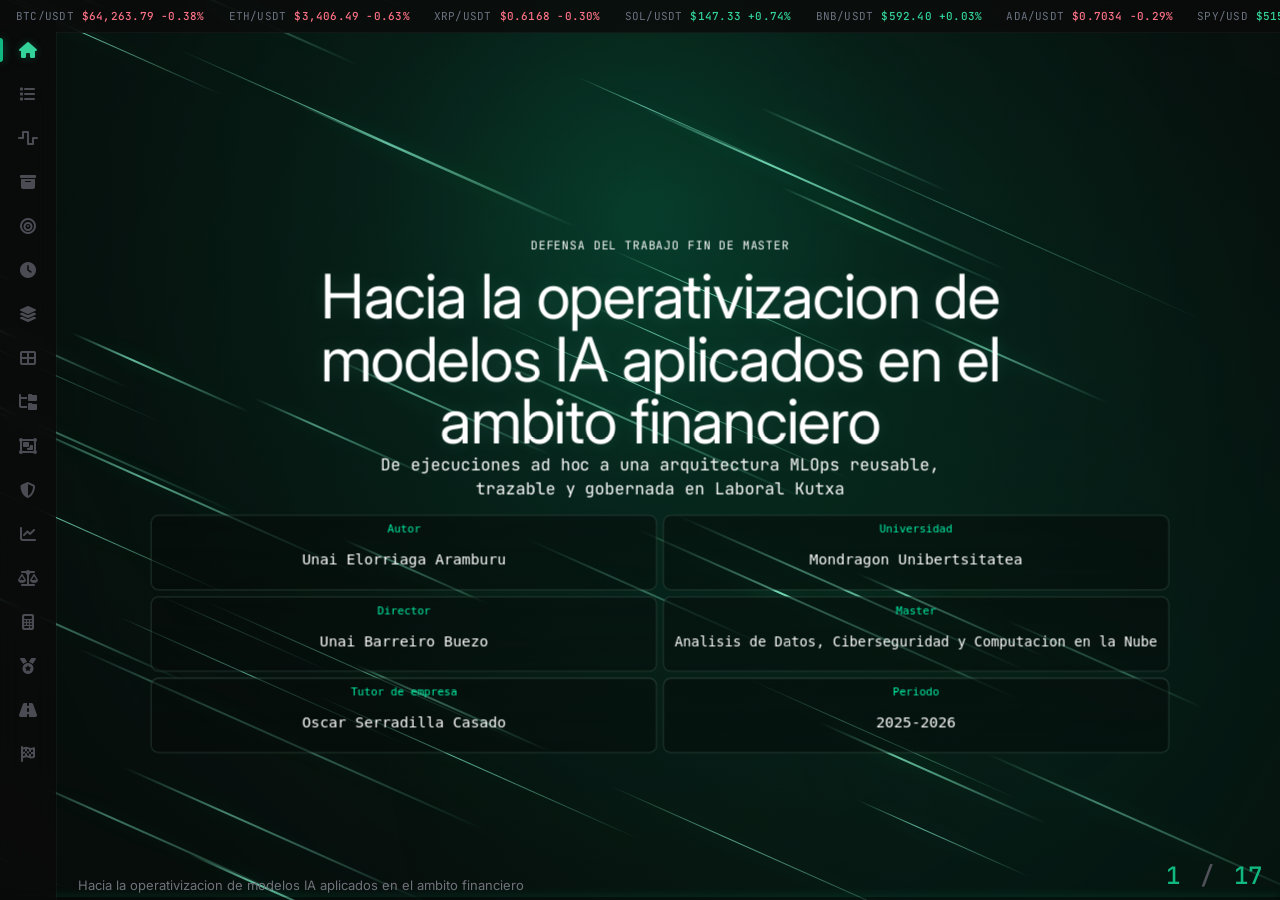
==== commit 47f8cdcd: "sidebar fix" ====
--- a/presentation/index.html
+++ b/presentation/index.html
@@ -55,7 +55,7 @@
             <span class="rail-title">Chronos</span>
           </button>
           <button type="button" class="rail-item" data-slide="8" data-nav="8" aria-label="Template">
-            <span class="rail-icon"><i class="fa-solid fa-microchip"></i></span>
+            <span class="rail-icon"><i class="fa-solid fa-folder-tree"></i></span>
             <span class="rail-title">Template</span>
           </button>
           <button type="button" class="rail-item" data-slide="9" data-nav="9" aria-label="Asset Allocation">
@@ -63,19 +63,19 @@
             <span class="rail-title">Asset</span>
           </button>
           <button type="button" class="rail-item" data-slide="10" data-nav="10" aria-label="Gobernanza">
-            <span class="rail-icon"><i class="fa-solid fa-chart-pie"></i></span>
+            <span class="rail-icon"><i class="fa-solid fa-shield-halved"></i></span>
             <span class="rail-title">Gobernanza</span>
           </button>
           <button type="button" class="rail-item" data-slide="11" data-nav="11" aria-label="Resultados">
-            <span class="rail-icon"><i class="fa-solid fa-shield-halved"></i></span>
+            <span class="rail-icon"><i class="fa-solid fa-chart-line"></i></span>
             <span class="rail-title">Resultados</span>
           </button>
           <button type="button" class="rail-item" data-slide="12" data-nav="12" aria-label="Marco legislativo">
-            <span class="rail-icon"><i class="fa-solid fa-chart-column"></i></span>
+            <span class="rail-icon"><i class="fa-solid fa-scale-balanced"></i></span>
             <span class="rail-title">Marco</span>
           </button>
           <button type="button" class="rail-item" data-slide="13" data-nav="13" aria-label="Memoria y viabilidad">
-            <span class="rail-icon"><i class="fa-solid fa-circle-check"></i></span>
+            <span class="rail-icon"><i class="fa-solid fa-calculator"></i></span>
             <span class="rail-title">Memoria</span>
           </button>
           <button type="button" class="rail-item" data-slide="14" data-nav="14" aria-label="Conclusiones">
@@ -213,7 +213,7 @@
                 <p>Las entidades financieras demandan cada vez mas modelos en producción</p>
               </article>
               <article class="context-premium-card tone-red" data-context-card="1">
-                <div class="context-icon"><i class="fa-solid fa-wave-square"></i></div>
+                <div class="context-icon"><i class="fa-solid fa-triangle-exclamation"></i></div>
                 <h3>Brecha Productiva</h3>
                 <p>Estudios apuntan a que alrededor del <strong>80% de proyectos ML</strong> no llegan a producción</p>
               </article>
@@ -225,7 +225,7 @@
             </div>
             <div class="context-ods-wrap" data-context-card="3">
               <div class="context-ods-title">
-                <span class="context-icon context-ods-head-icon"><i class="fa-solid fa-bullseye"></i></span>
+                <span class="context-icon context-ods-head-icon"><i class="fa-solid fa-globe"></i></span>
                 <h3>ODS Alineados</h3>
               </div>
               <table class="context-ods-table" aria-label="ODS alineados y justificacion en el proyecto">
@@ -295,7 +295,7 @@
                     <p>Demostrar transferibilidad real sobre un segundo modelo financiero productivizado.</p>
                   </article>
                   <article class="objective-tile focus-target" data-objective-focus="4">
-                    <div class="objective-head"><span class="context-icon"><i class="fa-solid fa-gauge-high"></i></span><span>OE4</span></div>
+                    <div class="objective-head"><span class="context-icon"><i class="fa-solid fa-file-lines"></i></span><span>OE4</span></div>
                     <h3>Documentación técnica y operativa</h3>
                     <p>Definir una documentación técnica y una guia paso a paso para utilizar las plantillas</p>
                   </article>
@@ -621,7 +621,7 @@
               </article>
 
               <article class="story-stage" data-story-focus="3">
-                <div class="story-stage-head"><span class="context-icon"><i class="fa-solid fa-star"></i></span><h3>Ventajas que aporta la plantilla</h3></div>
+                <div class="story-stage-head"><span class="context-icon"><i class="fa-solid fa-lightbulb"></i></span><h3>Ventajas que aporta la plantilla</h3></div>
                 <div class="kpi-row executive">
                   <div class="kpi-card highlight"><span>Tiempo de arranque</span><strong>Menor</strong></div>
                   <div class="kpi-card highlight"><span>Errores de integracion</span><strong>Reducidos</strong></div>
@@ -872,7 +872,7 @@
 
               <article class="story-stage conclusions-stage" data-story-focus="2">
                 <article class="card conclusions-time-card">
-                  <h3 class="card-h3-with-icon"><span class="context-icon"><i class="fa-solid fa-gauge-high"></i></span><span>Tiempo estimado de productivización:</span></h3>
+                  <h3 class="card-h3-with-icon"><span class="context-icon"><i class="fa-solid fa-clock"></i></span><span>Tiempo estimado de productivización:</span></h3>
                   <ul class="conclusions-time-list">
                     <li>Chornos Engine: 4 meses</li>
                     <li>Asset Allocation: 3 semanas</li>
@@ -892,13 +892,13 @@
             <h2>15. Lineas futuras</h2>
             <div class="future-grid">
               <article class="card future-item fragment" data-fragment-index="0">
-                <div class="future-item-head"><span class="context-icon"><i class="fa-solid fa-flask"></i></span><h3>Unit Tests</h3></div>
+                <div class="future-item-head"><span class="context-icon"><i class="fa-solid fa-list-check"></i></span><h3>Unit Tests</h3></div>
               </article>
               <article class="card future-item fragment" data-fragment-index="1">
                 <div class="future-item-head"><span class="context-icon"><i class="fa-solid fa-rocket"></i></span><h3>Mejorar AutoPromocion para las necesidades de TyM</h3></div>
               </article>
               <article class="card future-item fragment" data-fragment-index="2">
-                <div class="future-item-head"><span class="context-icon"><i class="fa-solid fa-layer-group"></i></span><h3>Productivizar nuevos modelos mediante las plantillas</h3></div>
+                <div class="future-item-head"><span class="context-icon"><i class="fa-solid fa-cubes"></i></span><h3>Productivizar nuevos modelos mediante las plantillas</h3></div>
               </article>
               <article class="card future-item fragment" data-fragment-index="3">
                 <div class="future-item-head"><span class="context-icon"><i class="fa-solid fa-scale-balanced"></i></span><h3>Gobernanza formal de las plantillas</h3></div>
--- a/presentation/css/overrides.css
+++ b/presentation/css/overrides.css
@@ -61,7 +61,7 @@
 .reveal .slides .slide-pad .competencies-table td,
 .reveal .slides .slide-pad .clean-table td,
 .reveal .slides .slide-pad .clean-table th {
-  color: var(--premium-muted) !important;
+  color: #ffffff !important;
   font-family: "JetBrains Mono", monospace;
 }
 
@@ -720,6 +720,11 @@
 }
 
 .chronos-definition-card,
+.chronos-family-matrix {
+  min-height: 0;
+}
+
+.chronos-definition-card,
 .chronos-family-card,
 .chronos-stage-context {
   position: relative;
@@ -729,6 +734,7 @@
 }
 
 .chronos-definition-card {
+  height: 100%;
   padding: 18px;
 }
 
@@ -783,12 +789,14 @@
 .chronos-family-matrix {
   display: grid;
   grid-template-columns: repeat(2, minmax(0, 1fr));
-  grid-auto-rows: minmax(162px, 1fr);
+  grid-template-rows: repeat(2, minmax(0, 1fr));
   gap: 10px;
+  height: 100%;
+  align-items: stretch;
 }
 
 .chronos-family-card {
-  height: 100%;
+  min-height: 0;
   padding: 14px;
   display: flex;
   flex-direction: column;
@@ -1080,7 +1088,7 @@
 }
 
 .conclusions-final-slide .story-sequence {
-  min-height: 600px;
+  min-height: 640px;
   margin-top: 12px;
 }
 
@@ -1097,55 +1105,55 @@
 
 .conclusions-final-slide .conclusions-card,
 .conclusions-final-slide .conclusions-time-card {
-  max-width: 1460px;
+  max-width: 1520px;
   margin: 0 auto;
 }
 
 .conclusions-final-slide .conclusions-card {
-  padding: 14px 14px 10px;
+  padding: 18px 18px 14px;
 }
 
 .conclusions-final-slide .conclusions-card h3,
 .conclusions-final-slide .conclusions-time-card h3 {
-  margin: 0 0 8px;
-  font-size: 0.45em;
+  margin: 0 0 12px;
+  font-size: 0.54em;
 }
 
 .conclusions-final-slide .conclusions-table {
-  border-spacing: 0 4px;
-  font-size: 0.32em;
+  border-spacing: 0 5px;
+  font-size: 0.4em;
 }
 
 .conclusions-final-slide .conclusions-table th,
 .conclusions-final-slide .conclusions-table td {
-  padding: 6px 8px;
-  line-height: 1.3;
+  padding: 8px 10px;
+  line-height: 1.34;
 }
 
 .conclusions-final-slide .conclusions-table th:first-child,
 .conclusions-final-slide .conclusions-table td:first-child {
-  width: 98px;
+  width: 132px;
   white-space: nowrap;
 }
 
 .conclusions-final-slide .conclusions-time-card {
-  padding: 14px 16px;
+  padding: 18px 20px;
 }
 
 .conclusions-final-slide .conclusions-time-list {
-  margin: 8px 0 6px 22px;
+  margin: 12px 0 10px 26px;
   padding: 0;
 }
 
 .conclusions-final-slide .conclusions-time-list li {
-  font-size: 0.4em;
-  line-height: 1.34;
+  font-size: 0.48em;
+  line-height: 1.4;
 }
 
 .conclusions-final-slide .conclusions-time-card .statement {
-  margin: 6px 0 0;
-  font-size: 0.36em;
-  line-height: 1.35;
+  margin: 10px 0 0;
+  font-size: 0.42em;
+  line-height: 1.4;
 }
 
 .mlops-sequence-slide .mlops-stage {
@@ -1342,11 +1350,11 @@
 }
 
 .clean-table th {
-  color: #e5e7eb !important;
+  color: #ffffff !important;
 }
 
 .clean-table td {
-  color: var(--premium-muted) !important;
+  color: #ffffff !important;
 }
 
 .reveal .fragment {
@@ -1453,11 +1461,14 @@
 
   .chronos-definition-card {
     min-height: 0;
+    height: auto;
   }
 
   .chronos-family-matrix {
     grid-template-columns: repeat(2, minmax(0, 1fr));
+    grid-template-rows: none;
     grid-auto-rows: auto;
+    height: auto;
   }
 
   .chronos-report-grid {
@@ -1504,15 +1515,15 @@
   }
 
   .conclusions-final-slide .conclusions-card h3 {
-    font-size: 0.42em;
+    font-size: 0.48em;
   }
 
   .conclusions-final-slide .conclusions-table {
-    font-size: 0.31em;
+    font-size: 0.35em;
   }
 
   .conclusions-final-slide .story-sequence {
-    min-height: 660px;
+    min-height: 700px;
   }
 
   .index-rail {
@@ -1589,6 +1600,10 @@
     grid-auto-rows: auto;
   }
 
+  .chronos-family-matrix {
+    grid-template-rows: none;
+  }
+
   .results-sequence-slide .story-sequence {
     min-height: 0;
   }
@@ -1633,7 +1648,7 @@
   }
 
   .conclusions-final-slide .conclusions-table {
-    font-size: 0.29em;
+    font-size: 0.31em;
   }
 
   .conclusions-final-slide .conclusions-table th,
@@ -1650,10 +1665,35 @@
   }
 
   .conclusions-final-slide .conclusions-time-card .statement {
-    font-size: 0.34em;
+    font-size: 0.36em;
   }
 
   .context-ods-table th {
     width: 84px;
   }
 }
+
+/* Readability boost: white real slide content, keep visual accents */
+.reveal .slides .slide-pad h1,
+.reveal .slides .slide-pad h2,
+.reveal .slides .slide-pad h3,
+.reveal .slides .slide-pad h4,
+.reveal .slides .slide-pad h5,
+.reveal .slides .slide-pad h6,
+.reveal .slides .slide-pad p,
+.reveal .slides .slide-pad li,
+.reveal .slides .slide-pad th,
+.reveal .slides .slide-pad td,
+.reveal .slides .slide-pad label,
+.reveal .slides .slide-pad small,
+.reveal .slides .slide-pad strong,
+.reveal .slides .slide-pad em,
+.reveal .slides .slide-pad a,
+.reveal .slides .slide-pad code,
+.reveal .slides .slide-pad li::marker {
+  color: #ffffff !important;
+}
+
+.reveal .slides .slide-pad .slide-head .slide-counter {
+  color: var(--premium-green) !important;
+}
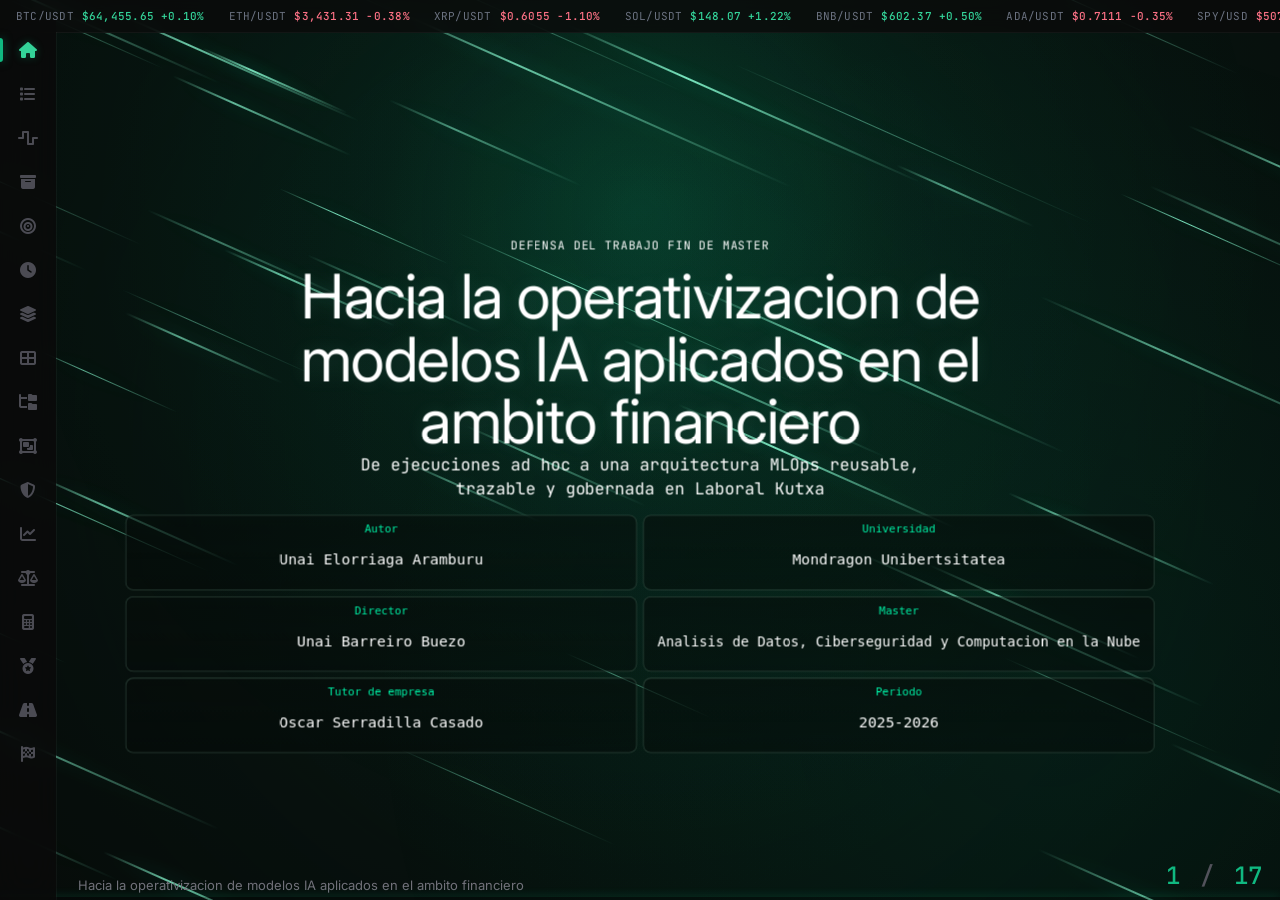
==== commit 20587134: "marco regulatorio update" ====
--- a/presentation/index.html
+++ b/presentation/index.html
@@ -141,16 +141,18 @@
         <section class="premium-meteor-slide" data-transition="convex">
           <div class="meteor-canvas" aria-hidden="true"></div>
           <div class="slide-pad hero">
-            <p class="eyebrow">Defensa del Trabajo Fin de Master</p>
-            <h1>Hacia la operativizacion de modelos IA aplicados en el ambito financiero</h1>
-            <p class="subtitle">De ejecuciones ad hoc a una arquitectura MLOps reusable, trazable y gobernada en Laboral Kutxa</p>
-            <div class="meta-grid">
-              <div><span>Autor</span><strong>Unai Elorriaga Aramburu</strong></div>
-              <div><span>Universidad</span><strong>Mondragon Unibertsitatea</strong></div>
-              <div><span>Director</span><strong>Unai Barreiro Buezo</strong></div>
-              <div><span>Master</span><strong>Analisis de Datos, Ciberseguridad y Computacion en la Nube</strong></div>
-              <div><span>Tutor de empresa</span><strong>Oscar Serradilla Casado</strong></div>
-              <div><span>Periodo</span><strong>2025-2026</strong></div>
+            <div class="premium-center-content">
+              <p class="eyebrow">Defensa del Trabajo Fin de Master</p>
+              <h1>Hacia la operativizacion de modelos IA aplicados en el ambito financiero</h1>
+              <p class="subtitle">De ejecuciones ad hoc a una arquitectura MLOps reusable, trazable y gobernada en Laboral Kutxa</p>
+              <div class="meta-grid">
+                <div><span>Autor</span><strong>Unai Elorriaga Aramburu</strong></div>
+                <div><span>Universidad</span><strong>Mondragon Unibertsitatea</strong></div>
+                <div><span>Director</span><strong>Unai Barreiro Buezo</strong></div>
+                <div><span>Master</span><strong>Analisis de Datos, Ciberseguridad y Computacion en la Nube</strong></div>
+                <div><span>Tutor de empresa</span><strong>Oscar Serradilla Casado</strong></div>
+                <div><span>Periodo</span><strong>2025-2026</strong></div>
+              </div>
             </div>
           </div>
         </section>
@@ -788,13 +790,13 @@
             <h2>12. Marco legislativo</h2>
             <div class="card">
               <table class="clean-table">
-                <thead><tr><th>Norma</th><th>Alcance</th><th>Relevancia para el proyecto</th></tr></thead>
+                <thead><tr><th>Norma</th><th>Relevancia para el proyecto</th></tr></thead>
                 <tbody>
-                  <tr><td>RGPD (UE) 2016/679</td><td>Proteccion de datos personales y derechos del interesado.</td><td>Minimizacion, trazabilidad del tratamiento y control de accesos en pipelines.</td></tr>
-                  <tr><td>LOPDGDD 3/2018</td><td>Adaptacion nacional en Espana del marco de privacidad.</td><td>Secreto fuera del codigo, gobierno de identidades y minimo privilegio.</td></tr>
-                  <tr><td>AI Act / AIA (UE) 2024/1689</td><td>Reglas de gobernanza y supervision para sistemas IA.</td><td>Auditoria de promotion, metadatos de modelo y supervision humana.</td></tr>
-                  <tr><td>SR 11-7 (MRM)</td><td>Riesgo de modelo en contexto financiero.</td><td>Separacion de responsabilidades, validacion independiente y fallback.</td></tr>
-                  <tr><td>NIST AI RMF 1.0</td><td>Marco de gestion integral de riesgos en IA.</td><td>Controles preventivos/detectivos y mejora continua del ciclo operativo.</td></tr>
+                  <tr><td>RGPD</td><td>Asegurar que los datos y procesos del pipeline sean trazables, con accesos controlados y sin exponer informacion sensible.</td></tr>
+                  <tr><td>LOPDGDD</td><td>Aplicar en Espana las mismas garantias de privacidad, secreto y minimo privilegio en la operacion tecnica del proyecto.</td></tr>
+                  <tr><td>AI Act</td><td>Exige que la IA sea gobernable, trazable y supervisable, y se responde con metadatos, versionado y auditoria de ejecuciones.</td></tr>
+                  <tr><td>SR 11-7</td><td>Exige que los modelos del proyecto se validen antes de su despliegue y que exista trazabilidad y un mecanismo de respaldo ante fallos.</td></tr>
+                  <tr><td>NIST AI RMF</td><td>Identificar y gestionar los riesgos del proyecto y de la IA con controles preventivos, detectivos y un plan de contingencia.</td></tr>
                 </tbody>
               </table>
             </div>
@@ -919,12 +921,14 @@
         <section class="premium-meteor-slide" data-transition="convex">
           <div class="meteor-canvas" aria-hidden="true"></div>
           <div class="slide-pad closing">
-            <h2>Muchas gracias</h2>
-            <p class="subtitle">En finanzas, el valor de un modelo depende de su capacidad de operar con control, evidencia y continuidad.</p>
-            <p class="footer-line">Unai Elorriaga Aramburu | Laboral Kutxa | 2025-2026</p>
-            <div class="closing-logos">
-              <img class="no-hover-zoom" src="./assets/images/Laboral_Kutxa.png" alt="Logo Laboral Kutxa" />
-              <img class="no-hover-zoom" src="./assets/images/Mondragon.png" alt="Logo Mondragon Unibertsitatea" />
+            <div class="premium-center-content">
+              <h2>Muchas gracias</h2>
+              <p class="subtitle">En finanzas, el valor de un modelo depende de su capacidad de operar con control, evidencia y continuidad.</p>
+              <p class="footer-line">Unai Elorriaga Aramburu | Laboral Kutxa | 2025-2026</p>
+              <div class="closing-logos">
+                <img class="no-hover-zoom" src="./assets/images/Laboral_Kutxa.png" alt="Logo Laboral Kutxa" />
+                <img class="no-hover-zoom" src="./assets/images/Mondragon.png" alt="Logo Mondragon Unibertsitatea" />
+              </div>
             </div>
           </div>
         </section>
--- a/presentation/css/overrides.css
+++ b/presentation/css/overrides.css
@@ -33,8 +33,10 @@
 
 .reveal .slides section {
   box-sizing: border-box;
-  padding-left: 82px;
-  padding-right: 30px;
+  --section-pad-left: 82px;
+  --section-pad-right: 30px;
+  padding-left: var(--section-pad-left);
+  padding-right: var(--section-pad-right);
 }
 
 .reveal h1,
@@ -513,6 +515,19 @@
   max-width: 1440px;
 }
 
+.premium-meteor-slide .premium-center-content {
+  width: min(1440px, 100%);
+  margin-inline: auto;
+  position: relative;
+  left: calc((var(--section-pad-right) - var(--section-pad-left)) / 2);
+}
+
+.premium-meteor-slide .closing .premium-center-content {
+  display: flex;
+  flex-direction: column;
+  align-items: center;
+}
+
 .premium-meteor-slide .hero .meta-grid {
   max-width: 1440px;
   margin-top: 20px;
@@ -1400,8 +1415,10 @@
 
 @media (max-width: 1120px) {
   .reveal .slides section {
-    padding-left: 64px;
-    padding-right: 16px;
+    --section-pad-left: 64px;
+    --section-pad-right: 16px;
+    padding-left: var(--section-pad-left);
+    padding-right: var(--section-pad-right);
   }
 
   .reveal .slides {
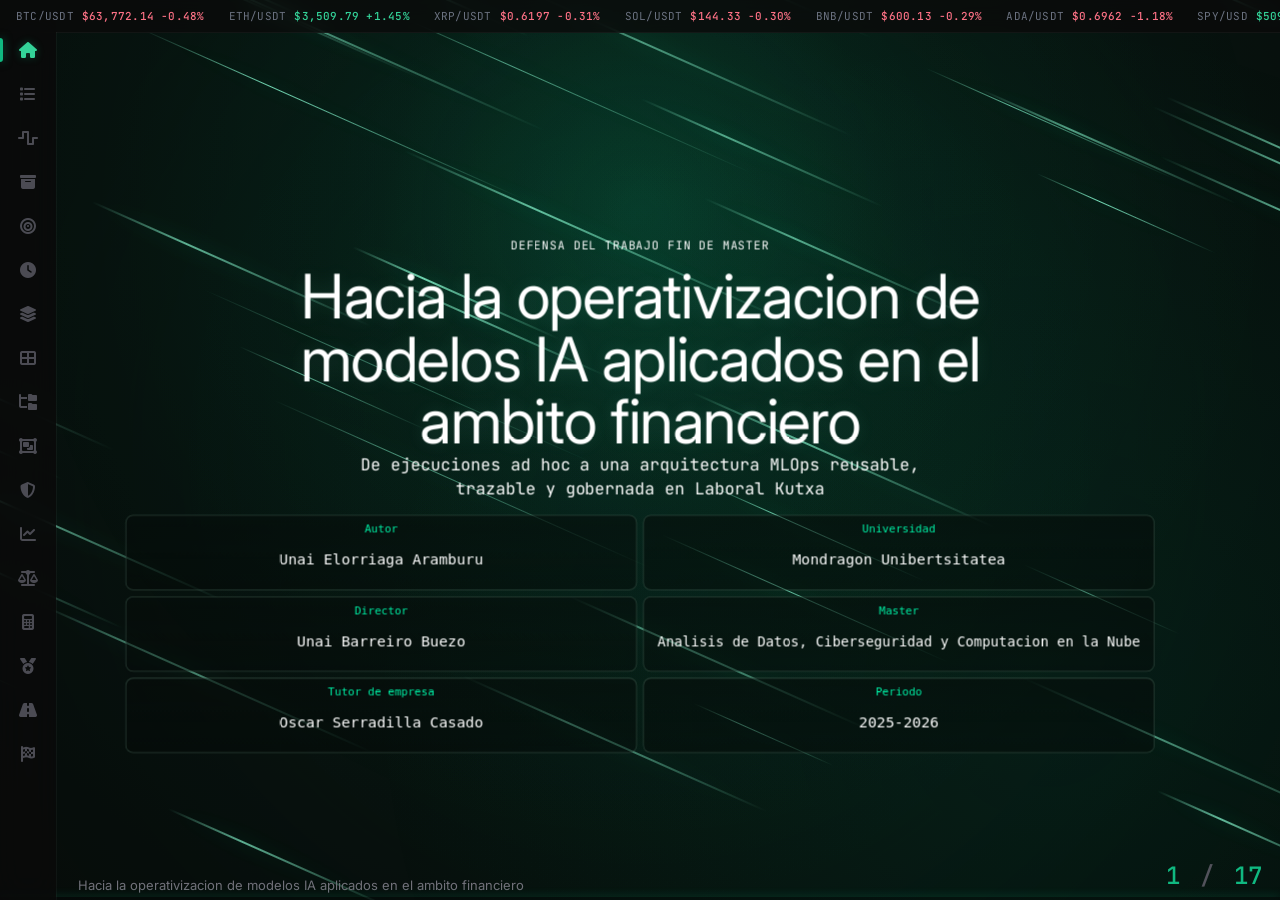
==== commit 5ae8f1ec: "tilde" ====
--- a/presentation/index.html
+++ b/presentation/index.html
@@ -891,7 +891,7 @@
 
         <section>
           <div class="slide-pad futures-premium-slide">
-            <h2>15. Lineas futuras</h2>
+            <h2>15. Líneas futuras</h2>
             <div class="future-grid">
               <article class="card future-item fragment" data-fragment-index="0">
                 <div class="future-item-head"><span class="context-icon"><i class="fa-solid fa-list-check"></i></span><h3>Unit Tests</h3></div>
--- a/presentation/css/overrides.css
+++ b/presentation/css/overrides.css
@@ -75,6 +75,12 @@
   backdrop-filter: blur(18px) !important;
   padding: 40px 50px 34px;
   padding-top: 74px;
+}
+
+@media (min-width: 1121px) {
+  .reveal .slides section > .slide-pad {
+    left: calc((var(--section-pad-right) - var(--section-pad-left)) / 2);
+  }
 }
 
 .slide-pad::before {
@@ -518,8 +524,6 @@
 .premium-meteor-slide .premium-center-content {
   width: min(1440px, 100%);
   margin-inline: auto;
-  position: relative;
-  left: calc((var(--section-pad-right) - var(--section-pad-left)) / 2);
 }
 
 .premium-meteor-slide .closing .premium-center-content {
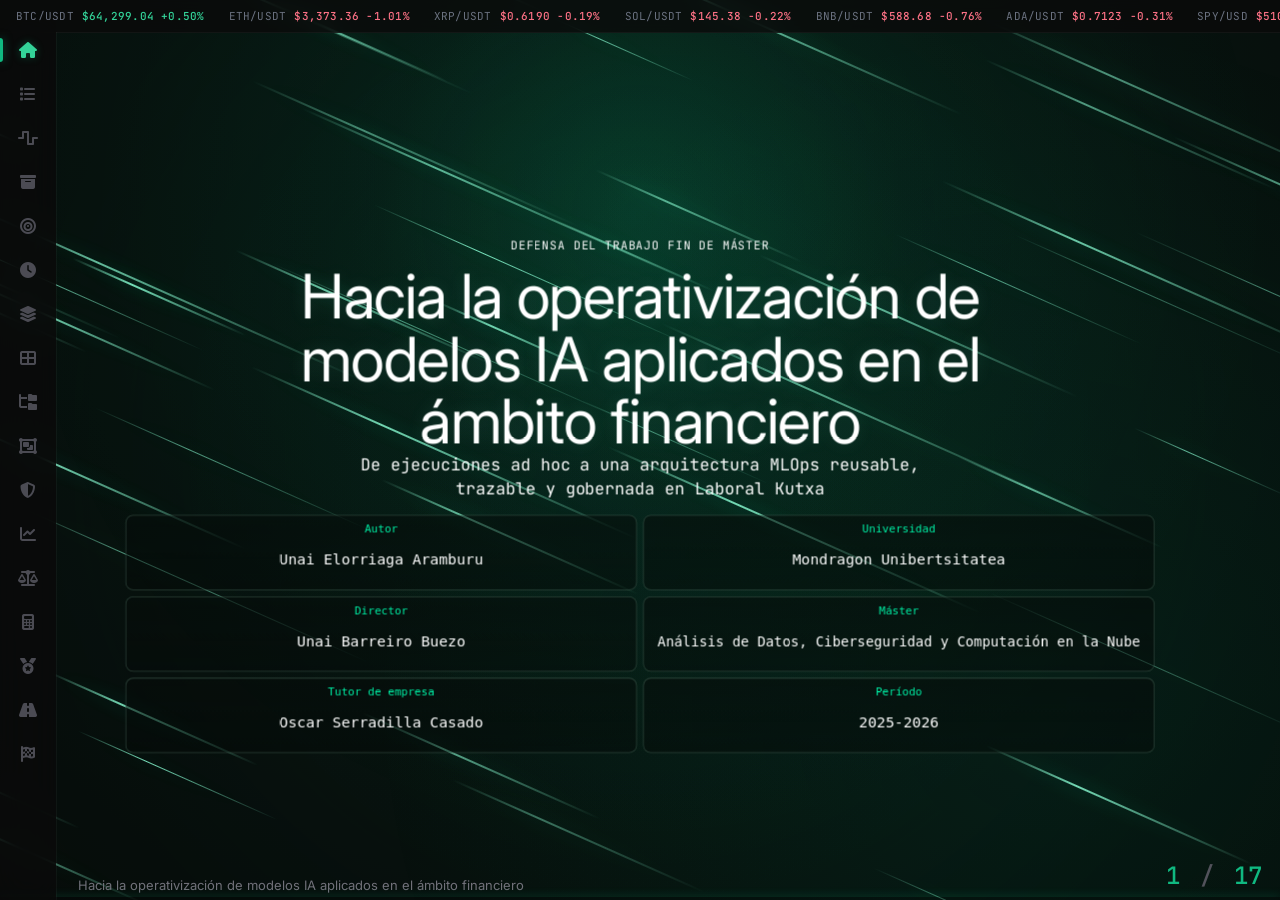
==== commit 4f8ff9e1: "version stable" ====
--- a/presentation/index.html
+++ b/presentation/index.html
@@ -3,7 +3,7 @@
   <head>
     <meta charset="utf-8" />
     <meta name="viewport" content="width=device-width, initial-scale=1.0" />
-    <title>TFM | Operativizacion IA en Finanzas</title>
+    <title>TFM | Operativización IA en Finanzas</title>
 
     <link rel="stylesheet" href="./vendor/reveal/dist/reset.css" />
     <link rel="stylesheet" href="./vendor/reveal/dist/reveal.css" />
@@ -17,18 +17,18 @@
       <div class="terminal-chrome" aria-hidden="true">
         <div class="terminal-brand">
           <span class="brand-dot"></span>
-          <span>Hacia la operativizacion de modelos IA aplicados en el ambito financiero</span>
+          <span>Hacia la operativización de modelos IA aplicados en el ámbito financiero</span>
         </div>
       </div>
-      <aside class="index-rail" aria-label="Indice de la presentacion">
+      <aside class="index-rail" aria-label="Índice de la presentación">
         <div class="rail-shell">
           <button type="button" class="rail-item is-active" data-slide="0" data-nav="0" aria-label="Portada">
             <span class="rail-icon"><i class="fa-solid fa-house"></i></span>
             <span class="rail-title">Portada</span>
           </button>
-          <button type="button" class="rail-item" data-slide="1" data-nav="1" aria-label="Indice">
+          <button type="button" class="rail-item" data-slide="1" data-nav="1" aria-label="Índice">
             <span class="rail-icon"><i class="fa-solid fa-list"></i></span>
-            <span class="rail-title">Indice</span>
+            <span class="rail-title">Índice</span>
           </button>
           <button type="button" class="rail-item" data-slide="2" data-nav="2" aria-label="Contexto">
             <span class="rail-icon"><i class="fa-solid fa-wave-square"></i></span>
@@ -42,9 +42,9 @@
             <span class="rail-icon"><i class="fa-solid fa-bullseye"></i></span>
             <span class="rail-title">Objetivos</span>
           </button>
-          <button type="button" class="rail-item" data-slide="5" data-nav="5" aria-label="Planificacion">
+          <button type="button" class="rail-item" data-slide="5" data-nav="5" aria-label="Planificación">
             <span class="rail-icon"><i class="fa-solid fa-clock"></i></span>
-            <span class="rail-title">Planificacion</span>
+            <span class="rail-title">Planificación</span>
           </button>
           <button type="button" class="rail-item" data-slide="6" data-nav="6" aria-label="Principios MLOps">
             <span class="rail-icon"><i class="fa-solid fa-layer-group"></i></span>
@@ -82,7 +82,7 @@
             <span class="rail-icon"><i class="fa-solid fa-medal"></i></span>
             <span class="rail-title">Conclusiones</span>
           </button>
-          <button type="button" class="rail-item" data-slide="15" data-nav="15" aria-label="Lineas futuras">
+          <button type="button" class="rail-item" data-slide="15" data-nav="15" aria-label="Líneas futuras">
             <span class="rail-icon"><i class="fa-solid fa-road"></i></span>
             <span class="rail-title">Futuro</span>
           </button>
@@ -142,16 +142,16 @@
           <div class="meteor-canvas" aria-hidden="true"></div>
           <div class="slide-pad hero">
             <div class="premium-center-content">
-              <p class="eyebrow">Defensa del Trabajo Fin de Master</p>
-              <h1>Hacia la operativizacion de modelos IA aplicados en el ambito financiero</h1>
+              <p class="eyebrow">Defensa del Trabajo Fin de Máster</p>
+              <h1>Hacia la operativización de modelos IA aplicados en el ámbito financiero</h1>
               <p class="subtitle">De ejecuciones ad hoc a una arquitectura MLOps reusable, trazable y gobernada en Laboral Kutxa</p>
               <div class="meta-grid">
                 <div><span>Autor</span><strong>Unai Elorriaga Aramburu</strong></div>
                 <div><span>Universidad</span><strong>Mondragon Unibertsitatea</strong></div>
                 <div><span>Director</span><strong>Unai Barreiro Buezo</strong></div>
-                <div><span>Master</span><strong>Analisis de Datos, Ciberseguridad y Computacion en la Nube</strong></div>
+                <div><span>Máster</span><strong>Análisis de Datos, Ciberseguridad y Computación en la Nube</strong></div>
                 <div><span>Tutor de empresa</span><strong>Oscar Serradilla Casado</strong></div>
-                <div><span>Periodo</span><strong>2025-2026</strong></div>
+                <div><span>Período</span><strong>2025-2026</strong></div>
               </div>
             </div>
           </div>
@@ -161,12 +161,12 @@
           <div class="slide-pad">
             <div class="grid-2 index-layout">
               <div class="index-column">
-                <h2>Indice de la defensa</h2>
+                <h2>Índice de la defensa</h2>
                 <ol class="clean-list dense">
-                  <li class="fragment" data-fragment-index="0">Contexto, problematica y motivacion</li>
+                  <li class="fragment" data-fragment-index="0">Contexto, problemática y motivación</li>
                   <li class="fragment" data-fragment-index="1">Antecedentes</li>
                   <li class="fragment" data-fragment-index="2">Objetivos y competencias</li>
-                  <li class="fragment" data-fragment-index="3">Planificacion</li>
+                  <li class="fragment" data-fragment-index="3">Planificación</li>
                   <li class="fragment" data-fragment-index="4">Principios MLOps</li>
                   <li class="fragment" data-fragment-index="5">Caso principal: Chronos Engine</li>
                   <li class="fragment" data-fragment-index="6">TYM.MLOpsTemplate</li>
@@ -174,8 +174,8 @@
                   <li class="fragment" data-fragment-index="8">Gobernanza y trazabilidad en Teradata</li>
                   <li class="fragment" data-fragment-index="9">Resultados obtenidos</li>
                   <li class="fragment" data-fragment-index="10">Marco legislativo</li>
-                  <li class="fragment" data-fragment-index="11">Memoria economica y viabilidad</li>
-                  <li class="fragment" data-fragment-index="12">Conclusiones y lineas futuras</li>
+                  <li class="fragment" data-fragment-index="11">Memoria económica y viabilidad</li>
+                  <li class="fragment" data-fragment-index="12">Conclusiones y líneas futuras</li>
                 </ol>
               </div>
               <div class="chart-panel finance-grid">
@@ -206,13 +206,13 @@
           <div class="slide-pad context-premium-slide">
             <div class="context-premium-head">
               <span data-slide-counter>--.</span>
-              <h2>Contexto, problematica y motivacion</h2>
+              <h2>Contexto, problemática y motivación</h2>
             </div>
             <div class="context-premium-grid">
               <article class="context-premium-card tone-green" data-context-card="0">
                 <div class="context-icon"><i class="fa-solid fa-arrow-trend-up"></i></div>
                 <h3>Crecimiento IA/ML</h3>
-                <p>Las entidades financieras demandan cada vez mas modelos en producción</p>
+                <p>Las entidades financieras demandan cada vez más modelos en producción</p>
               </article>
               <article class="context-premium-card tone-red" data-context-card="1">
                 <div class="context-icon"><i class="fa-solid fa-triangle-exclamation"></i></div>
@@ -230,19 +230,19 @@
                 <span class="context-icon context-ods-head-icon"><i class="fa-solid fa-globe"></i></span>
                 <h3>ODS Alineados</h3>
               </div>
-              <table class="context-ods-table" aria-label="ODS alineados y justificacion en el proyecto">
+              <table class="context-ods-table" aria-label="ODS alineados y justificación en el proyecto">
                 <tbody>
                   <tr>
                     <th scope="row">ODS 9</th>
-                    <td><strong>Industria, innovacion e infraestructura:</strong> industrializacion reusable de modelos con contratos, componentes y pipelines estructurados.</td>
+                    <td><strong>Industria, innovación e infraestructura:</strong> industrialización reusable de modelos con contratos, componentes y pipelines estructurados.</td>
                   </tr>
                   <tr>
                     <th scope="row">ODS 8</th>
-                    <td><strong>Trabajo decente y crecimiento economico:</strong> reduccion de retrabajo tecnico y de tareas manuales repetitivas mediante automatizacion MLOps.</td>
+                    <td><strong>Trabajo decente y crecimiento económico:</strong> reducción de retrabajo técnico y de tareas manuales repetitivas mediante automatización MLOps.</td>
                   </tr>
                   <tr>
                     <th scope="row">ODS 16</th>
-                    <td><strong>Paz, justicia e instituciones solidas:</strong> trazabilidad auditable de ejecuciones, versiones y decisiones para reforzar transparencia operativa.</td>
+                    <td><strong>Paz, justicia e instituciones sólidas:</strong> trazabilidad auditable de ejecuciones, versiones y decisiones para reforzar transparencia operativa.</td>
                   </tr>
                 </tbody>
               </table>
@@ -261,7 +261,7 @@
               <div class="antecedentes-free">
                 <div class="ante-points">
                   <div class="ante-point"><span class="context-icon"><i class="fa-solid fa-building-columns"></i></span><p>Plataforma MLOps corporativa sobre Azure.</p></div>
-                  <div class="ante-point"><span class="context-icon"><i class="fa-solid fa-code-branch"></i></span><p>Separacion por entornos DEV, PRE y PRO.</p></div>
+                  <div class="ante-point"><span class="context-icon"><i class="fa-solid fa-code-branch"></i></span><p>Separación por entornos DEV, PRE y PRO.</p></div>
                   <div class="ante-point"><span class="context-icon"><i class="fa-solid fa-database"></i></span><p>Datastore y Azure BBDD.</p></div>
                   <div class="ante-point"><span class="context-icon"><i class="fa-solid fa-cubes"></i></span><p>Varios modelos previamente productivizados.</p></div>
                 </div>
@@ -278,18 +278,18 @@
               <div class="swap-panel objectives-panel objectives-premium-panel">
                 <div class="objectives-intro focus-target" data-objective-focus="0">
                   <span class="context-icon"><i class="fa-solid fa-bullseye"></i></span>
-                  <p><strong>Objetivo general</strong> disenar, implementar y validar una solucion MLOps sobre Azure ML para modularizar, parametrizar y operativizar modelos financieros, mejorando trazabilidad, reproducibilidad y mantenibilidad del ciclo de vida.</p>
+                  <p><strong>Objetivo general</strong> diseñar, implementar y validar una solución MLOps sobre Azure ML para modularizar, parametrizar y operativizar modelos financieros, mejorando trazabilidad, reproducibilidad y mantenibilidad del ciclo de vida.</p>
                 </div>
                 <div class="objectives-grid">
                   <article class="objective-tile focus-target" data-objective-focus="1">
                     <div class="objective-head"><span class="context-icon"><i class="fa-solid fa-diagram-project"></i></span><span>OE1</span></div>
                     <h3>Chronos end-to-end</h3>
-                    <p>Industrializar flujo completo con evidencia reproducible de train, infer y reporting.</p>
+                    <p>Industrializar flujo completo con evidencia reproducible de train, infer e informes.</p>
                   </article>
                   <article class="objective-tile focus-target" data-objective-focus="2">
                     <div class="objective-head"><span class="context-icon"><i class="fa-solid fa-cubes"></i></span><span>OE2</span></div>
                     <h3>Extraer plantilla reusable</h3>
-                    <p>Formalizar contratos y componentes para reducir arranque tecnico en nuevos casos.</p>
+                    <p>Formalizar contratos y componentes para reducir arranque técnico en nuevos casos.</p>
                   </article>
                   <article class="objective-tile focus-target" data-objective-focus="3">
                     <div class="objective-head"><span class="context-icon"><i class="fa-solid fa-shuffle"></i></span><span>OE3</span></div>
@@ -299,17 +299,17 @@
                   <article class="objective-tile focus-target" data-objective-focus="4">
                     <div class="objective-head"><span class="context-icon"><i class="fa-solid fa-file-lines"></i></span><span>OE4</span></div>
                     <h3>Documentación técnica y operativa</h3>
-                    <p>Definir una documentación técnica y una guia paso a paso para utilizar las plantillas</p>
+                    <p>Definir una documentación técnica y una guía paso a paso para utilizar las plantillas.</p>
                   </article>
                   <article class="objective-tile focus-target" data-objective-focus="5">
                     <div class="objective-head"><span class="context-icon"><i class="fa-solid fa-cloud-arrow-up"></i></span><span>OE5</span></div>
                     <h3>Migrar a AML SDK v2</h3>
-                    <p>Alinear implementacion con estandar vigente de Azure ML y mantenimiento futuro.</p>
+                    <p>Alinear implementación con estándar vigente de Azure ML y mantenimiento futuro.</p>
                   </article>
                   <article class="objective-tile focus-target" data-objective-focus="6">
                     <div class="objective-head"><span class="context-icon"><i class="fa-solid fa-shield-halved"></i></span><span>OE6</span></div>
                     <h3>Gobernanza en Teradata</h3>
-                    <p>Garantizar trazabilidad auditable desde la promocion hasta el registro de inferencias.</p>
+                    <p>Garantizar trazabilidad auditable desde la promoción hasta el registro de inferencias.</p>
                   </article>
                 </div>
               </div>
@@ -322,27 +322,27 @@
                   <tbody>
                     <tr class="focus-target" data-competency-focus="0">
                       <th scope="row">M2N104</th>
-                      <td>Diseno de flujos de datos reproducibles y analisis avanzado adaptado al dominio financiero.</td>
+                      <td>Diseño de flujos de datos reproducibles y análisis avanzado adaptado al dominio financiero.</td>
                     </tr>
                     <tr class="focus-target" data-competency-focus="1">
                       <th scope="row">M2N110</th>
-                      <td>Arquitectura escalable, flexible y resistente para productivizacion en entornos regulados.</td>
+                      <td>Arquitectura escalable, flexible y resistente para productivización en entornos regulados.</td>
                     </tr>
                     <tr class="focus-target" data-competency-focus="2">
                       <th scope="row">M2N111</th>
-                      <td>Automatizacion de pruebas, cambios y despliegues mediante CI/CD y pipelines AML.</td>
+                      <td>Automatización de pruebas, cambios y despliegues mediante CI/CD y pipelines AML.</td>
                     </tr>
                     <tr class="focus-target" data-competency-focus="3">
                       <th scope="row">CTFM01</th>
-                      <td>Documentacion, redaccion tecnica y defensa clara del trabajo ante tribunal.</td>
+                      <td>Documentación, redacción técnica y defensa clara del trabajo ante tribunal.</td>
                     </tr>
                     <tr class="focus-target" data-competency-focus="4">
                       <th scope="row">CTFM02</th>
-                      <td>Integracion en entorno profesional, autonomia y coordinacion con negocio y plataforma.</td>
+                      <td>Integración en entorno profesional, autonomía y coordinación con negocio y plataforma.</td>
                     </tr>
                     <tr class="focus-target" data-competency-focus="5">
                       <th scope="row">CTFM03</th>
-                      <td>Reflexion sobre implicaciones sociales, operativas, regulatorias y economicas.</td>
+                      <td>Reflexión sobre implicaciones sociales, operativas, regulatorias y económicas.</td>
                     </tr>
                   </tbody>
                 </table>
@@ -367,7 +367,7 @@
 
         <section>
           <div class="slide-pad planning-premium-slide">
-            <h2>4. Planificacion</h2>
+            <h2>4. Planificación</h2>
             <div class="timeline phases planning-premium-grid">
               <div class="step planning-step focus-target" data-plan-focus="0">
                 <div class="planning-head"><span class="context-icon"><i class="fa-solid fa-diagram-project"></i></span><strong>Fase 1</strong></div>
@@ -408,20 +408,20 @@
               <article class="mlops-stage mlops-stage-flow" data-mlops-focus="1">
                 <div class="mlops-stage-head"><span class="context-icon"><i class="fa-solid fa-diagram-project"></i></span><h3>Flujo MLOps</h3></div>
                 <div class="mlops-flow-shell">
-                  <p class="mlops-caption">Orquestacion extremo a extremo desde versionado de codigo hasta trazabilidad operativa en datos corporativos.</p>
+                  <p class="mlops-caption">Orquestación extremo a extremo desde versionado de código hasta trazabilidad operativa en datos corporativos.</p>
                   <div class="diagram-flow layered mlops-flow">
                     <div class="node">Azure Repos</div><div class="arrow">-&gt;</div>
                     <div class="node">Azure DevOps</div><div class="arrow">-&gt;</div>
                     <div class="node">AzureML</div><div class="arrow">-&gt;</div>
                     <div class="node">MLFlow</div><div class="arrow">-&gt;</div>
                     <div class="node">Teradata</div><div class="arrow">-&gt;</div>
-                    <div class="node">Reporting</div>
+                    <div class="node">Informes</div>
                   </div>
                 </div>
               </article>
 
               <article class="mlops-stage mlops-stage-practices" data-mlops-focus="2">
-                <div class="mlops-stage-head"><span class="context-icon"><i class="fa-solid fa-shield-halved"></i></span><h3>Buenas practicas</h3></div>
+                <div class="mlops-stage-head"><span class="context-icon"><i class="fa-solid fa-shield-halved"></i></span><h3>Buenas prácticas</h3></div>
                 <div class="mlops-practices-grid">
                   <article class="mlops-practice"><h4>Separación de lógica de negocio y plataforma</h4><p>Separar el código del modelo de los componentes que orquestan su ejecución para reducir acoplamiento, facilitar pruebas y reutilizar infraestructura.</p></article>
                   <article class="mlops-practice"><h4>Modularización y parametrización del código</h4><p>Dividir el pipeline en componentes con responsabilidad única y mover la configuración fuera del código para mejorar mantenibilidad y trazabilidad.</p></article>
@@ -438,13 +438,13 @@
 
         <section>
           <div class="slide-pad story-sequence-slide chronos-sequence-slide chronos-premium-slide">
-            <h2>7. Caso principal: operativizacion de Chronos Engine</h2>
+            <h2>7. Caso principal: operativización de Chronos Engine</h2>
             <div class="story-sequence chronos-sequence-shell">
               <article class="story-stage chronos-stage chronos-stage-objective" data-story-focus="0">
                 <div class="chronos-stage-headline"><span class="context-icon"><i class="fa-solid fa-bullseye"></i></span><h3>Objetivo del modelo y cobertura</h3></div>
                 <div class="chronos-objective-grid">
                   <article class="chronos-definition-card">
-                    <p class="chronos-eyebrow">DEFINICION OPERATIVA</p>
+                    <p class="chronos-eyebrow">DEFINICIÓN OPERATIVA</p>
                     <h4>Chronos Engine</h4>
                     <p class="chronos-definition-copy">Chronos Engine es un modelo que analiza índices de Renta Fija Privada (RFP) y evalúa si están caros o baratos comparando los niveles observados con las predicciones del modelo</p>
                     <div class="chronos-micro-kpi"><span><strong>12</strong> sectores</span><span><strong>4</strong> familias</span></div>
@@ -453,6 +453,7 @@
                   <div class="chronos-family-matrix" aria-label="Familias y subtipos de Chronos Engine">
                     <article class="chronos-family-card">
                       <h4>Fair Value diario</h4>
+                      <p class="chronos-family-desc">Modelo que estima precio justo diario.</p>
                       <p class="chronos-family-sub">Subtipos asociados</p>
                       <ul class="chronos-chip-list">
                         <li class="chronos-chip">RANSAC</li>
@@ -464,6 +465,7 @@
 
                     <article class="chronos-family-card is-single">
                       <h4>MIDAS mensual</h4>
+                      <p class="chronos-family-desc">Modelo que estima precio justo mensual.</p>
                       <p class="chronos-family-sub">Subtipos asociados</p>
                       <ul class="chronos-chip-list">
                         <li class="chronos-chip">MIDAS</li>
@@ -472,6 +474,7 @@
 
                     <article class="chronos-family-card is-single">
                       <h4>MIDAS trimestral</h4>
+                      <p class="chronos-family-desc">Modelo que estima precio justo trimestral.</p>
                       <p class="chronos-family-sub">Subtipos asociados</p>
                       <ul class="chronos-chip-list">
                         <li class="chronos-chip">MIDAS</li>
@@ -480,6 +483,7 @@
 
                     <article class="chronos-family-card">
                       <h4>Fair Value Midterm</h4>
+                      <p class="chronos-family-desc">Modelo que calcula escenarios probabilísticos de rentabilidad del índice a 6 meses vista.</p>
                       <p class="chronos-family-sub">Subtipos asociados</p>
                       <ul class="chronos-chip-list">
                         <li class="chronos-chip">LogisticRegression</li>
@@ -497,7 +501,7 @@
                 <div class="chronos-stage-headline"><span class="context-icon"><i class="fa-solid fa-diagram-project"></i></span><h3>Pipeline Training por sector</h3></div>
                 <div class="chronos-stage-layout">
                   <article class="chronos-stage-context">
-                    <p>Entrenamiento desacoplado por sector con registro trazable de metricas, hiperparametros y artefactos.</p>
+                    <p>Entrenamiento desacoplado por sector con registro trazable de métricas, hiperparámetros y artefactos.</p>
                     <ul class="chronos-stage-list">
                       <li>Carga de datos y preprocesado</li>
                       <li>Entrenamiento por ventana/sector</li>
@@ -510,14 +514,14 @@
               </article>
 
               <article class="story-stage chronos-stage" data-story-focus="2">
-                <div class="chronos-stage-headline"><span class="context-icon"><i class="fa-solid fa-gears"></i></span><h3>Pipeline Inferencia + Backtest + Report por sector</h3></div>
+                <div class="chronos-stage-headline"><span class="context-icon"><i class="fa-solid fa-gears"></i></span><h3>Pipeline Inferencia + Backtest + Informe por sector</h3></div>
                 <div class="chronos-stage-layout">
                   <article class="chronos-stage-context">
-                    <p>La inferencia diaria y la reconstruccion historica de backtest forman parte del lifecycle gobernado.</p>
+                    <p>La inferencia diaria y la reconstrucción histórica de backtest forman parte del lifecycle gobernado.</p>
                     <ul class="chronos-stage-list">
                       <li>Carga de datos y preprocesado</li>
                       <li>Inferencia y registro de salida</li>
-                      <li>Backtesting y generacion de reporte</li>
+                      <li>Backtesting y generación de informe</li>
                     </ul>
                   </article>
                   <div class="image-wide chronos-stage-visual"><img src="./assets/images/infer_chronosengine.PNG" alt="Pipeline de inferencia y backtest de Chronos" /></div>
@@ -525,20 +529,20 @@
               </article>
 
               <article class="story-stage chronos-stage" data-story-focus="3">
-                <div class="chronos-stage-headline"><span class="context-icon"><i class="fa-solid fa-file-lines"></i></span><h3>Evidencia de reporte por sector</h3></div>
+                <div class="chronos-stage-headline"><span class="context-icon"><i class="fa-solid fa-file-lines"></i></span><h3>Evidencia de informe por sector</h3></div>
                 <div class="chronos-stage-layout">
                   <article class="chronos-stage-context">
-                    <p>Salida operativa por sector para consumo recurrente en Tesoreria y Mercados.</p>
+                    <p>Salida operativa por sector para consumo recurrente en Tesorería y Mercados.</p>
                     <ul class="chronos-stage-list">
                       <li>Vista interpretable por negocio</li>
-                      <li>Trazabilidad de version y fecha</li>
+                      <li>Trazabilidad de versión y fecha</li>
                       <li>Comparabilidad entre sectores</li>
                     </ul>
                   </article>
                   <div class="chronos-report-grid">
-                    <div class="image-box"><img src="./assets/images/report_chronos_1.PNG" alt="Reporte por sector Chronos 1" /></div>
-                    <div class="image-box"><img src="./assets/images/report_chronos_2.PNG" alt="Reporte por sector Chronos 2" /></div>
-                    <div class="image-box"><img src="./assets/images/report_chronos_3.PNG" alt="Reporte por sector Chronos 3" /></div>
+                    <div class="image-box"><img src="./assets/images/report_chronos_1.PNG" alt="Informe por sector Chronos 1" /></div>
+                    <div class="image-box"><img src="./assets/images/report_chronos_2.PNG" alt="Informe por sector Chronos 2" /></div>
+                    <div class="image-box"><img src="./assets/images/report_chronos_3.PNG" alt="Informe por sector Chronos 3" /></div>
                   </div>
                 </div>
               </article>
@@ -547,11 +551,11 @@
                 <div class="chronos-stage-headline"><span class="context-icon"><i class="fa-solid fa-table-cells-large"></i></span><h3>Pipeline SumUp global (12 sectores)</h3></div>
                 <div class="chronos-stage-layout">
                   <article class="chronos-stage-context">
-                    <p>Consolidacion de inferencias desde Teradata para construir una vista global util y comparable.</p>
+                    <p>Consolidación de inferencias desde Teradata para construir una vista global útil y comparable.</p>
                     <ul class="chronos-stage-list">
                       <li>Carga de inferencias multi-sector</li>
-                      <li>Agregacion y calculos globales</li>
-                      <li>Preparacion de salida de negocio</li>
+                      <li>Agregación y cálculos globales</li>
+                      <li>Preparación de salida de negocio</li>
                     </ul>
                   </article>
                   <div class="image-wide chronos-stage-visual"><img src="./assets/images/sumup_chronosengine.PNG" alt="Pipeline SumUp global de Chronos" /></div>
@@ -559,17 +563,17 @@
               </article>
 
               <article class="story-stage chronos-stage" data-story-focus="5">
-                <div class="chronos-stage-headline"><span class="context-icon"><i class="fa-solid fa-chart-column"></i></span><h3>Reporte SumUp consolidado</h3></div>
+                <div class="chronos-stage-headline"><span class="context-icon"><i class="fa-solid fa-chart-column"></i></span><h3>Informe SumUp consolidado</h3></div>
                 <div class="chronos-stage-layout">
                   <article class="chronos-stage-context">
-                    <p>Entrega final consolidada para decision y reporting, incluyendo lectura de top movers en una unica salida operativa.</p>
+                    <p>Entrega final consolidada para decisión e informes, incluyendo lectura de top movers en una única salida operativa.</p>
                     <ul class="chronos-stage-list">
-                      <li>Vision unificada de los 12 sectores</li>
+                      <li>Visión unificada de los 12 sectores</li>
                       <li>Consumo ejecutivo para negocio</li>
                       <li>Evidencia reconstruible extremo a extremo</li>
                     </ul>
                   </article>
-                  <div class="image-wide chronos-stage-visual"><img src="./assets/images/report_chronos_4.PNG" alt="Reporte SumUp consolidado de Chronos" /></div>
+                  <div class="image-wide chronos-stage-visual"><img src="./assets/images/report_chronos_4.PNG" alt="Informe SumUp consolidado de Chronos" /></div>
                 </div>
               </article>
 
@@ -584,32 +588,32 @@
 
         <section>
           <div class="slide-pad story-sequence-slide template-sequence-slide">
-            <h2>8. Estandarizacion del despliegue con TYM.MLOpsTemplate</h2>
+            <h2>8. Estandarización del despliegue con TYM.MLOpsTemplate</h2>
             <div class="story-sequence">
               <article class="story-stage" data-story-focus="0">
-                <div class="story-stage-head"><span class="context-icon"><i class="fa-solid fa-layer-group"></i></span><h3>Por que usar plantillas</h3></div>
-                <p class="mlops-caption">La mayoria del codigo de plataforma es reusable. Estandarizar evita arrancar desde cero en cada modelo nuevo.</p>
+                <div class="story-stage-head"><span class="context-icon"><i class="fa-solid fa-layer-group"></i></span><h3>Por qué usar plantillas</h3></div>
+                <p class="mlops-caption">La mayoría del código de plataforma es reusable. Estandarizar evita arrancar desde cero en cada modelo nuevo.</p>
                 <div class="kpi-row executive">
-                  <div class="kpi-card highlight"><span>Reutilizable</span><strong>Base comun</strong></div>
+                  <div class="kpi-card highlight"><span>Reutilizable</span><strong>Base común</strong></div>
                   <div class="kpi-card highlight"><span>Tiempo de arranque</span><strong>Mucho menor</strong></div>
-                  <div class="kpi-card highlight"><span>Calidad operativa</span><strong>Homogenea</strong></div>
+                  <div class="kpi-card highlight"><span>Calidad operativa</span><strong>Homogénea</strong></div>
                 </div>
               </article>
 
               <article class="story-stage template-scope-stage" data-story-focus="1">
                 <div class="grid-2 story-intro-grid template-scope-grid">
                   <article class="card template-scope-card">
-                    <h3 class="template-scope-title"><span class="context-icon icon-tone-green"><i class="fa-solid fa-check"></i></span><span>Si resuelve</span></h3>
+                    <h3 class="template-scope-title"><span class="context-icon icon-tone-green"><i class="fa-solid fa-check"></i></span><span>Sí resuelve</span></h3>
                     <div class="template-scope-lines">
                       <p>Estructura base de repositorio y contratos.</p>
-                      <p>Despliegue homogeneo por entornos y CI/CD.</p>
+                      <p>Despliegue homogéneo por entornos y CI/CD.</p>
                       <p>Registro y gobernanza del lifecycle con MLflow + Teradata.</p>
                     </div>
                   </article>
                   <article class="card warn template-scope-card">
                     <h3 class="template-scope-title"><span class="context-icon icon-tone-red"><i class="fa-solid fa-xmark"></i></span><span>No resuelve</span></h3>
                     <div class="template-scope-lines">
-                      <p>La logica de negocio del modelo.</p>
+                      <p>La lógica de negocio del modelo.</p>
                       <p>Las features, algoritmos y reglas concretas.</p>
                       <p>Los KPIs funcionales del caso de uso.</p>
                     </div>
@@ -626,13 +630,13 @@
                 <div class="story-stage-head"><span class="context-icon"><i class="fa-solid fa-lightbulb"></i></span><h3>Ventajas que aporta la plantilla</h3></div>
                 <div class="kpi-row executive">
                   <div class="kpi-card highlight"><span>Tiempo de arranque</span><strong>Menor</strong></div>
-                  <div class="kpi-card highlight"><span>Errores de integracion</span><strong>Reducidos</strong></div>
-                  <div class="kpi-card highlight"><span>Gobernanza</span><strong>Homogenea</strong></div>
+                  <div class="kpi-card highlight"><span>Errores de integración</span><strong>Reducidos</strong></div>
+                  <div class="kpi-card highlight"><span>Gobernanza</span><strong>Homogénea</strong></div>
                 </div>
                 <div class="grid-3 compact story-bullet-grid">
-                  <article class="card"><p>Reutilizacion inmediata de estructura tecnica entre casos.</p></article>
+                  <article class="card"><p>Reutilización inmediata de estructura técnica entre casos.</p></article>
                   <article class="card"><p>CI/CD y contratos consistentes desde el inicio del proyecto.</p></article>
-                  <article class="card"><p>Trazabilidad de lifecycle lista para auditoria y mantenimiento.</p></article>
+                  <article class="card"><p>Trazabilidad de lifecycle lista para auditoría y mantenimiento.</p></article>
                 </div>
               </article>
 
@@ -650,8 +654,8 @@
               <article class="story-stage" data-story-focus="0">
                 <div class="story-stage-head"><span class="context-icon"><i class="fa-solid fa-object-group"></i></span><h3>Objetivo del modelo</h3></div>
                 <div class="grid-2 story-intro-grid">
-                  <article class="card"><h3>Que es Asset Allocation</h3><p>Modelo para asignacion de cartera por perfiles de riesgo en un entorno financiero regulado.</p></article>
-                  <article class="card accent"><h3>Por que productivizarlo</h3><p>Generar inferencias operativas y validar que el estandar reusable del template se transfiere con bajo esfuerzo.</p></article>
+                  <article class="card"><h3>Qué es Asset Allocation</h3><p>Modelo para asignación de cartera por perfiles de riesgo en un entorno financiero regulado.</p></article>
+                  <article class="card accent"><h3>Por qué productivizarlo</h3><p>Generar inferencias operativas y validar que el estándar reusable del template se transfiere con bajo esfuerzo.</p></article>
                 </div>
               </article>
 
@@ -666,8 +670,8 @@
               </article>
 
               <article class="story-stage" data-story-focus="3">
-                <div class="story-stage-head"><span class="context-icon"><i class="fa-solid fa-file-lines"></i></span><h3>Reporte de salida</h3></div>
-                <div class="image-wide"><img src="./assets/images/report_html_assetallocation.PNG" alt="Reporte final de Asset Allocation" /></div>
+                <div class="story-stage-head"><span class="context-icon"><i class="fa-solid fa-file-lines"></i></span><h3>Informe de salida</h3></div>
+                <div class="image-wide"><img src="./assets/images/report_html_assetallocation.PNG" alt="Informe final de Asset Allocation" /></div>
               </article>
 
               <span class="fragment story-step-trigger" data-fragment-index="0" data-story-step="1" aria-hidden="true"></span>
@@ -697,7 +701,7 @@
                 <div class="govern-terminal-head"><span class="context-icon"><i class="fa-solid fa-server"></i></span><h3>Evidencia / detalle</h3></div>
 
                   <div class="govern-detail-stage" data-govern-panel="0">
-                    <p>El codigo de modelo se encapsula en wrappers para registrar metadatos en MLflow y despues se aplica unwrapping controlado en inferencia.</p>
+                    <p>El código de modelo se encapsula en wrappers para registrar metadatos en MLflow y después se aplica unwrapping controlado en inferencia.</p>
                     <div class="diagram-flow layered">
                       <div class="node">Model core</div><div class="arrow">-&gt;</div>
                       <div class="node">Wrapper MLflow</div><div class="arrow">-&gt;</div>
@@ -713,7 +717,7 @@
                   </div>
 
                   <div class="govern-detail-stage" data-govern-panel="2">
-                    <p>Se registran modelos, promociones e inferencias para disponer de evidencia auditable de cada ejecucion en produccion.</p>
+                    <p>Se registran modelos, promociones e inferencias para disponer de evidencia auditable de cada ejecución en producción.</p>
                     <div class="grid-2 compact">
                       <div class="image-box"><img src="./assets/images/componente_register_model.PNG" alt="Registro de modelos" /></div>
                       <div class="image-box"><img src="./assets/images/componente_register_infer.PNG" alt="Registro de inferencias" /></div>
@@ -721,26 +725,26 @@
                   </div>
 
                   <div class="govern-detail-stage" data-govern-panel="3">
-                    <p>La jerarquia <strong>solution_id -&gt; model_id -&gt; version</strong> permite reconstruir de forma determinista que modelo genero cada inferencia.</p>
+                    <p>La jerarquía <strong>solution_id -&gt; model_id -&gt; versión</strong> permite reconstruir de forma determinista qué modelo generó cada inferencia.</p>
                     <div class="govern-meta-badges">
                       <span>solution_id: 083849746294739274556</span>
                       <span>model_id: sklearn/decision_tree/asset_allocation</span>
-                      <span>version: v1.0.0</span>
+                      <span>versión: v1.0.0</span>
                     </div>
                   </div>
 
                   <div class="govern-detail-stage" data-govern-panel="4">
-                    <p>Selfpromotion automatiza la elevacion de campeon entre entornos con criterios trazables y puntos de control definidos.</p>
+                    <p>Selfpromotion automatiza la elevación de campeón entre entornos con criterios trazables y puntos de control definidos.</p>
                     <div class="image-box"><img src="./assets/images/componente_selfpromotion.PNG" alt="Componente selfpromotion" /></div>
                   </div>
 
                 <div class="govern-detail-stage" data-govern-panel="5">
-                  <p>Ante incidencias, se habilita fallback manual hacia una version estable para mantener continuidad operativa con control de riesgo.</p>
+                  <p>Ante incidencias, se habilita fallback manual hacia una versión estable para mantener continuidad operativa con control de riesgo.</p>
                   <div class="diagram-flow layered">
                     <div class="node">Champion activo</div><div class="arrow">-&gt;</div>
                     <div class="node">Incidencia</div><div class="arrow">-&gt;</div>
                     <div class="node">Fallback manual</div><div class="arrow">-&gt;</div>
-                    <div class="node">Version estable</div>
+                    <div class="node">Versión estable</div>
                   </div>
                 </div>
               </article>
@@ -792,9 +796,9 @@
               <table class="clean-table">
                 <thead><tr><th>Norma</th><th>Relevancia para el proyecto</th></tr></thead>
                 <tbody>
-                  <tr><td>RGPD</td><td>Asegurar que los datos y procesos del pipeline sean trazables, con accesos controlados y sin exponer informacion sensible.</td></tr>
-                  <tr><td>LOPDGDD</td><td>Aplicar en Espana las mismas garantias de privacidad, secreto y minimo privilegio en la operacion tecnica del proyecto.</td></tr>
-                  <tr><td>AI Act</td><td>Exige que la IA sea gobernable, trazable y supervisable, y se responde con metadatos, versionado y auditoria de ejecuciones.</td></tr>
+                  <tr><td>RGPD</td><td>Asegurar que los datos y procesos del pipeline sean trazables, con accesos controlados y sin exponer información sensible.</td></tr>
+                  <tr><td>LOPDGDD</td><td>Aplicar en España las mismas garantías de privacidad, secreto y mínimo privilegio en la operación técnica del proyecto.</td></tr>
+                  <tr><td>AI Act</td><td>Exige que la IA sea gobernable, trazable y supervisable, y se responde con metadatos, versionado y auditoría de ejecuciones.</td></tr>
                   <tr><td>SR 11-7</td><td>Exige que los modelos del proyecto se validen antes de su despliegue y que exista trazabilidad y un mecanismo de respaldo ante fallos.</td></tr>
                   <tr><td>NIST AI RMF</td><td>Identificar y gestionar los riesgos del proyecto y de la IA con controles preventivos, detectivos y un plan de contingencia.</td></tr>
                 </tbody>
@@ -805,7 +809,7 @@
 
         <section class="memoria-slide">
           <div class="slide-pad story-sequence-slide memoria-sequence-slide">
-            <h2>13. Memoria economica y viabilidad</h2>
+            <h2>13. Memoria económica y viabilidad</h2>
             <div class="story-sequence memoria-sequence">
               <article class="story-stage memoria-stage is-active" data-story-focus="0">
                 <div class="kpi-row">
@@ -823,8 +827,8 @@
               <article class="story-stage memoria-stage" data-story-focus="1">
                 <div class="story-stage-head"><span class="context-icon"><i class="fa-solid fa-scale-balanced"></i></span><h3>Viabilidad y ROI</h3></div>
                 <div class="grid-2 compare">
-                  <article class="card ok"><h3>Si existe evidencia</h3><p>Coste directo trazable y valor operativo: menos esfuerzo incremental, mas control y mas reutilizacion.</p></article>
-                  <article class="card warn"><h3>Pendiente de consolidar</h3><p>No se presenta ROI monetario cerrado por falta de serie historica suficientemente larga.</p></article>
+                  <article class="card ok"><h3>Sí existe evidencia</h3><p>Coste directo trazable y valor operativo: menos esfuerzo incremental, más control y más reutilización.</p></article>
+                  <article class="card warn"><h3>Pendiente de consolidar</h3><p>No se presenta ROI monetario cerrado por falta de serie histórica suficientemente larga.</p></article>
                 </div>
               </article>
 
@@ -843,12 +847,12 @@
                   <table class="clean-table compact-table conclusions-table" aria-label="Cumplimiento de objetivos">
                     <thead><tr><th>Objetivo</th><th>Cumplimiento</th></tr></thead>
                     <tbody>
-                      <tr><td>General</td><td>Se disena, implementa y valida una arquitectura MLOps reusable en Azure ML.</td></tr>
-                      <tr><td>OE1</td><td>Chronos queda operativizado end-to-end con train, inferencia y reporting trazables.</td></tr>
+                      <tr><td>General</td><td>Se diseña, implementa y valida una arquitectura MLOps reusable en Azure ML.</td></tr>
+                      <tr><td>OE1</td><td>Chronos queda operativizado end-to-end con train, inferencia e informes trazables.</td></tr>
                       <tr><td>OE2</td><td>Se formaliza TYM.MLOpsTemplate con contratos y componentes reutilizables.</td></tr>
                       <tr><td>OE3</td><td>La transferibilidad se valida en Asset Allocation como segundo caso real.</td></tr>
-                      <tr><td>OE4</td><td>Se entrega documentacion tecnica y guia paso a paso de uso de plantillas.</td></tr>
-                      <tr><td>OE5</td><td>La implementacion migra y opera sobre AML SDK v2.</td></tr>
+                      <tr><td>OE4</td><td>Se entrega documentación técnica y guía paso a paso de uso de plantillas.</td></tr>
+                      <tr><td>OE5</td><td>La implementación migra y opera sobre AML SDK v2.</td></tr>
                       <tr><td>OE6</td><td>Se garantiza trazabilidad auditable en Teradata para modelos e inferencias.</td></tr>
                     </tbody>
                   </table>
@@ -861,12 +865,12 @@
                   <table class="clean-table compact-table conclusions-table" aria-label="Cumplimiento de competencias">
                     <thead><tr><th>Competencia</th><th>Cumplimiento</th></tr></thead>
                     <tbody>
-                      <tr><td>M2N104</td><td>Se construyen flujos reproducibles y analitica aplicada al dominio financiero.</td></tr>
-                      <tr><td>M2N110</td><td>Se disena una arquitectura escalable y mantenible para entorno regulado.</td></tr>
+                      <tr><td>M2N104</td><td>Se construyen flujos reproducibles y analítica aplicada al dominio financiero.</td></tr>
+                      <tr><td>M2N110</td><td>Se diseña una arquitectura escalable y mantenible para entorno regulado.</td></tr>
                       <tr><td>M2N111</td><td>Se automatizan pipelines y despliegues mediante CI/CD en Azure ML.</td></tr>
-                      <tr><td>CTFM01</td><td>Se documenta y comunica tecnicamente el trabajo con evidencia clara.</td></tr>
+                      <tr><td>CTFM01</td><td>Se documenta y comunica técnicamente el trabajo con evidencia clara.</td></tr>
                       <tr><td>CTFM02</td><td>Se integra el trabajo en contexto profesional con negocio y plataforma.</td></tr>
-                      <tr><td>CTFM03</td><td>Se evalua el impacto social, regulatorio, operativo y economico del proyecto.</td></tr>
+                      <tr><td>CTFM03</td><td>Se evalúa el impacto social, regulatorio, operativo y económico del proyecto.</td></tr>
                     </tbody>
                   </table>
                 </article>
@@ -876,10 +880,10 @@
                 <article class="card conclusions-time-card">
                   <h3 class="card-h3-with-icon"><span class="context-icon"><i class="fa-solid fa-clock"></i></span><span>Tiempo estimado de productivización:</span></h3>
                   <ul class="conclusions-time-list">
-                    <li>Chornos Engine: 4 meses</li>
+                    <li>Chronos Engine: 4 meses</li>
                     <li>Asset Allocation: 3 semanas</li>
                   </ul>
-                  <p class="statement">* Entre chronos a asset ha habido una reduccion de 75% de tiempo de productivización y las plantillas pueden llegar a tener bastante impacto en la reducción de tiempos (sin evaluar las particularidades de cada proyecto).</p>
+                  <p class="statement">* Entre Chronos y Asset ha habido una reducción del 75% del tiempo de productivización, y las plantillas pueden tener un impacto notable en la reducción de tiempos (sin evaluar las particularidades de cada proyecto).</p>
                 </article>
               </article>
 
@@ -897,7 +901,7 @@
                 <div class="future-item-head"><span class="context-icon"><i class="fa-solid fa-list-check"></i></span><h3>Unit Tests</h3></div>
               </article>
               <article class="card future-item fragment" data-fragment-index="1">
-                <div class="future-item-head"><span class="context-icon"><i class="fa-solid fa-rocket"></i></span><h3>Mejorar AutoPromocion para las necesidades de TyM</h3></div>
+                <div class="future-item-head"><span class="context-icon"><i class="fa-solid fa-rocket"></i></span><h3>Mejorar AutoPromoción para las necesidades de TyM</h3></div>
               </article>
               <article class="card future-item fragment" data-fragment-index="2">
                 <div class="future-item-head"><span class="context-icon"><i class="fa-solid fa-cubes"></i></span><h3>Productivizar nuevos modelos mediante las plantillas</h3></div>
@@ -906,13 +910,10 @@
                 <div class="future-item-head"><span class="context-icon"><i class="fa-solid fa-scale-balanced"></i></span><h3>Gobernanza formal de las plantillas</h3></div>
               </article>
               <article class="card future-item fragment" data-fragment-index="4">
-                <div class="future-item-head"><span class="context-icon"><i class="fa-solid fa-chart-line"></i></span><h3>Monitorizacion y Cuadros de Mando</h3></div>
-              </article>
-              <article class="card future-item future-item-wide fragment" data-fragment-index="6">
-                <div class="future-item-head"><span class="context-icon"><i class="fa-solid fa-shield-halved"></i></span><h3>Automatizar la entrega segura y trazable de los reportes operativos a los equipos de negocio mediante un canal corporativo validado por cumplimiento</h3></div>
+                <div class="future-item-head"><span class="context-icon"><i class="fa-solid fa-chart-line"></i></span><h3>Monitorización y Cuadros de Mando</h3></div>
               </article>
               <article class="card future-item fragment" data-fragment-index="5">
-                <div class="future-item-head"><span class="context-icon"><i class="fa-solid fa-database"></i></span><h3>Mejorar los datos de teradata</h3></div>
+                <div class="future-item-head"><span class="context-icon"><i class="fa-solid fa-database"></i></span><h3>Mejorar los datos de Teradata</h3></div>
               </article>
             </div>
           </div>
--- a/presentation/css/overrides.css
+++ b/presentation/css/overrides.css
@@ -827,6 +827,13 @@
   color: #eef2f6;
 }
 
+.chronos-family-desc {
+  margin: 6px 0 0;
+  font-size: 0.3em;
+  line-height: 1.3;
+  color: #aeb5bc !important;
+}
+
 .chronos-family-sub {
   margin: 7px 0 9px;
   font-size: 0.28em;
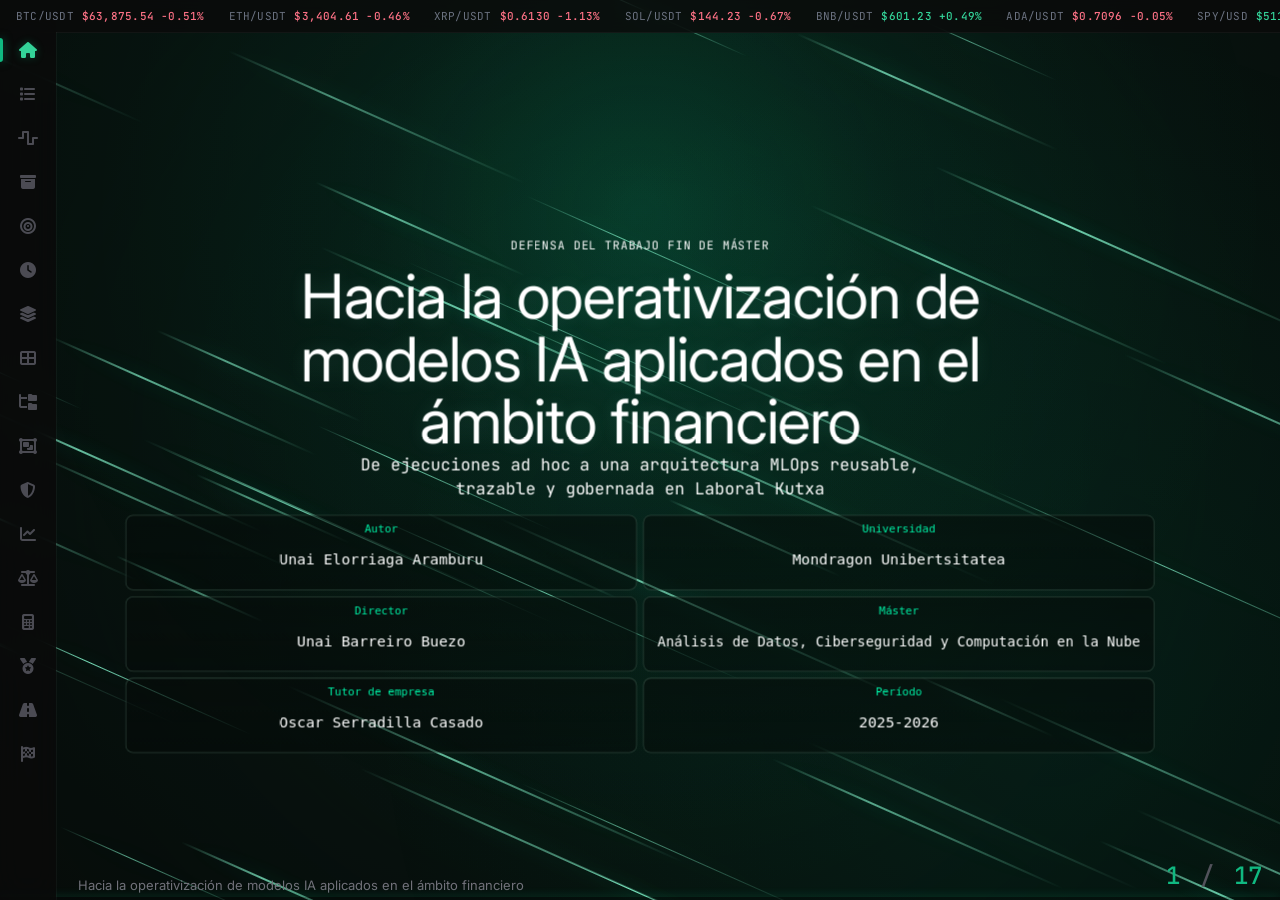
==== commit e0e2592f: "mejoras de contenido" ====
--- a/presentation/index.html
+++ b/presentation/index.html
@@ -175,7 +175,8 @@
                   <li class="fragment" data-fragment-index="9">Resultados obtenidos</li>
                   <li class="fragment" data-fragment-index="10">Marco legislativo</li>
                   <li class="fragment" data-fragment-index="11">Memoria económica y viabilidad</li>
-                  <li class="fragment" data-fragment-index="12">Conclusiones y líneas futuras</li>
+                  <li class="fragment" data-fragment-index="12">Conclusiones</li>
+                  <li class="fragment" data-fragment-index="13">Trabajo futuro</li>
                 </ol>
               </div>
               <div class="chart-panel finance-grid">
@@ -371,7 +372,7 @@
             <div class="timeline phases planning-premium-grid">
               <div class="step planning-step focus-target" data-plan-focus="0">
                 <div class="planning-head"><span class="context-icon"><i class="fa-solid fa-diagram-project"></i></span><strong>Fase 1</strong></div>
-                <span>Chronos Engine</span>
+                <span>Productivización del modelo de Renta Fija Privada</span>
               </div>
               <div class="step planning-step focus-target" data-plan-focus="1">
                 <div class="planning-head"><span class="context-icon"><i class="fa-solid fa-cubes"></i></span><strong>Fase 2</strong></div>
@@ -379,7 +380,7 @@
               </div>
               <div class="step planning-step focus-target" data-plan-focus="2">
                 <div class="planning-head"><span class="context-icon"><i class="fa-solid fa-shuffle"></i></span><strong>Fase 3</strong></div>
-                <span>Validación con Asset Allocation</span>
+                <span>Validación con el modelo Asset Allocation</span>
               </div>
             </div>
             <div class="image-wide planning-image-frame focus-target" data-plan-focus="3"><img src="./assets/images/planificacion.png" alt="Cronograma del proyecto" /></div>
@@ -432,6 +433,7 @@
 
               <span class="fragment mlops-step-trigger" data-fragment-index="0" data-mlops-step="1" aria-hidden="true"></span>
               <span class="fragment mlops-step-trigger" data-fragment-index="1" data-mlops-step="2" aria-hidden="true"></span>
+              <span class="fragment mlops-practice-expand-trigger" data-fragment-index="2" aria-hidden="true"></span>
             </div>
           </div>
         </section>
@@ -592,18 +594,23 @@
             <div class="story-sequence">
               <article class="story-stage" data-story-focus="0">
                 <div class="story-stage-head"><span class="context-icon"><i class="fa-solid fa-layer-group"></i></span><h3>Por qué usar plantillas</h3></div>
-                <p class="mlops-caption">La mayoría del código de plataforma es reusable. Estandarizar evita arrancar desde cero en cada modelo nuevo.</p>
-                <div class="kpi-row executive">
+                <p class="mlops-caption template-intro-caption">La mayoría del código de plataforma es reusable. Estandarizar evita arrancar desde cero en cada modelo nuevo.</p>
+                <div class="kpi-row executive template-intro-kpi">
                   <div class="kpi-card highlight"><span>Reutilizable</span><strong>Base común</strong></div>
                   <div class="kpi-card highlight"><span>Tiempo de arranque</span><strong>Mucho menor</strong></div>
                   <div class="kpi-card highlight"><span>Calidad operativa</span><strong>Homogénea</strong></div>
                 </div>
+                <div class="grid-3 compact story-bullet-grid template-intro-notes">
+                  <article class="card"><p>Se reutiliza estructura técnica y contratos base desde el primer día del proyecto.</p></article>
+                  <article class="card"><p>El arranque se acelera al mantener pipeline, CI/CD y convenciones ya validadas.</p></article>
+                  <article class="card"><p>La operación queda homogénea y trazable para auditoría, mantenimiento y evolución.</p></article>
+                </div>
               </article>
 
               <article class="story-stage template-scope-stage" data-story-focus="1">
                 <div class="grid-2 story-intro-grid template-scope-grid">
                   <article class="card template-scope-card">
-                    <h3 class="template-scope-title"><span class="context-icon icon-tone-green"><i class="fa-solid fa-check"></i></span><span>Sí resuelve</span></h3>
+                    <h3 class="template-scope-title"><span class="context-icon icon-tone-green"><i class="fa-solid fa-gears"></i></span><span>Procesos automatizados</span></h3>
                     <div class="template-scope-lines">
                       <p>Estructura base de repositorio y contratos.</p>
                       <p>Despliegue homogéneo por entornos y CI/CD.</p>
@@ -611,9 +618,9 @@
                     </div>
                   </article>
                   <article class="card warn template-scope-card">
-                    <h3 class="template-scope-title"><span class="context-icon icon-tone-red"><i class="fa-solid fa-xmark"></i></span><span>No resuelve</span></h3>
+                    <h3 class="template-scope-title"><span class="context-icon icon-tone-red"><i class="fa-solid fa-brain"></i></span><span>En función del modelo</span></h3>
                     <div class="template-scope-lines">
-                      <p>La lógica de negocio del modelo.</p>
+                      <p>La lógica de negocio.</p>
                       <p>Las features, algoritmos y reglas concretas.</p>
                       <p>Los KPIs funcionales del caso de uso.</p>
                     </div>
@@ -766,22 +773,22 @@
                 <div class="story-stage-head"><span class="context-icon"><i class="fa-solid fa-chart-line"></i></span><h3>Resultados tangibles y operativos</h3></div>
                 <div class="grid-2 results-single-grid">
                   <article class="card highlight result-card">
-                    <div class="result-point"><span class="context-icon icon-tone-green"><i class="fa-solid fa-cubes"></i></span><p>Resultados tangibles: 2 modelos productivizados, Plantillas</p></div>
+                    <div class="result-point"><span class="context-icon icon-tone-green"><i class="fa-solid fa-trophy"></i></span><p>Resultados tangibles: 2 modelos productivizados, Plantillas</p></div>
                   </article>
                   <article class="card result-card">
-                    <div class="result-point"><span class="context-icon icon-tone-blue"><i class="fa-solid fa-database"></i></span><p>Trazabilidad y auditoría de ciclo de vida con registro en MLflow y persistencia en Teradata</p></div>
+                    <div class="result-point"><span class="context-icon icon-tone-blue"><i class="fa-solid fa-trophy"></i></span><p>Trazabilidad y auditoría de ciclo de vida con registro en MLflow y persistencia en Teradata</p></div>
                   </article>
                   <article class="card result-card">
-                    <div class="result-point"><span class="context-icon icon-tone-amber"><i class="fa-solid fa-gauge-high"></i></span><p>Reducción de tiempos de arranque por reutilización de plantilla TYM.MLOpsTemplate y CI/CD homogéneo</p></div>
+                    <div class="result-point"><span class="context-icon icon-tone-amber"><i class="fa-solid fa-trophy"></i></span><p>Reducción de tiempos de arranque por reutilización de plantilla TYM.MLOpsTemplate y CI/CD homogéneo</p></div>
                   </article>
                   <article class="card result-card">
-                    <div class="result-point"><span class="context-icon icon-tone-red"><i class="fa-solid fa-shield-halved"></i></span><p>Reducción de errores de integración gracias a contratos de datos y artefactos en YAML</p></div>
+                    <div class="result-point"><span class="context-icon icon-tone-red"><i class="fa-solid fa-trophy"></i></span><p>Reducción de errores de integración gracias a contratos de datos y artefactos en YAML</p></div>
                   </article>
                   <article class="card result-card">
-                    <div class="result-point"><span class="context-icon icon-tone-cyan"><i class="fa-solid fa-shuffle"></i></span><p>Reutilización demostrada en segundo caso de negocio sin rediseñar la infraestructura base</p></div>
+                    <div class="result-point"><span class="context-icon icon-tone-cyan"><i class="fa-solid fa-trophy"></i></span><p>Reutilización demostrada en segundo caso de negocio sin rediseñar la infraestructura base</p></div>
                   </article>
                   <article class="card result-card">
-                    <div class="result-point"><span class="context-icon icon-tone-blue"><i class="fa-solid fa-file-lines"></i></span><p>Documentación operativa (README.md, USER-GUIDE.md, AZURE-DOCS.md) como soporte de transferencia y mantenimiento</p></div>
+                    <div class="result-point"><span class="context-icon icon-tone-blue"><i class="fa-solid fa-trophy"></i></span><p>Documentación operativa (README.md, USER-GUIDE.md, AZURE-DOCS.md) como soporte de transferencia y mantenimiento</p></div>
                   </article>
                 </div>
               </article>
@@ -827,8 +834,8 @@
               <article class="story-stage memoria-stage" data-story-focus="1">
                 <div class="story-stage-head"><span class="context-icon"><i class="fa-solid fa-scale-balanced"></i></span><h3>Viabilidad y ROI</h3></div>
                 <div class="grid-2 compare">
-                  <article class="card ok"><h3>Sí existe evidencia</h3><p>Coste directo trazable y valor operativo: menos esfuerzo incremental, más control y más reutilización.</p></article>
-                  <article class="card warn"><h3>Pendiente de consolidar</h3><p>No se presenta ROI monetario cerrado por falta de serie histórica suficientemente larga.</p></article>
+                  <article class="card ok"><h3 class="card-h3-with-icon"><span class="context-icon icon-tone-green"><i class="fa-solid fa-check"></i></span><span>Sí existe evidencia</span></h3><p>Reducción de tiempos de arranque por reutilización del estándar de productivización</p></article>
+                  <article class="card warn"><h3 class="card-h3-with-icon"><span class="context-icon icon-tone-amber"><i class="fa-solid fa-screwdriver-wrench"></i></span><span>Retorno sobre la inversión (ROI)</span></h3><p>Pendiente de consolidar mediante nuevas productivizaciones y la utilización de la información de los modelos para las inversiones de la empresa.</p></article>
                 </div>
               </article>
 
@@ -883,7 +890,7 @@
                     <li>Chronos Engine: 4 meses</li>
                     <li>Asset Allocation: 3 semanas</li>
                   </ul>
-                  <p class="statement">* Entre Chronos y Asset ha habido una reducción del 75% del tiempo de productivización, y las plantillas pueden tener un impacto notable en la reducción de tiempos (sin evaluar las particularidades de cada proyecto).</p>
+                  <p class="statement">* Entre el modelo de Renta Fija Privada y el de Asset Allocation ha habido una reducción del 75% del tiempo de productivización utilizando el estándar de productivización. Las plantillas pueden tener un impacto notable en la reducción de tiempos.</p>
                 </article>
               </article>
 
--- a/presentation/css/theme.css
+++ b/presentation/css/theme.css
@@ -1907,23 +1907,58 @@
 }
 
 .mlops-practice {
+  position: relative;
   border: 1px solid rgba(62, 79, 72, 0.62);
   border-radius: 10px;
   padding: 18px 16px;
   background: linear-gradient(180deg, rgba(7, 11, 10, 0.78) 0%, rgba(5, 9, 8, 0.72) 100%);
-}
-
-.mlops-practice h4 {
-  margin: 0 0 10px;
-  font-size: 0.52em;
+  min-height: 154px;
+  overflow: hidden;
+}
+
+.mlops-stage-practices .mlops-practice h4 {
+  margin: 0;
+  position: absolute;
+  left: 50%;
+  top: 50%;
+  transform: translate(-50%, -50%);
+  width: fit-content;
+  max-width: calc(100% - 32px);
+  line-height: 1.28;
+  text-align: left;
+  font-size: 0.44em;
+  letter-spacing: -0.01em;
+  white-space: nowrap;
   color: #def2e7;
-}
-
-.mlops-practice p {
+  transition: left 520ms cubic-bezier(0.22, 0.61, 0.36, 1), top 520ms cubic-bezier(0.22, 0.61, 0.36, 1), transform 520ms cubic-bezier(0.22, 0.61, 0.36, 1);
+}
+
+.mlops-stage-practices .mlops-practice p {
   margin: 0;
   font-size: 0.42em;
   line-height: 1.44;
   color: #92aa9f;
+  padding-top: 46px;
+  box-sizing: border-box;
+  max-height: 0;
+  opacity: 0;
+  overflow: hidden;
+  transform: translateY(10px);
+  transition: max-height 360ms ease, opacity 280ms ease, transform 360ms ease;
+  transition-delay: 0s;
+}
+
+.mlops-stage-practices.is-expanded .mlops-practice h4 {
+  left: 16px;
+  top: 18px;
+  transform: translate(0, 0);
+}
+
+.mlops-stage-practices.is-expanded .mlops-practice p {
+  max-height: 260px;
+  opacity: 1;
+  transform: translateY(0);
+  transition-delay: 520ms, 520ms, 520ms;
 }
 
 .story-sequence {
--- a/presentation/css/overrides.css
+++ b/presentation/css/overrides.css
@@ -961,6 +961,66 @@
   display: none !important;
 }
 
+.template-sequence-slide .template-intro-caption {
+  width: max-content;
+  max-width: none;
+  margin-left: auto;
+  margin-right: auto;
+  white-space: nowrap;
+}
+
+.template-sequence-slide .template-intro-kpi .kpi-card span {
+  display: flex;
+  align-items: center;
+  gap: 8px;
+}
+
+.template-sequence-slide .template-intro-kpi .kpi-card span::before {
+  content: "\f00c";
+  width: 26px;
+  height: 26px;
+  border-radius: 8px;
+  display: inline-flex;
+  align-items: center;
+  justify-content: center;
+  flex: 0 0 26px;
+  box-sizing: border-box;
+  border: 1px solid rgba(16, 185, 129, 0.3);
+  background: rgba(16, 185, 129, 0.1);
+  color: var(--premium-green);
+  font-family: "Font Awesome 6 Free";
+  font-weight: 900;
+  font-size: 12px;
+  line-height: 1;
+}
+
+.template-sequence-slide .template-intro-notes {
+  margin-top: 4px;
+}
+
+.template-sequence-slide .template-intro-notes .card {
+  min-height: 112px;
+  padding: 14px;
+}
+
+.template-sequence-slide .template-intro-notes .card p {
+  margin: 0;
+  font-size: 0.39em;
+  line-height: 1.42;
+}
+
+@media (max-width: 1280px) {
+  .template-sequence-slide .template-intro-caption {
+    width: auto;
+    max-width: 100%;
+    white-space: normal;
+  }
+
+  .template-sequence-slide .template-intro-notes .card {
+    min-height: 0;
+  }
+}
+
 .template-sequence-slide .template-scope-grid {
   gap: 12px;
 }
@@ -1001,7 +1061,7 @@
 .results-sequence-slide .results-stage {
   display: flex;
   flex-direction: column;
-  gap: 14px;
+  gap: 10px;
   height: 100%;
   padding: 0 !important;
   border: 0 !important;
@@ -1015,34 +1075,34 @@
 
 .results-sequence-slide .results-single-grid {
   flex: 1 1 auto;
-  gap: 14px;
+  gap: 10px;
   grid-template-rows: repeat(3, minmax(0, 1fr));
 }
 
 .results-sequence-slide .result-card {
   min-height: 0;
-  padding: 20px 18px;
+  padding: 16px;
 }
 
 .results-sequence-slide .result-point {
   display: grid;
-  grid-template-columns: 38px minmax(0, 1fr);
-  gap: 12px;
-  align-items: center;
+  grid-template-columns: 34px minmax(0, 1fr);
+  gap: 10px;
+  align-items: flex-start;
 }
 
 .results-sequence-slide .result-point .context-icon {
-  width: 34px;
-  height: 34px;
-  border-radius: 10px;
-  font-size: 14px;
+  width: 30px;
+  height: 30px;
+  border-radius: 9px;
+  font-size: 12px;
   margin-top: 0;
 }
 
 .results-sequence-slide .result-point p {
   margin: 0;
-  font-size: 0.48em;
-  line-height: 1.42;
+  font-size: 0.45em;
+  line-height: 1.34;
   color: #d7dde4 !important;
 }
 
@@ -1052,7 +1112,7 @@
 }
 
 .results-sequence-slide .story-sequence {
-  min-height: 620px;
+  min-height: 590px;
   margin-top: 16px;
 }
 
@@ -1131,7 +1191,8 @@
 
 .conclusions-final-slide .conclusions-card,
 .conclusions-final-slide .conclusions-time-card {
-  max-width: 1520px;
+  width: 100%;
+  max-width: none;
   margin: 0 auto;
 }
 
@@ -1180,6 +1241,8 @@
   margin: 10px 0 0;
   font-size: 0.42em;
   line-height: 1.4;
+  width: 100%;
+  max-width: none;
 }
 
 .mlops-sequence-slide .mlops-stage {
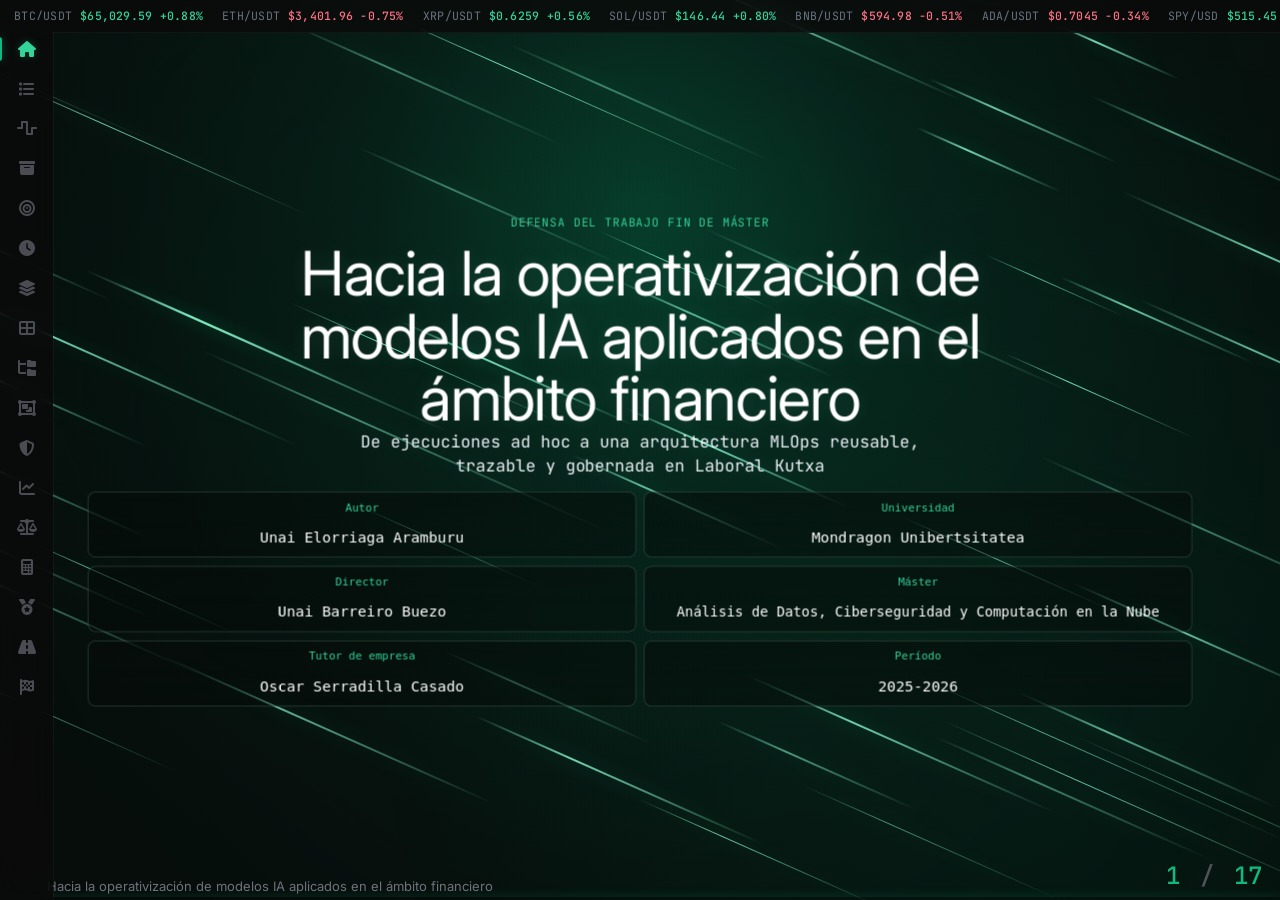
==== commit 15bf08fd: "version stable" ====
--- a/presentation/index.html
+++ b/presentation/index.html
@@ -234,12 +234,12 @@
               <table class="context-ods-table" aria-label="ODS alineados y justificación en el proyecto">
                 <tbody>
                   <tr>
+                    <th scope="row">ODS 8</th>
+                    <td><strong>Trabajo decente y crecimiento económico:</strong> reducción de retrabajo técnico y de tareas manuales repetitivas mediante automatización MLOps.</td>
+                  </tr>
+                  <tr>
                     <th scope="row">ODS 9</th>
                     <td><strong>Industria, innovación e infraestructura:</strong> industrialización reusable de modelos con contratos, componentes y pipelines estructurados.</td>
-                  </tr>
-                  <tr>
-                    <th scope="row">ODS 8</th>
-                    <td><strong>Trabajo decente y crecimiento económico:</strong> reducción de retrabajo técnico y de tareas manuales repetitivas mediante automatización MLOps.</td>
                   </tr>
                   <tr>
                     <th scope="row">ODS 16</th>
--- a/presentation/css/overrides.css
+++ b/presentation/css/overrides.css
@@ -12,6 +12,17 @@
   --premium-green: #34d399;
   --premium-red: #fb7185;
   --premium-blue: #60a5fa;
+  --text-white-strong: #ffffff;
+  --text-white-main: #f7fafd;
+  --text-white-soft: #eef3f8;
+  --text-white-muted: #e6edf4;
+  --ticker-height: clamp(1.85rem, 1.65rem + 0.45vw, 2.15rem);
+  --rail-width: clamp(3rem, 2.6rem + 0.9vw, 3.75rem);
+  --content-gutter: clamp(0.9rem, 0.45rem + 0.95vw, 1.9rem);
+  --content-safe-inline-pad: max(var(--content-gutter), calc(var(--rail-width) + 0.35rem));
+  --content-top-pad: clamp(0.3rem, 0.8vh, 0.8rem);
+  --slide-shell-max-width: 98rem;
+  --slide-shell-max-width-wide: 104rem;
 }
 
 ::selection {
@@ -27,14 +38,16 @@
 }
 
 .reveal .slides {
-  margin-top: 78px;
-  padding-left: 0;
+  position: absolute;
+  margin: 0;
+  padding: 0;
 }
 
 .reveal .slides section {
   box-sizing: border-box;
-  --section-pad-left: 82px;
-  --section-pad-right: 30px;
+  --section-pad-left: var(--content-safe-inline-pad);
+  --section-pad-right: var(--content-safe-inline-pad);
+  padding-block: var(--content-top-pad);
   padding-left: var(--section-pad-left);
   padding-right: var(--section-pad-right);
 }
@@ -70,17 +83,28 @@
 .slide-pad {
   background: var(--premium-card) !important;
   border: 1px solid var(--premium-border) !important;
-  border-radius: 22px !important;
+  border-radius: clamp(0.95rem, 0.75rem + 0.45vw, 1.35rem) !important;
   box-shadow: 0 20px 60px -15px rgba(0, 0, 0, 0.82) !important;
   backdrop-filter: blur(18px) !important;
-  padding: 40px 50px 34px;
-  padding-top: 74px;
-}
-
-@media (min-width: 1121px) {
-  .reveal .slides section > .slide-pad {
-    left: calc((var(--section-pad-right) - var(--section-pad-left)) / 2);
-  }
+  padding: clamp(0.95rem, 0.65rem + 0.95vw, 2rem);
+  padding-top: clamp(3rem, 2.5rem + 1vw, 4.25rem);
+}
+
+.reveal .slides section > .slide-pad {
+  display: flex;
+  flex-direction: column;
+  inline-size: min(100%, var(--slide-shell-max-width));
+  margin-inline: auto;
+}
+
+.slide-pad.story-sequence-slide .story-sequence,
+.slide-pad.mlops-sequence-slide .mlops-sequence,
+.slide-pad.governance-sequence-slide .governance-terminal-grid {
+  flex: 0 0 auto;
+}
+
+.slide-pad.governance-sequence-slide .governance-terminal-grid {
+  min-height: 0;
 }
 
 .slide-pad::before {
@@ -103,7 +127,7 @@
 }
 
 .window-header {
-  height: 40px;
+  height: 36px;
   border-bottom: 1px solid var(--premium-border-soft);
   background: rgba(255, 255, 255, 0.01);
   padding: 0 14px;
@@ -163,7 +187,7 @@
   left: 0;
   right: 0;
   z-index: 12;
-  height: 32px;
+  height: var(--ticker-height);
   border-bottom: 1px solid var(--premium-border-soft);
   background: rgba(10, 10, 10, 0.8);
   backdrop-filter: blur(10px);
@@ -172,8 +196,8 @@
 }
 
 .ticker-track {
-  gap: 24px;
-  padding-left: 16px;
+  gap: clamp(1rem, 0.8rem + 0.5vw, 1.5rem);
+  padding-left: clamp(0.65rem, 0.45rem + 0.55vw, 1rem);
   animation: ticker-loop 60s linear infinite;
 }
 
@@ -184,8 +208,8 @@
 .ticker-symbol,
 .ticker-value {
   font-family: "JetBrains Mono", monospace;
-  font-size: 11px;
-  line-height: 32px;
+  font-size: clamp(0.62rem, 0.56rem + 0.22vw, 0.72rem);
+  line-height: var(--ticker-height);
   text-transform: uppercase;
   letter-spacing: 0.02em;
 }
@@ -209,9 +233,9 @@
 }
 
 .index-rail {
-  top: 32px;
+  top: var(--ticker-height);
   bottom: 0;
-  width: 56px;
+  width: var(--rail-width);
   z-index: 13;
 }
 
@@ -223,19 +247,19 @@
   background: rgba(10, 10, 10, 0.82);
   backdrop-filter: blur(14px);
   box-shadow: none;
-  padding: 12px 8px;
-  gap: 8px;
+  padding: clamp(0.55rem, 0.5rem + 0.35vw, 0.8rem) clamp(0.35rem, 0.25rem + 0.25vw, 0.55rem);
+  gap: clamp(0.36rem, 0.28rem + 0.18vw, 0.5rem);
 }
 
 .rail-item {
-  height: 36px;
+  height: clamp(1.95rem, 1.75rem + 0.4vw, 2.3rem);
   border-radius: 10px;
 }
 
 .rail-item::before {
-  left: -8px;
-  width: 3px;
-  height: 24px;
+  left: -0.5rem;
+  width: 0.18rem;
+  height: clamp(1.2rem, 1.05rem + 0.55vw, 1.55rem);
   border-radius: 0 999px 999px 0;
 }
 
@@ -275,8 +299,8 @@
 }
 
 .terminal-chrome {
-  left: 78px;
-  bottom: 8px;
+  left: calc(var(--content-safe-inline-pad) - clamp(0.5rem, 0.35rem + 0.45vw, 0.8rem));
+  bottom: clamp(0.35rem, 0.25rem + 0.25vw, 0.6rem);
   z-index: 9;
   height: auto;
 }
@@ -337,7 +361,7 @@
 .market-chart-container {
   justify-content: flex-end;
   gap: 8px;
-  padding-right: 128px;
+  padding-right: clamp(3rem, 5.4vw, 8rem);
 }
 
 .market-price-line {
@@ -413,12 +437,12 @@
 }
 
 .context-premium-slide {
-  padding-top: 74px;
+  padding-top: clamp(3.1rem, 2.6rem + 1.1vw, 4.6rem);
 }
 
 .context-premium-head {
   gap: 10px;
-  margin-bottom: 20px;
+  margin-bottom: clamp(0.8rem, 0.55rem + 0.6vw, 1.25rem);
 }
 
 .context-premium-head span {
@@ -431,7 +455,7 @@
 }
 
 .context-premium-card {
-  padding: 20px;
+  padding: clamp(0.9rem, 0.75rem + 0.55vw, 1.25rem);
   opacity: 0.72;
   filter: none;
 }
@@ -518,11 +542,12 @@
 }
 
 .premium-meteor-slide .hero {
-  max-width: 1440px;
+  max-width: min(100%, var(--slide-shell-max-width-wide));
+  margin-inline: auto;
 }
 
 .premium-meteor-slide .premium-center-content {
-  width: min(1440px, 100%);
+  width: min(100%, var(--slide-shell-max-width-wide));
   margin-inline: auto;
 }
 
@@ -533,19 +558,19 @@
 }
 
 .premium-meteor-slide .hero .meta-grid {
-  max-width: 1440px;
-  margin-top: 20px;
-  gap: 8px;
+  max-width: min(100%, var(--slide-shell-max-width-wide));
+  margin-top: clamp(0.8rem, 0.6rem + 0.7vw, 1.35rem);
+  gap: clamp(0.4rem, 0.25rem + 0.5vw, 0.8rem);
 }
 
 .premium-meteor-slide .hero .meta-grid div {
-  padding: 10px 14px;
-  min-height: 76px;
+  padding: clamp(0.55rem, 0.4rem + 0.5vw, 0.85rem) clamp(0.75rem, 0.6rem + 0.4vw, 0.95rem);
+  min-height: clamp(3.2rem, 2.8rem + 1.1vw, 4.75rem);
 }
 
 .premium-meteor-slide .hero .meta-grid div span {
   font-size: 0.36em;
-  margin-bottom: 5px;
+  margin-bottom: clamp(0.12rem, 0.08rem + 0.2vw, 0.32rem);
 }
 
 .premium-meteor-slide .hero .meta-grid div strong {
@@ -554,7 +579,8 @@
 }
 
 .premium-meteor-slide .hero .meta-grid div:nth-child(4) strong {
-  white-space: nowrap;
+  white-space: normal;
+  text-wrap: balance;
   font-size: 0.45em;
 }
 
@@ -610,6 +636,78 @@
   transform: translateY(-2px);
 }
 
+.story-sequence-slide .story-sequence.story-sequence-auto-height {
+  min-height: 0 !important;
+  height: auto;
+  overflow: hidden;
+  will-change: height;
+  transition: none;
+}
+
+.story-sequence-slide .story-stage {
+  position: relative;
+  inset: auto;
+  display: none;
+  opacity: 0;
+  visibility: hidden;
+  transform: translateY(6px);
+}
+
+.story-sequence-slide .story-stage.is-active {
+  display: block;
+  opacity: 1;
+  visibility: visible;
+  transform: translateY(0);
+}
+
+.mlops-sequence-slide .mlops-sequence.mlops-sequence-auto-height {
+  min-height: 0 !important;
+  height: auto;
+  overflow: hidden;
+  will-change: height;
+  transition: none;
+}
+
+.governance-sequence-slide .govern-terminal {
+  min-height: 0;
+}
+
+.governance-sequence-slide .govern-right {
+  overflow: visible;
+}
+
+.governance-sequence-slide .govern-detail-stage {
+  position: relative;
+  inset: auto;
+  display: none;
+  opacity: 0;
+  visibility: hidden;
+  transform: translateY(4px);
+}
+
+.governance-sequence-slide .govern-detail-stage.is-active {
+  display: block;
+  opacity: 1;
+  visibility: visible;
+  transform: translateY(0);
+}
+
+.governance-sequence-slide .govern-detail-stage .image-box {
+  block-size: auto;
+  aspect-ratio: 16 / 9;
+  min-block-size: clamp(11rem, 22vh, 14rem);
+  max-block-size: clamp(14rem, 33vh, 20rem);
+  display: flex;
+  align-items: center;
+  justify-content: center;
+}
+
+.governance-sequence-slide .govern-detail-stage .image-box img {
+  width: 100%;
+  height: 100%;
+  object-fit: contain;
+}
+
 .context-ods-wrap {
   margin-top: 16px;
   padding: 0;
@@ -626,7 +724,7 @@
 
 .context-ods-title {
   margin: 0;
-  padding: 16px 18px;
+  padding: clamp(0.75rem, 0.58rem + 0.45vw, 1rem) clamp(0.8rem, 0.65rem + 0.55vw, 1.15rem);
   border-bottom: 1px solid rgba(255, 255, 255, 0.03);
 }
 
@@ -635,8 +733,8 @@
 }
 
 .context-ods-head-icon {
-  width: 30px;
-  height: 30px;
+  width: clamp(1.5rem, 1.35rem + 0.25vw, 1.9rem);
+  height: clamp(1.5rem, 1.35rem + 0.25vw, 1.9rem);
 }
 
 .context-ods-table {
@@ -645,7 +743,7 @@
 
 .context-ods-table th,
 .context-ods-table td {
-  padding: 14px 16px;
+  padding: clamp(0.6rem, 0.5rem + 0.45vw, 0.9rem) clamp(0.72rem, 0.58rem + 0.45vw, 1rem);
   background: transparent;
   border-top: 1px solid rgba(255, 255, 255, 0.03);
   border-bottom: 0;
@@ -657,7 +755,7 @@
 }
 
 .context-ods-table th {
-  width: 94px;
+  width: clamp(4.9rem, 4.25rem + 1.2vw, 6rem);
   border-left: 0;
   border-radius: 0;
   color: #d4d4d8;
@@ -689,8 +787,8 @@
 }
 
 .chronos-sequence-shell {
-  min-height: 512px;
-  margin-top: 10px;
+  min-height: clamp(28rem, 56vh, 34rem);
+  margin-top: clamp(0.4rem, 0.2rem + 0.4vw, 0.75rem);
 }
 
 .chronos-premium-slide .chronos-stage {
@@ -753,7 +851,7 @@
 }
 
 .chronos-definition-card {
-  height: 100%;
+  height: auto;
   padding: 18px;
 }
 
@@ -808,10 +906,10 @@
 .chronos-family-matrix {
   display: grid;
   grid-template-columns: repeat(2, minmax(0, 1fr));
-  grid-template-rows: repeat(2, minmax(0, 1fr));
+  grid-template-rows: repeat(2, minmax(0, auto));
   gap: 10px;
-  height: 100%;
-  align-items: stretch;
+  height: auto;
+  align-items: start;
 }
 
 .chronos-family-card {
@@ -937,7 +1035,13 @@
 }
 
 .chronos-stage-visual {
-  max-height: 360px;
+  block-size: auto;
+  aspect-ratio: 16 / 9;
+  min-block-size: clamp(12rem, 28vh, 16rem);
+  max-block-size: clamp(15rem, 36vh, 21rem);
+  display: flex;
+  align-items: center;
+  justify-content: center;
 }
 
 .chronos-report-grid {
@@ -947,7 +1051,20 @@
 }
 
 .chronos-report-grid .image-box {
-  max-height: 246px;
+  block-size: auto;
+  aspect-ratio: 16 / 10;
+  min-block-size: clamp(9.5rem, 20vh, 12rem);
+  max-block-size: clamp(11rem, 26vh, 15rem);
+  display: flex;
+  align-items: center;
+  justify-content: center;
+}
+
+.chronos-stage-visual img,
+.chronos-report-grid .image-box img {
+  width: 100%;
+  height: 100%;
+  object-fit: contain;
 }
 
 .template-sequence-slide .template-scope-stage {
@@ -962,11 +1079,12 @@
 }
 
 .template-sequence-slide .template-intro-caption {
-  width: max-content;
-  max-width: none;
+  width: auto;
+  max-width: min(100%, 76ch);
   margin-left: auto;
   margin-right: auto;
-  white-space: nowrap;
+  white-space: normal;
+  text-wrap: balance;
 }
 
 .template-sequence-slide .template-intro-kpi .kpi-card span {
@@ -977,13 +1095,13 @@
 
 .template-sequence-slide .template-intro-kpi .kpi-card span::before {
   content: "\f00c";
-  width: 26px;
-  height: 26px;
+  width: 1.55em;
+  height: 1.55em;
   border-radius: 8px;
   display: inline-flex;
   align-items: center;
   justify-content: center;
-  flex: 0 0 26px;
+  flex: 0 0 1.55em;
   box-sizing: border-box;
   border: 1px solid rgba(16, 185, 129, 0.3);
   background: rgba(16, 185, 129, 0.1);
@@ -999,8 +1117,8 @@
 }
 
 .template-sequence-slide .template-intro-notes .card {
-  min-height: 112px;
-  padding: 14px;
+  min-height: clamp(5.7rem, 5.25rem + 1vw, 7rem);
+  padding: clamp(0.65rem, 0.5rem + 0.4vw, 0.9rem);
 }
 
 .template-sequence-slide .template-intro-notes .card p {
@@ -1054,15 +1172,43 @@
   margin: 0;
 }
 
+.asset-sequence-slide .image-wide {
+  block-size: auto;
+  aspect-ratio: 16 / 9;
+  min-block-size: clamp(12rem, 28vh, 16rem);
+  max-block-size: clamp(15rem, 36vh, 21rem);
+  display: flex;
+  align-items: center;
+  justify-content: center;
+}
+
+.asset-sequence-slide .image-wide img {
+  width: 100%;
+  height: 100%;
+  object-fit: contain;
+}
+
 .template-sequence-slide .template-structure-image {
-  max-height: 520px;
+  block-size: auto;
+  aspect-ratio: 16 / 9;
+  min-block-size: clamp(13.5rem, 30vh, 20rem);
+  max-block-size: clamp(18rem, 44vh, 27rem);
+  display: flex;
+  align-items: center;
+  justify-content: center;
+}
+
+.template-sequence-slide .template-structure-image img {
+  width: 100%;
+  height: 100%;
+  object-fit: contain;
 }
 
 .results-sequence-slide .results-stage {
   display: flex;
   flex-direction: column;
   gap: 10px;
-  height: 100%;
+  height: auto;
   padding: 0 !important;
   border: 0 !important;
   background: transparent !important;
@@ -1074,26 +1220,27 @@
 }
 
 .results-sequence-slide .results-single-grid {
-  flex: 1 1 auto;
+  flex: 0 0 auto;
   gap: 10px;
-  grid-template-rows: repeat(3, minmax(0, 1fr));
+  grid-template-rows: repeat(3, minmax(0, auto));
+  align-content: start;
 }
 
 .results-sequence-slide .result-card {
   min-height: 0;
-  padding: 16px;
+  padding: clamp(0.68rem, 0.52rem + 0.55vw, 1rem);
 }
 
 .results-sequence-slide .result-point {
   display: grid;
-  grid-template-columns: 34px minmax(0, 1fr);
-  gap: 10px;
+  grid-template-columns: clamp(1.7rem, 1.55rem + 0.4vw, 2.15rem) minmax(0, 1fr);
+  gap: clamp(0.42rem, 0.3rem + 0.32vw, 0.65rem);
   align-items: flex-start;
 }
 
 .results-sequence-slide .result-point .context-icon {
-  width: 30px;
-  height: 30px;
+  width: clamp(1.5rem, 1.35rem + 0.45vw, 1.9rem);
+  height: clamp(1.5rem, 1.35rem + 0.45vw, 1.9rem);
   border-radius: 9px;
   font-size: 12px;
   margin-top: 0;
@@ -1112,7 +1259,7 @@
 }
 
 .results-sequence-slide .story-sequence {
-  min-height: 590px;
+  min-height: 0;
   margin-top: 16px;
 }
 
@@ -1137,7 +1284,7 @@
 }
 
 .memoria-sequence-slide .story-sequence {
-  min-height: 560px;
+  min-height: 0;
   margin-top: 14px;
 }
 
@@ -1162,8 +1309,10 @@
 }
 
 .memoria-slide .memoria-images-grid .image-box {
-  height: 290px;
-  max-height: none;
+  block-size: auto;
+  aspect-ratio: 16 / 10;
+  min-block-size: clamp(10rem, 22vh, 13rem);
+  max-block-size: clamp(13rem, 30vh, 18rem);
 }
 
 .memoria-slide .memoria-images-grid .image-box img {
@@ -1174,7 +1323,7 @@
 }
 
 .conclusions-final-slide .story-sequence {
-  min-height: 640px;
+  min-height: 0;
   margin-top: 12px;
 }
 
@@ -1197,7 +1346,7 @@
 }
 
 .conclusions-final-slide .conclusions-card {
-  padding: 18px 18px 14px;
+  padding: clamp(0.75rem, 0.62rem + 0.5vw, 1.15rem) clamp(0.75rem, 0.62rem + 0.5vw, 1.15rem) clamp(0.65rem, 0.5rem + 0.3vw, 0.9rem);
 }
 
 .conclusions-final-slide .conclusions-card h3,
@@ -1213,22 +1362,22 @@
 
 .conclusions-final-slide .conclusions-table th,
 .conclusions-final-slide .conclusions-table td {
-  padding: 8px 10px;
+  padding: clamp(0.38rem, 0.28rem + 0.35vw, 0.6rem) clamp(0.45rem, 0.34rem + 0.35vw, 0.7rem);
   line-height: 1.34;
 }
 
 .conclusions-final-slide .conclusions-table th:first-child,
 .conclusions-final-slide .conclusions-table td:first-child {
-  width: 132px;
+  width: clamp(6.2rem, 5rem + 2.5vw, 8.25rem);
   white-space: nowrap;
 }
 
 .conclusions-final-slide .conclusions-time-card {
-  padding: 18px 20px;
+  padding: clamp(0.75rem, 0.62rem + 0.5vw, 1.15rem) clamp(0.82rem, 0.68rem + 0.55vw, 1.25rem);
 }
 
 .conclusions-final-slide .conclusions-time-list {
-  margin: 12px 0 10px 26px;
+  margin: clamp(0.45rem, 0.32rem + 0.35vw, 0.8rem) 0 clamp(0.4rem, 0.26rem + 0.35vw, 0.65rem) clamp(1rem, 0.78rem + 0.8vw, 1.6rem);
   padding: 0;
 }
 
@@ -1246,10 +1395,29 @@
 }
 
 .mlops-sequence-slide .mlops-stage {
+  position: relative;
+  inset: auto;
+  display: none;
+  opacity: 0;
+  visibility: hidden;
+  transform: translateY(6px);
+  justify-content: flex-start;
+  gap: 12px;
   border: 0 !important;
   background: transparent !important;
   box-shadow: none !important;
   padding: 0 !important;
+}
+
+.mlops-sequence-slide .mlops-stage.is-active {
+  display: flex;
+  opacity: 1;
+  visibility: visible;
+  transform: translateY(0);
+}
+
+.mlops-sequence-slide .mlops-sequence {
+  margin-top: 12px;
 }
 
 .mlops-sequence-slide .mlops-stage-stack .mlops-tools-grid,
@@ -1381,10 +1549,10 @@
 }
 
 .futures-premium-slide .future-item {
-  min-height: 108px;
+  min-height: clamp(5.25rem, 4.8rem + 1.2vh, 6.8rem);
   display: flex;
   align-items: center;
-  padding: 16px 16px;
+  padding: clamp(0.72rem, 0.58rem + 0.45vw, 1rem) clamp(0.72rem, 0.58rem + 0.45vw, 1rem);
 }
 
 .futures-premium-slide .future-item-wide {
@@ -1398,8 +1566,8 @@
 }
 
 .futures-premium-slide .future-item-head .context-icon {
-  width: 30px;
-  height: 30px;
+  width: clamp(1.45rem, 1.28rem + 0.4vw, 1.9rem);
+  height: clamp(1.45rem, 1.28rem + 0.4vw, 1.9rem);
   border-radius: 8px;
   font-size: 13px;
   flex: 0 0 auto;
@@ -1487,26 +1655,39 @@
   text-decoration: none;
 }
 
+@media (min-width: 1800px) {
+  :root {
+    --content-gutter: clamp(1rem, 0.85rem + 0.8vw, 2.6rem);
+    --slide-shell-max-width: 102rem;
+    --slide-shell-max-width-wide: 108rem;
+  }
+}
+
 @media (max-width: 1120px) {
+  :root {
+    --ticker-height: 0rem;
+    --rail-width: clamp(2.75rem, 2.45rem + 0.9vw, 3.15rem);
+    --content-gutter: clamp(0.7rem, 0.45rem + 0.8vw, 1.05rem);
+    --content-top-pad: clamp(0.25rem, 0.65vh, 0.7rem);
+    --slide-shell-max-width: 100%;
+    --slide-shell-max-width-wide: 100%;
+  }
+
   .reveal .slides section {
-    --section-pad-left: 64px;
-    --section-pad-right: 16px;
+    --section-pad-left: var(--content-safe-inline-pad);
+    --section-pad-right: var(--content-safe-inline-pad);
     padding-left: var(--section-pad-left);
     padding-right: var(--section-pad-right);
   }
 
-  .reveal .slides {
-    margin-top: 58px;
-  }
-
   .slide-pad {
-    border-radius: 18px !important;
-    padding: 30px 26px 24px;
-    padding-top: 64px;
+    border-radius: clamp(0.8rem, 0.72rem + 0.35vw, 1.1rem) !important;
+    padding: clamp(0.75rem, 0.6rem + 0.6vw, 1.1rem) clamp(0.75rem, 0.55rem + 0.75vw, 1.25rem) clamp(0.62rem, 0.5rem + 0.45vw, 0.9rem);
+    padding-top: clamp(2.65rem, 2.3rem + 0.8vw, 3.3rem);
   }
 
   .context-premium-slide {
-    padding-top: 64px;
+    padding-top: clamp(2.4rem, 2.1rem + 0.9vw, 3.15rem);
   }
 
   .futures-premium-slide .future-grid {
@@ -1518,13 +1699,13 @@
   }
 
   .premium-meteor-slide .hero .meta-grid {
-    max-width: 760px;
-    gap: 12px;
+    max-width: 100%;
+    gap: clamp(0.5rem, 0.35rem + 0.45vw, 0.75rem);
   }
 
   .premium-meteor-slide .hero .meta-grid div {
     min-height: 0;
-    padding: 12px 14px;
+    padding: clamp(0.62rem, 0.5rem + 0.35vw, 0.8rem) clamp(0.68rem, 0.55rem + 0.4vw, 0.88rem);
   }
 
   .premium-meteor-slide .hero .meta-grid div span {
@@ -1541,7 +1722,7 @@
   }
 
   .chronos-sequence-shell {
-    min-height: 552px;
+    min-height: clamp(26rem, 50vh, 31rem);
   }
 
   .chronos-objective-grid,
@@ -1566,12 +1747,22 @@
     grid-template-columns: repeat(2, minmax(0, 1fr));
   }
 
-  .chronos-stage-visual {
-    max-height: 318px;
+  .chronos-stage-visual,
+  .asset-sequence-slide .image-wide {
+    max-block-size: clamp(12rem, 33vh, 18rem);
+  }
+
+  .chronos-report-grid .image-box,
+  .governance-sequence-slide .govern-detail-stage .image-box {
+    max-block-size: clamp(9.5rem, 23vh, 13.5rem);
+  }
+
+  .template-sequence-slide .template-structure-image {
+    max-block-size: clamp(14rem, 38vh, 22rem);
   }
 
   .results-sequence-slide .story-sequence {
-    min-height: 700px;
+    min-height: 0;
   }
 
   .results-sequence-slide .results-single-grid {
@@ -1579,7 +1770,7 @@
   }
 
   .results-sequence-slide .result-card {
-    padding: 16px 15px;
+    padding: clamp(0.62rem, 0.52rem + 0.32vw, 0.85rem) clamp(0.66rem, 0.54rem + 0.38vw, 0.95rem);
   }
 
   .results-sequence-slide .result-point {
@@ -1588,8 +1779,8 @@
   }
 
   .results-sequence-slide .result-point .context-icon {
-    width: 30px;
-    height: 30px;
+    width: clamp(1.4rem, 1.28rem + 0.45vw, 1.85rem);
+    height: clamp(1.4rem, 1.28rem + 0.45vw, 1.85rem);
     font-size: 12px;
   }
 
@@ -1598,11 +1789,11 @@
   }
 
   .memoria-slide .memoria-images-grid .image-box {
-    height: 240px;
+    max-block-size: clamp(10rem, 24vh, 14rem);
   }
 
   .memoria-sequence-slide .story-sequence {
-    min-height: 620px;
+    min-height: 0;
   }
 
   .conclusions-final-slide .conclusions-card h3 {
@@ -1614,17 +1805,17 @@
   }
 
   .conclusions-final-slide .story-sequence {
-    min-height: 700px;
+    min-height: 0;
   }
 
   .index-rail {
-    width: 50px;
-    top: 32px;
+    width: var(--rail-width);
+    top: 0;
   }
 
   .rail-shell {
-    padding: 10px 8px;
-    gap: 8px;
+    padding: clamp(0.45rem, 0.38rem + 0.25vw, 0.62rem) clamp(0.34rem, 0.24rem + 0.25vw, 0.5rem);
+    gap: clamp(0.3rem, 0.25rem + 0.18vw, 0.44rem);
   }
 
   .ticker-strip,
@@ -1633,7 +1824,7 @@
   }
 
   .market-chart-container {
-    padding-right: 52px;
+    padding-right: clamp(2rem, 4.8vw, 3.25rem);
   }
 
   .market-left-mask {
@@ -1647,6 +1838,19 @@
 }
 
 @media (max-width: 860px) {
+  :root {
+    --rail-width: clamp(2.45rem, 2.2rem + 1vw, 2.8rem);
+    --content-gutter: clamp(0.55rem, 0.35rem + 0.9vw, 0.85rem);
+    --content-top-pad: clamp(0.15rem, 0.45vh, 0.45rem);
+  }
+
+  .reveal .slides section {
+    --section-pad-left: var(--content-safe-inline-pad);
+    --section-pad-right: var(--content-safe-inline-pad);
+    padding-left: var(--section-pad-left);
+    padding-right: var(--section-pad-right);
+  }
+
   .context-premium-grid {
     grid-template-columns: 1fr;
   }
@@ -1695,22 +1899,36 @@
     grid-template-rows: none;
   }
 
+  .chronos-stage-visual,
+  .asset-sequence-slide .image-wide {
+    max-block-size: clamp(10.5rem, 31vh, 15rem);
+  }
+
+  .chronos-report-grid .image-box,
+  .governance-sequence-slide .govern-detail-stage .image-box {
+    max-block-size: clamp(8.75rem, 23vh, 12rem);
+  }
+
+  .template-sequence-slide .template-structure-image {
+    max-block-size: clamp(12rem, 34vh, 18rem);
+  }
+
   .results-sequence-slide .story-sequence {
     min-height: 0;
   }
 
   .results-sequence-slide .result-card {
-    padding: 14px;
+    padding: clamp(0.56rem, 0.48rem + 0.4vw, 0.8rem);
   }
 
   .results-sequence-slide .result-point {
-    grid-template-columns: 30px minmax(0, 1fr);
-    gap: 8px;
+    grid-template-columns: clamp(1.3rem, 1.15rem + 0.8vw, 1.7rem) minmax(0, 1fr);
+    gap: clamp(0.32rem, 0.2rem + 0.45vw, 0.5rem);
   }
 
   .results-sequence-slide .result-point .context-icon {
-    width: 26px;
-    height: 26px;
+    width: clamp(1.3rem, 1.15rem + 0.8vw, 1.7rem);
+    height: clamp(1.3rem, 1.15rem + 0.8vw, 1.7rem);
     font-size: 11px;
   }
 
@@ -1723,11 +1941,11 @@
   }
 
   .memoria-slide .memoria-images-grid .image-box {
-    height: 200px;
+    max-block-size: clamp(9rem, 22vh, 11.5rem);
   }
 
   .memoria-sequence-slide .story-sequence {
-    min-height: 900px;
+    min-height: 0;
   }
 
   .conclusions-final-slide .story-sequence {
@@ -1735,7 +1953,7 @@
   }
 
   .conclusions-final-slide .conclusions-card {
-    padding: 12px;
+    padding: clamp(0.55rem, 0.48rem + 0.35vw, 0.75rem);
   }
 
   .conclusions-final-slide .conclusions-table {
@@ -1744,11 +1962,11 @@
 
   .conclusions-final-slide .conclusions-table th,
   .conclusions-final-slide .conclusions-table td {
-    padding: 5px 6px;
+    padding: clamp(0.24rem, 0.18rem + 0.35vw, 0.42rem) clamp(0.28rem, 0.2rem + 0.35vw, 0.48rem);
   }
 
   .conclusions-final-slide .conclusions-time-card {
-    padding: 12px;
+    padding: clamp(0.55rem, 0.48rem + 0.35vw, 0.75rem);
   }
 
   .conclusions-final-slide .conclusions-time-list {
@@ -1760,31 +1978,190 @@
   }
 
   .context-ods-table th {
-    width: 84px;
-  }
-}
-
-/* Readability boost: white real slide content, keep visual accents */
+    width: clamp(4.1rem, 3.6rem + 1.6vw, 5.25rem);
+  }
+}
+
+.reveal .slides section > .slide-pad.fit-tight {
+  font-size: 0.95em;
+  padding-top: clamp(2.4rem, 2rem + 0.8vw, 3rem);
+}
+
+.reveal .slides section > .slide-pad.fit-compact {
+  font-size: 0.9em;
+  padding-top: clamp(2.1rem, 1.8rem + 0.7vw, 2.7rem);
+}
+
+.reveal .slides section > .slide-pad.fit-tight .grid-2,
+.reveal .slides section > .slide-pad.fit-tight .grid-3,
+.reveal .slides section > .slide-pad.fit-tight .kpi-row,
+.reveal .slides section > .slide-pad.fit-tight .timeline,
+.reveal .slides section > .slide-pad.fit-tight .story-sequence,
+.reveal .slides section > .slide-pad.fit-tight .mlops-sequence,
+.reveal .slides section > .slide-pad.fit-tight .governance-terminal-grid,
+.reveal .slides section > .slide-pad.fit-tight .chronos-report-grid,
+.reveal .slides section > .slide-pad.fit-tight .future-grid {
+  gap: clamp(0.45rem, 0.3rem + 0.3vw, 0.68rem);
+}
+
+.reveal .slides section > .slide-pad.fit-compact .grid-2,
+.reveal .slides section > .slide-pad.fit-compact .grid-3,
+.reveal .slides section > .slide-pad.fit-compact .kpi-row,
+.reveal .slides section > .slide-pad.fit-compact .timeline,
+.reveal .slides section > .slide-pad.fit-compact .story-sequence,
+.reveal .slides section > .slide-pad.fit-compact .mlops-sequence,
+.reveal .slides section > .slide-pad.fit-compact .governance-terminal-grid,
+.reveal .slides section > .slide-pad.fit-compact .chronos-report-grid,
+.reveal .slides section > .slide-pad.fit-compact .future-grid {
+  gap: clamp(0.35rem, 0.2rem + 0.25vw, 0.55rem);
+}
+
+/* Text harmonization: white readable content, preserve accent language */
+.reveal .slides .slide-pad {
+  color: var(--text-white-main);
+}
+
 .reveal .slides .slide-pad h1,
 .reveal .slides .slide-pad h2,
 .reveal .slides .slide-pad h3,
 .reveal .slides .slide-pad h4,
 .reveal .slides .slide-pad h5,
 .reveal .slides .slide-pad h6,
+.reveal .slides .slide-pad th,
+.reveal .slides .slide-pad strong {
+  color: var(--text-white-strong) !important;
+}
+
 .reveal .slides .slide-pad p,
 .reveal .slides .slide-pad li,
-.reveal .slides .slide-pad th,
 .reveal .slides .slide-pad td,
 .reveal .slides .slide-pad label,
 .reveal .slides .slide-pad small,
-.reveal .slides .slide-pad strong,
 .reveal .slides .slide-pad em,
 .reveal .slides .slide-pad a,
 .reveal .slides .slide-pad code,
+.reveal .slides .slide-pad .lead,
+.reveal .slides .slide-pad .statement,
+.reveal .slides .slide-pad .node,
+.reveal .slides .slide-pad .arrow,
+.reveal .slides .slide-pad .chart-caption,
+.reveal .slides .slide-pad .mlops-caption,
+.reveal .slides .slide-pad .context-premium-card p,
+.reveal .slides .slide-pad .objective-tile p,
+.reveal .slides .slide-pad .competencies-table td,
+.reveal .slides .slide-pad .clean-table td,
+.reveal .slides .slide-pad .clean-table th,
+.reveal .slides .slide-pad .context-ods-table th,
+.reveal .slides .slide-pad .context-ods-table td,
+.reveal .slides .slide-pad .chronos-eyebrow,
+.reveal .slides .slide-pad .chronos-definition-copy,
+.reveal .slides .slide-pad .chronos-definition-note,
+.reveal .slides .slide-pad .chronos-family-desc,
+.reveal .slides .slide-pad .chronos-family-sub,
+.reveal .slides .slide-pad .chronos-chip,
+.reveal .slides .slide-pad .chronos-stage-context p,
+.reveal .slides .slide-pad .chronos-stage-list li,
+.reveal .slides .slide-pad .chronos-inline-metrics span,
+.reveal .slides .slide-pad .result-point p,
+.reveal .slides .slide-pad .template-scope-lines p,
 .reveal .slides .slide-pad li::marker {
-  color: #ffffff !important;
-}
-
-.reveal .slides .slide-pad .slide-head .slide-counter {
+  color: var(--text-white-main) !important;
+}
+
+.reveal .slides .slide-pad .slide-head .slide-counter,
+.reveal .slides .slide-pad .context-premium-head span,
+.reveal .slides .slide-pad .chronos-premium-slide .slide-counter {
   color: var(--premium-green) !important;
 }
+
+.reveal .slides .slide-pad .eyebrow,
+.reveal .slides .slide-pad .meta-grid div span,
+.reveal .slides .slide-pad .footer-line {
+  color: var(--premium-green) !important;
+}
+
+.reveal .slides .slide-pad .subtitle {
+  color: var(--text-white-soft) !important;
+}
+
+.reveal .slides .slide-pad .context-premium-card,
+.reveal .slides .slide-pad .context-ods-wrap,
+.reveal .slides .slide-pad .objectives-premium-panel .focus-target,
+.reveal .slides .slide-pad .planning-step,
+.reveal .slides .slide-pad .planning-image-frame,
+.reveal .slides .slide-pad .govern-focus-item {
+  opacity: 0.9 !important;
+  filter: none !important;
+}
+
+.reveal .slides .slide-pad .context-premium-card.is-active,
+.reveal .slides .slide-pad .context-ods-wrap.is-active,
+.reveal .slides .slide-pad .objectives-premium-panel .focus-target.is-active,
+.reveal .slides .slide-pad .planning-step.is-active,
+.reveal .slides .slide-pad .planning-image-frame.is-active,
+.reveal .slides .slide-pad .govern-focus-item.is-active {
+  opacity: 1 !important;
+}
+
+.reveal .slides .slide-pad .index-column .clean-list {
+  list-style: none;
+  padding-left: 0;
+  counter-reset: index-neon-counter;
+}
+
+.reveal .slides .slide-pad .index-column .clean-list li {
+  counter-increment: index-neon-counter;
+  padding-left: 2em;
+}
+
+.reveal .slides .slide-pad .index-column .clean-list li::before {
+  content: counter(index-neon-counter) ".";
+  position: absolute;
+  left: 0;
+  width: 1.55em;
+  text-align: right;
+  color: var(--premium-green) !important;
+  text-shadow: 0 0 8px rgba(52, 211, 153, 0.24);
+  font-weight: 600;
+}
+
+.reveal .slides .slide-pad img {
+  transform-origin: left center;
+  will-change: clip-path, opacity, transform, filter;
+}
+
+.reveal .slides .slide-pad img.is-slide-reveal {
+  animation: image-unveil-left-to-right 760ms cubic-bezier(0.22, 0.61, 0.36, 1) both;
+  animation-delay: var(--slide-reveal-delay, 0ms);
+}
+
+@keyframes image-unveil-left-to-right {
+  0% {
+    clip-path: inset(0 100% 0 0);
+    opacity: 0.08;
+    transform: translateX(-14px) scale(1.012);
+    filter: saturate(0.82) brightness(0.88);
+  }
+
+  58% {
+    opacity: 1;
+  }
+
+  100% {
+    clip-path: inset(0 0 0 0);
+    opacity: 1;
+    transform: translateX(0) scale(1);
+    filter: saturate(1) brightness(1);
+  }
+}
+
+@media (prefers-reduced-motion: reduce) {
+  .story-sequence-slide .story-sequence.story-sequence-auto-height,
+  .mlops-sequence-slide .mlops-sequence.mlops-sequence-auto-height {
+    transition: none;
+  }
+
+  .reveal .slides .slide-pad img.is-slide-reveal {
+    animation-duration: 1ms;
+  }
+}
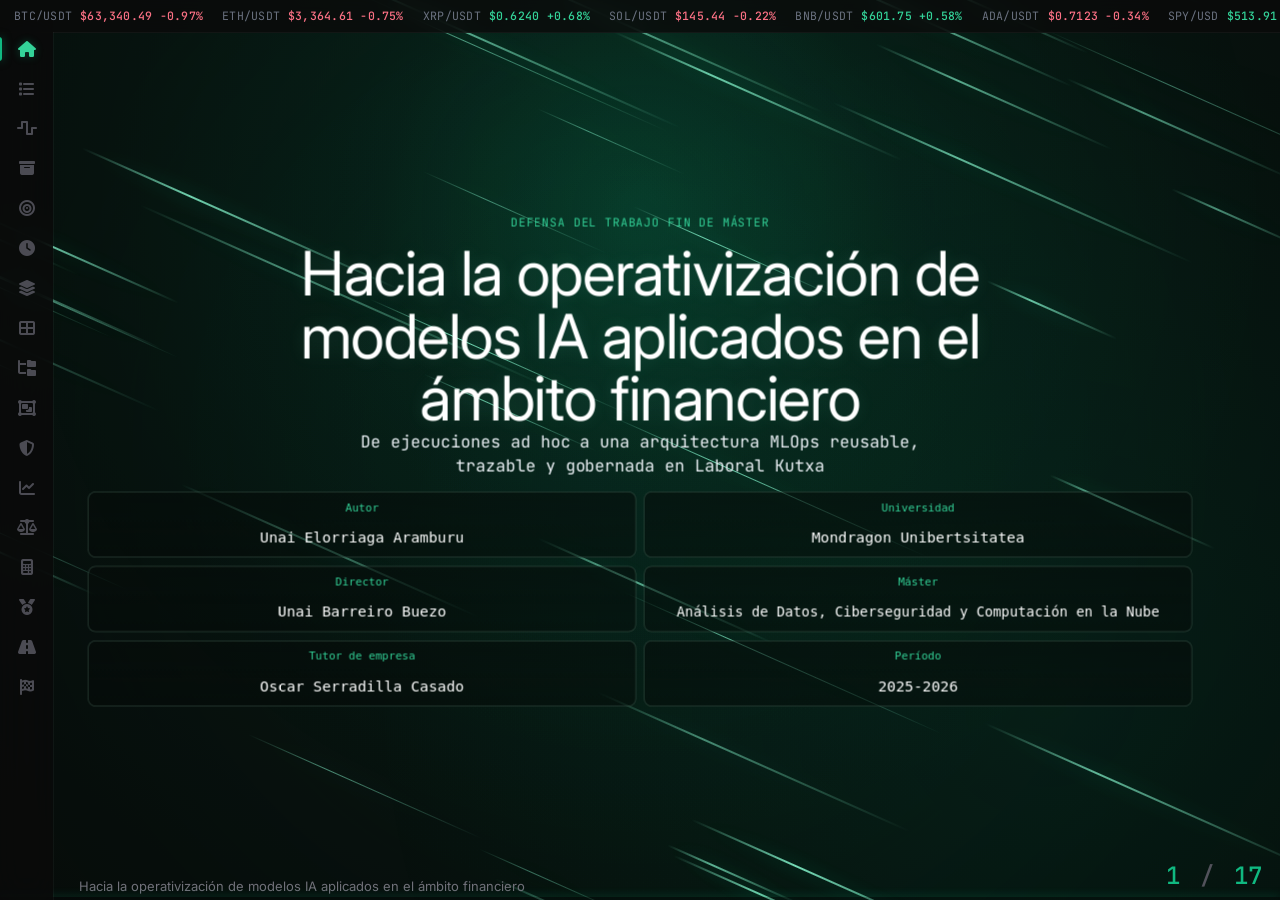
==== commit 7de4048a: "competencias actualizadas" ====
--- a/presentation/index.html
+++ b/presentation/index.html
@@ -323,27 +323,27 @@
                   <tbody>
                     <tr class="focus-target" data-competency-focus="0">
                       <th scope="row">M2N104</th>
-                      <td>Diseño de flujos de datos reproducibles y análisis avanzado adaptado al dominio financiero.</td>
+                      <td>Diseñar, desarrollar e implementar un proceso de análisis de datos avanzado para responder a la naturaleza de los datos y el objetivo de la tarea a ejecutar.</td>
                     </tr>
                     <tr class="focus-target" data-competency-focus="1">
                       <th scope="row">M2N110</th>
-                      <td>Arquitectura escalable, flexible y resistente para productivización en entornos regulados.</td>
+                      <td>Definir, diseñar e implementar arquitecturas escalables, flexibles y resistentes que aborden los problemas existentes y aceleren el despliegue de las diferentes aplicaciones.</td>
                     </tr>
                     <tr class="focus-target" data-competency-focus="2">
                       <th scope="row">M2N111</th>
-                      <td>Automatización de pruebas, cambios y despliegues mediante CI/CD y pipelines AML.</td>
+                      <td>Diseñar y automatizar los procesos de gestión de pruebas, cambios, despliegue y actualizaciones de las soluciones empresariales optimizando el ciclo de vida del software.</td>
                     </tr>
                     <tr class="focus-target" data-competency-focus="3">
                       <th scope="row">CTFM01</th>
-                      <td>Documentación, redacción técnica y defensa clara del trabajo ante tribunal.</td>
+                      <td>Redacta correctamente el informe del trabajo final de máster y presenta y defiende con claridad el resultado de dicho trabajo.</td>
                     </tr>
                     <tr class="focus-target" data-competency-focus="4">
                       <th scope="row">CTFM02</th>
-                      <td>Integración en entorno profesional, autonomía y coordinación con negocio y plataforma.</td>
+                      <td>El alumno/a se ha integrado óptimamente en la empresa, colaborando con el resto de las personas de su entorno, y ha demostrado alto nivel de resolución y autonomía en el desarrollo del Trabajo Fin de Máster.</td>
                     </tr>
                     <tr class="focus-target" data-competency-focus="5">
                       <th scope="row">CTFM03</th>
-                      <td>Reflexión sobre implicaciones sociales, operativas, regulatorias y económicas.</td>
+                      <td>En el proyecto ha comprendido y tomado en cuenta las implicaciones sociales, de salud y seguridad, ambientales, económicas e industriales que conlleva el proyecto.</td>
                     </tr>
                   </tbody>
                 </table>
--- a/presentation/css/overrides.css
+++ b/presentation/css/overrides.css
@@ -301,6 +301,7 @@
 .terminal-chrome {
   left: calc(var(--content-safe-inline-pad) - clamp(0.5rem, 0.35rem + 0.45vw, 0.8rem));
   bottom: clamp(0.35rem, 0.25rem + 0.25vw, 0.6rem);
+  margin-left: 0.8em;
   z-index: 9;
   height: auto;
 }
@@ -708,6 +709,18 @@
   object-fit: contain;
 }
 
+.governance-sequence-slide .govern-detail-stage[data-govern-panel="4"] .image-box {
+  width: min(100%, 40rem);
+  max-width: 100%;
+  aspect-ratio: 301 / 117;
+  min-height: clamp(10rem, 24vh, 13rem);
+  margin-inline: auto;
+}
+
+.governance-sequence-slide .govern-detail-stage[data-govern-panel="4"] .image-box img {
+  object-position: center;
+}
+
 .context-ods-wrap {
   margin-top: 16px;
   padding: 0;
@@ -1065,6 +1078,27 @@
   width: 100%;
   height: 100%;
   object-fit: contain;
+}
+
+@media (min-width: 1121px) {
+  .chronos-stage[data-story-focus="2"] .chronos-stage-layout {
+    grid-template-columns: minmax(0, 0.3fr) minmax(0, 0.7fr);
+    align-items: center;
+  }
+
+  .chronos-stage[data-story-focus="2"] .chronos-stage-visual {
+    width: 100%;
+    max-width: 100%;
+    aspect-ratio: 4137 / 918;
+    min-height: clamp(14rem, 30vh, 18rem);
+    max-block-size: none;
+    margin-inline: auto;
+  }
+
+  .chronos-stage[data-story-focus="2"] .chronos-stage-visual img {
+    transform: scale(1.08);
+    transform-origin: center;
+  }
 }
 
 .template-sequence-slide .template-scope-stage {
@@ -1173,35 +1207,78 @@
 }
 
 .asset-sequence-slide .image-wide {
-  block-size: auto;
-  aspect-ratio: 16 / 9;
-  min-block-size: clamp(12rem, 28vh, 16rem);
-  max-block-size: clamp(15rem, 36vh, 21rem);
+  width: 100%;
+  max-width: 100%;
   display: flex;
   align-items: center;
   justify-content: center;
+  margin-inline: auto;
 }
 
 .asset-sequence-slide .image-wide img {
   width: 100%;
   height: 100%;
   object-fit: contain;
+  object-position: center;
 }
 
 .template-sequence-slide .template-structure-image {
-  block-size: auto;
-  aspect-ratio: 16 / 9;
-  min-block-size: clamp(13.5rem, 30vh, 20rem);
-  max-block-size: clamp(18rem, 44vh, 27rem);
+  width: min(100%, 64rem);
+  max-width: 100%;
+  aspect-ratio: 1084 / 585;
   display: flex;
   align-items: center;
   justify-content: center;
+  margin-inline: auto;
 }
 
 .template-sequence-slide .template-structure-image img {
   width: 100%;
   height: 100%;
   object-fit: contain;
+  object-position: center;
+}
+
+@media (min-width: 1121px) {
+  .asset-sequence-slide .story-stage[data-story-focus="1"] .image-wide {
+    aspect-ratio: 4142 / 798;
+    min-height: clamp(15rem, 34vh, 20rem);
+  }
+
+  .asset-sequence-slide .story-stage[data-story-focus="2"] .image-wide {
+    aspect-ratio: 3808 / 650;
+    min-height: clamp(14.5rem, 32vh, 19rem);
+  }
+
+  .asset-sequence-slide .story-stage[data-story-focus="3"] .image-wide {
+    width: min(100%, 64rem);
+    aspect-ratio: 1884 / 893;
+    min-height: clamp(18rem, 42vh, 25rem);
+  }
+
+  .asset-sequence-slide .story-stage[data-story-focus="1"] .image-wide img {
+    transform: scale(1.14);
+    transform-origin: center;
+  }
+
+  .asset-sequence-slide .story-stage[data-story-focus="2"] .image-wide img {
+    transform: scale(1.16);
+    transform-origin: center;
+  }
+
+  .asset-sequence-slide .story-stage[data-story-focus="3"] .image-wide img {
+    transform: scale(1.1);
+    transform-origin: center top;
+  }
+
+  .template-sequence-slide .story-stage[data-story-focus="2"] .template-structure-image {
+    width: min(100%, 66rem);
+  }
+
+  .template-sequence-slide .story-stage[data-story-focus="2"] .template-structure-image img {
+    transform: scale(1.08);
+    transform-origin: center;
+  }
 }
 
 .results-sequence-slide .results-stage {
@@ -1306,13 +1383,27 @@
 .memoria-slide .memoria-images-grid {
   margin-top: 6px;
   gap: 14px;
+  align-items: start;
 }
 
 .memoria-slide .memoria-images-grid .image-box {
+  width: 100%;
+  max-width: 100%;
   block-size: auto;
-  aspect-ratio: 16 / 10;
-  min-block-size: clamp(10rem, 22vh, 13rem);
-  max-block-size: clamp(13rem, 30vh, 18rem);
+  min-block-size: 0;
+  max-block-size: none;
+  max-height: none;
+  display: flex;
+  align-items: center;
+  justify-content: center;
+}
+
+.memoria-slide .memoria-images-grid .image-box:first-child {
+  aspect-ratio: 5434 / 1858;
+}
+
+.memoria-slide .memoria-images-grid .image-box:last-child {
+  aspect-ratio: 1538 / 392;
 }
 
 .memoria-slide .memoria-images-grid .image-box img {
